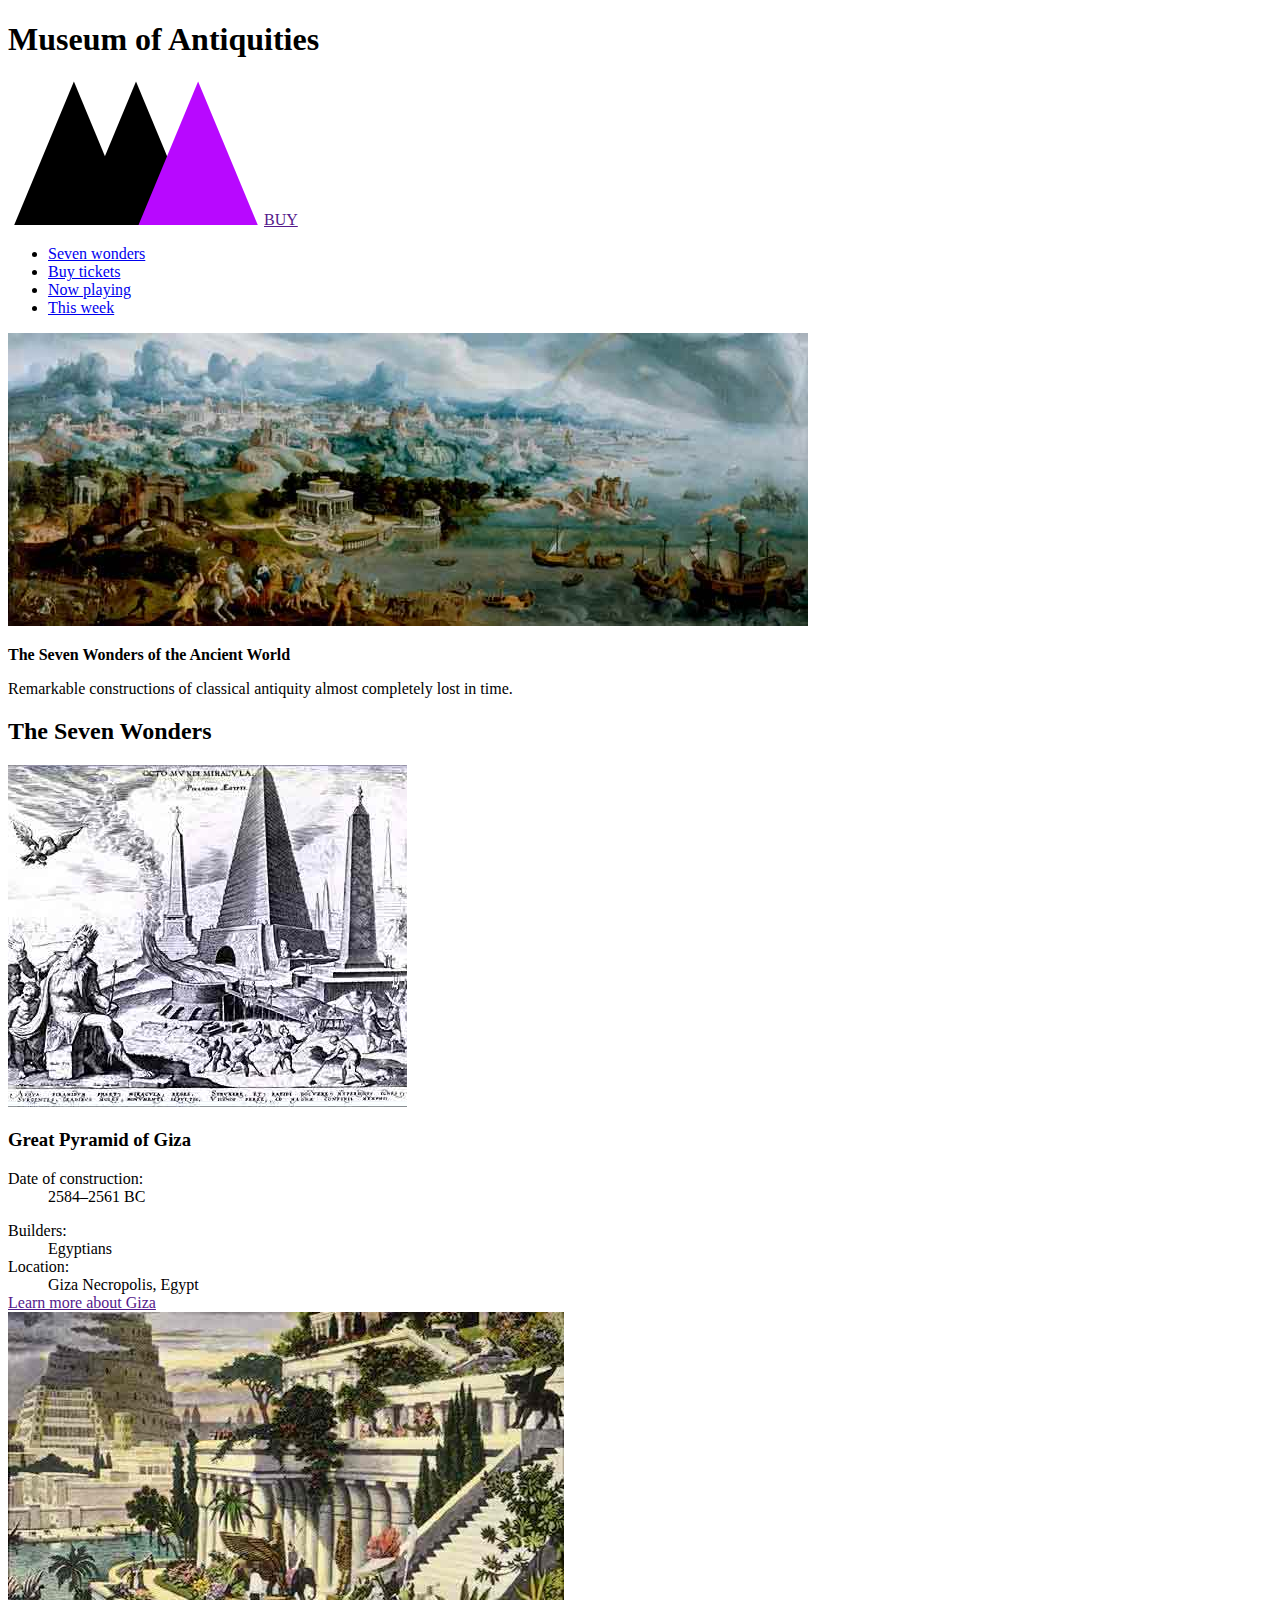
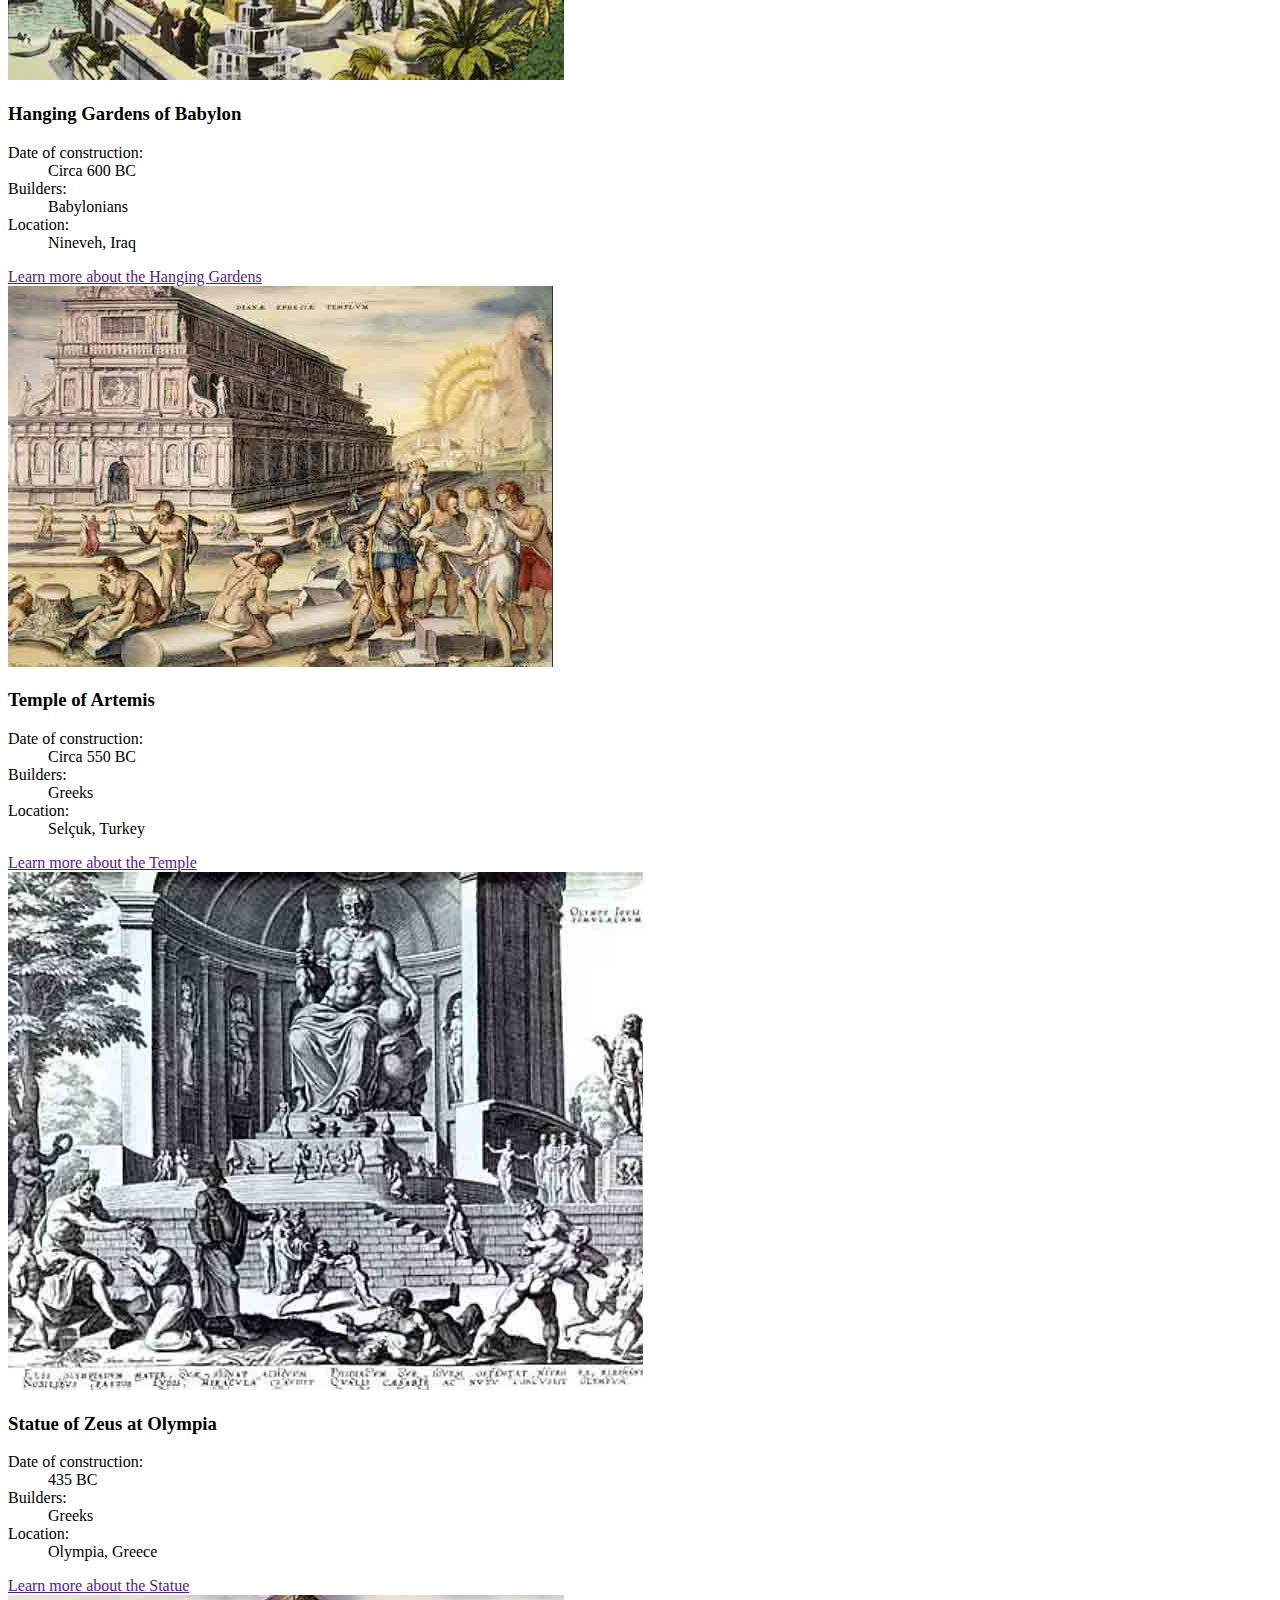
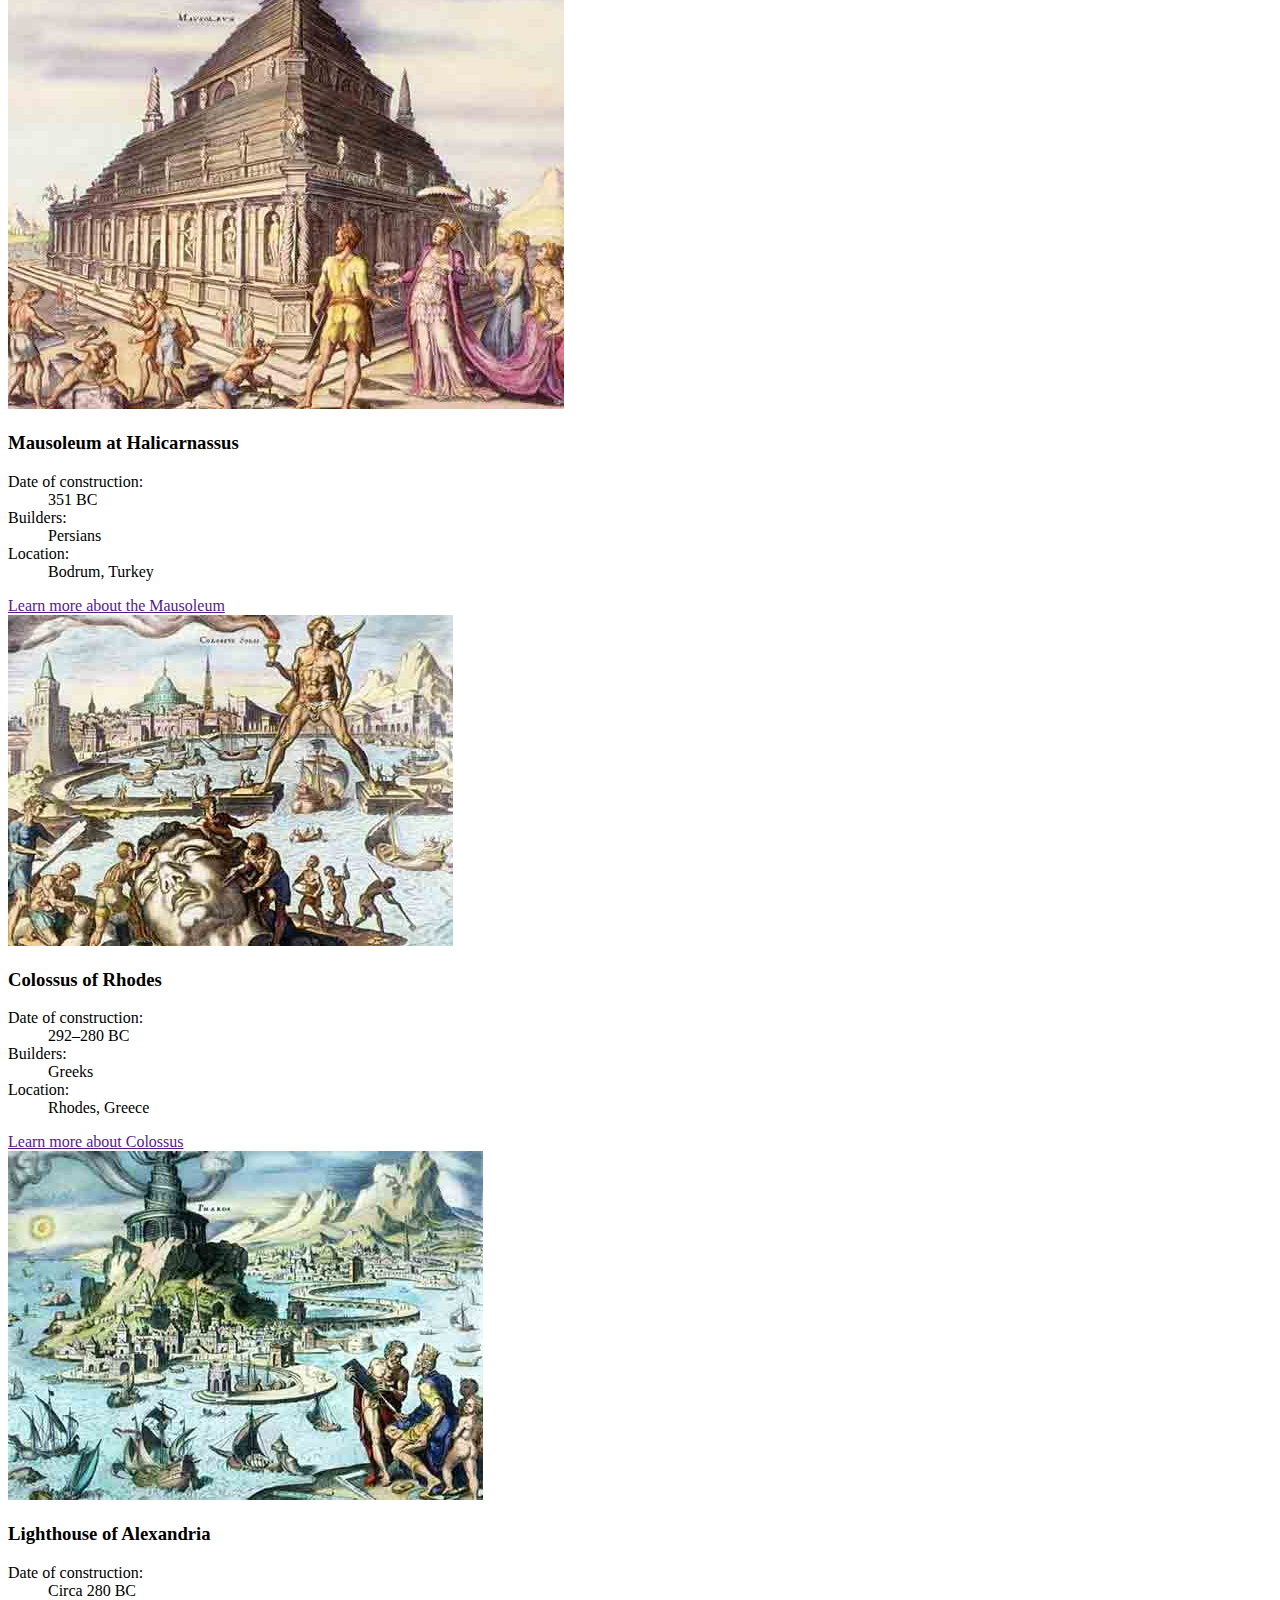
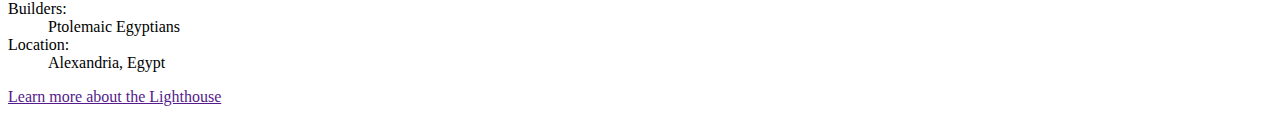
==== index.html @ 272f0c91 "Completed wonders" ====
<!DOCTYPE html>
<html lang="en-ca">
<head>
  <meta charset="utf-8">
  <title>Museum of Antiquitiess</title>
  <meta name="viewport" content="width=device=width,initial-scale=1">
  <link href="css/main.css" rel="stylesheet">
</head>

<header>

<h1>Museum of Antiquities</h1><img class="logo" src="img/logo.svg" alt="Company Logo"><a class="buy" href="">BUY</a>

	<nav class="menu">
		<ul>
			<li><a href="#sevenwonders">Seven wonders</a></li>
			<li><a href="#buytickets">Buy tickets</a></li>
			<li><a href="#nowplaying">Now playing</a></li>
			<li><a href="#thisweek">This week</a></li>
		</ul>
	</nav>

</header>

<main>

	<div id="sevenwonders" class="headfloat">
		<div class= "content">
		<img src="img/panorama.jpg" alt="panoramic view ">
			<p class="floatwonder"><strong>The Seven Wonders of the Ancient World</strong></p>
				<p class="float">Remarkable constructions of classical antiquity almost completely lost in time.</p>
		</div>
	</div>

<h2>The Seven Wonders</h2>

<img class= "sevenwonders"src="img/giza.jpg" alt="Image of Giza">

<h3>Great Pyramid of Giza</h3>

	<div class="info-one">
		<dl>
			<dt class= "date">Date of construction:</dt><dd class= "data">2584–2561 BC</dd>
		</div>
		<div class="info-two">
			<div class= "builders"><dt>Builders:</dt></div><div class= "Civ"><dd>Egyptians</dd></div>
		</div>
		<div class="info-three">
			<div class"location"><dt>Location:</dt></div><div class= "place"><dd>Giza Necropolis, Egypt</dd></div>
		</dl>
	</div>
	<div class="button">
		<a class="learnmore" href="">Learn more about Giza</a>
	</div>
<img class= "sevenwonders" src="img/babylon.jpg" alt="Image of Babylon">

<h3>Hanging Gardens of Babylon</h3>

	<dl>
		<div class="info-one">
			<div class= "date"><dt>Date of construction:</dt></div><div class= "data"><dd>Circa 600 BC</dd></div>
		</div>
		<div class="info-two">
			<div class= "builders"><dt>Builders:</dt></div><div class= "Civ"><dd>Babylonians</dd></div>
		</div>
		<div class="info-three">
			<div class"location"><dt>Location:</dt></div><div class= "place"><dd>Nineveh, Iraq</dd></div>
		</div>
	</dl>
<div class="button">
		<a class="learnmore" href="">Learn more about the Hanging Gardens</a>
</div>

<img class= "sevenwonders" src="img/artemis.jpg" alt="Image of Artemis">

<h3>Temple of Artemis</h3>

	<dl>
		<div class="info-one">
			<div class= "date"><dt>Date of construction:</dt></div><div class= "data"><dd>Circa 550 BC</dd></div>
		</div>
		<div class="info-two">
			<div class= "builders"><dt>Builders:</dt></div><div class= "Civ"><dd>Greeks</dt></div>
		</div>
		<div class="info-three">
			<div class"location"><dt>Location:</dt></div><div class= "place"><dd>Selçuk, Turkey</dt></div>
		</div>
	</dl>
	<div class="button">
		<a class="learnmore" href="">Learn more about the Temple</a>
	</div>

<img class= "sevenwonders" src="img/zeus.jpg" alt="Image of Zeus">

<h3>Statue of Zeus at Olympia</h3>

	<dl>
		<div class="info-one">
			<div class= "date"><dt>Date of construction:</dt></div><div class= "data"><dd>435 BC</dd></div>
		</div>
		<div class="info-two">
			<div class= "builders"><dt>Builders:</dd></div><div class= "Civ"><dd>Greeks</dd></div>
		</div>
		<div class="info-three">
			<div class"location"><dt>Location:</dt></div><div class= "place"><dd>Olympia, Greece</dd></div>
	</dl>
<div class="button">
		<a class="learnmore" href="">Learn more about the Statue</a>
</div>

<img class= "sevenwonders" src="img/mausoleum.jpg" alt="Image of Mausoleum">

<h3>Mausoleum at Halicarnassus</h3>

	<dl>
		<div class="info-one">
			<div class= "date"><dt>Date of construction:</dt></div><div class= "data"><dd>351 BC</dd></div>
		</div>
		<div class="info-two">
			<div class= "builders"><dt>Builders:</dt></div><div class= "Civ"><dd>Persians</dd></div>
		</div>
		<div class="info-three">
			<div class"location"><dt>Location:</dt></div><div class= "place"><dd>Bodrum, Turkey</dd></div>
		</div>
	</dl>
<div class="button">
		<a class="learnmore" href="">Learn more about the Mausoleum</a>
</div>

<img class= "sevenwonders" src="img/colossus.jpg" alt="Image of Colossus">

<h3>Colossus of Rhodes</h3>

	<dl>
		<div class="info-one">
			<div class= "date"><dt>Date of construction:</dt></div><div class= "data"><dd>292–280 BC</dd></div>
		</div>
		<div class="info-two">
			<div class= "builders"><dt>Builders:</dt></div><div class= "place"><dd>Greeks</dd></div>
		</div>
		<div class="info-three">
			<div class"location"><dt>Location:</dt></div><div class= "place"><dd>Rhodes, Greece</dd></div>
		</div>
	</dl>
<div class="button">
			<a class="learnmore" href="">Learn more about Colossus</a>
</div>

<img class= "sevenwonders" src="img/pharos.jpg" alt="Image of Pharos">

<h3>Lighthouse of Alexandria</h3>
	<dl>
		<div class="info-one">
			<div class= "date"><dt>Date of construction:</dt></div><div class= "data"><dd>Circa 280 BC</dd></div>
		</div>
		<div class="info-two">
			<div class= "builders"><dt>Builders:</dt></div><div class= "place"><dd>Ptolemaic Egyptians</dd></div>
		</div>
		<div class="info-three">
			<div class"location"><dt>Location:</dt></div><div class= "egypt"><dd>Alexandria, Egypt</dd></div>
		</div>
	</dl>
	<div class="button">
	<a class="learnmore" href="">Learn more about the Lighthouse</a>
</div>
---- css/main.css ----
html {
  box-sizing: border-box;
}

*, *::before, *::after {
  box-sizing: inherit;
}
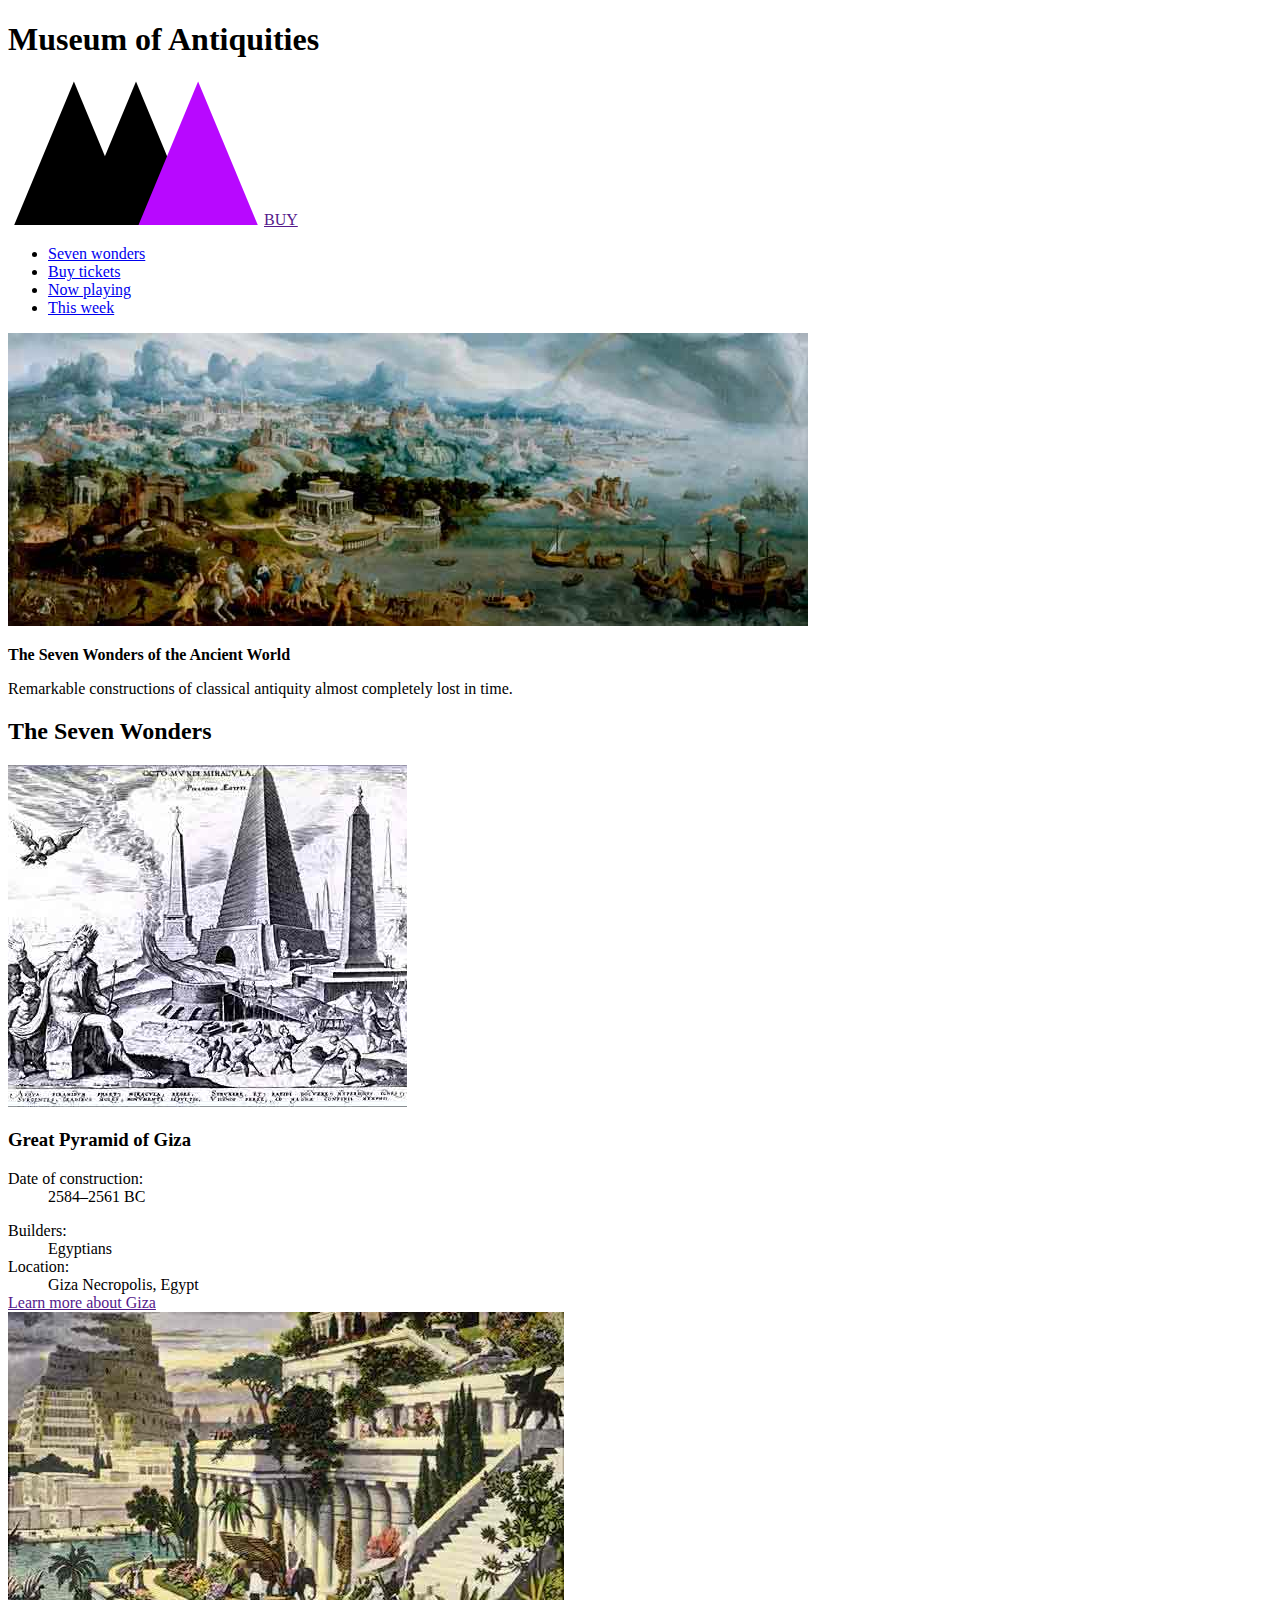
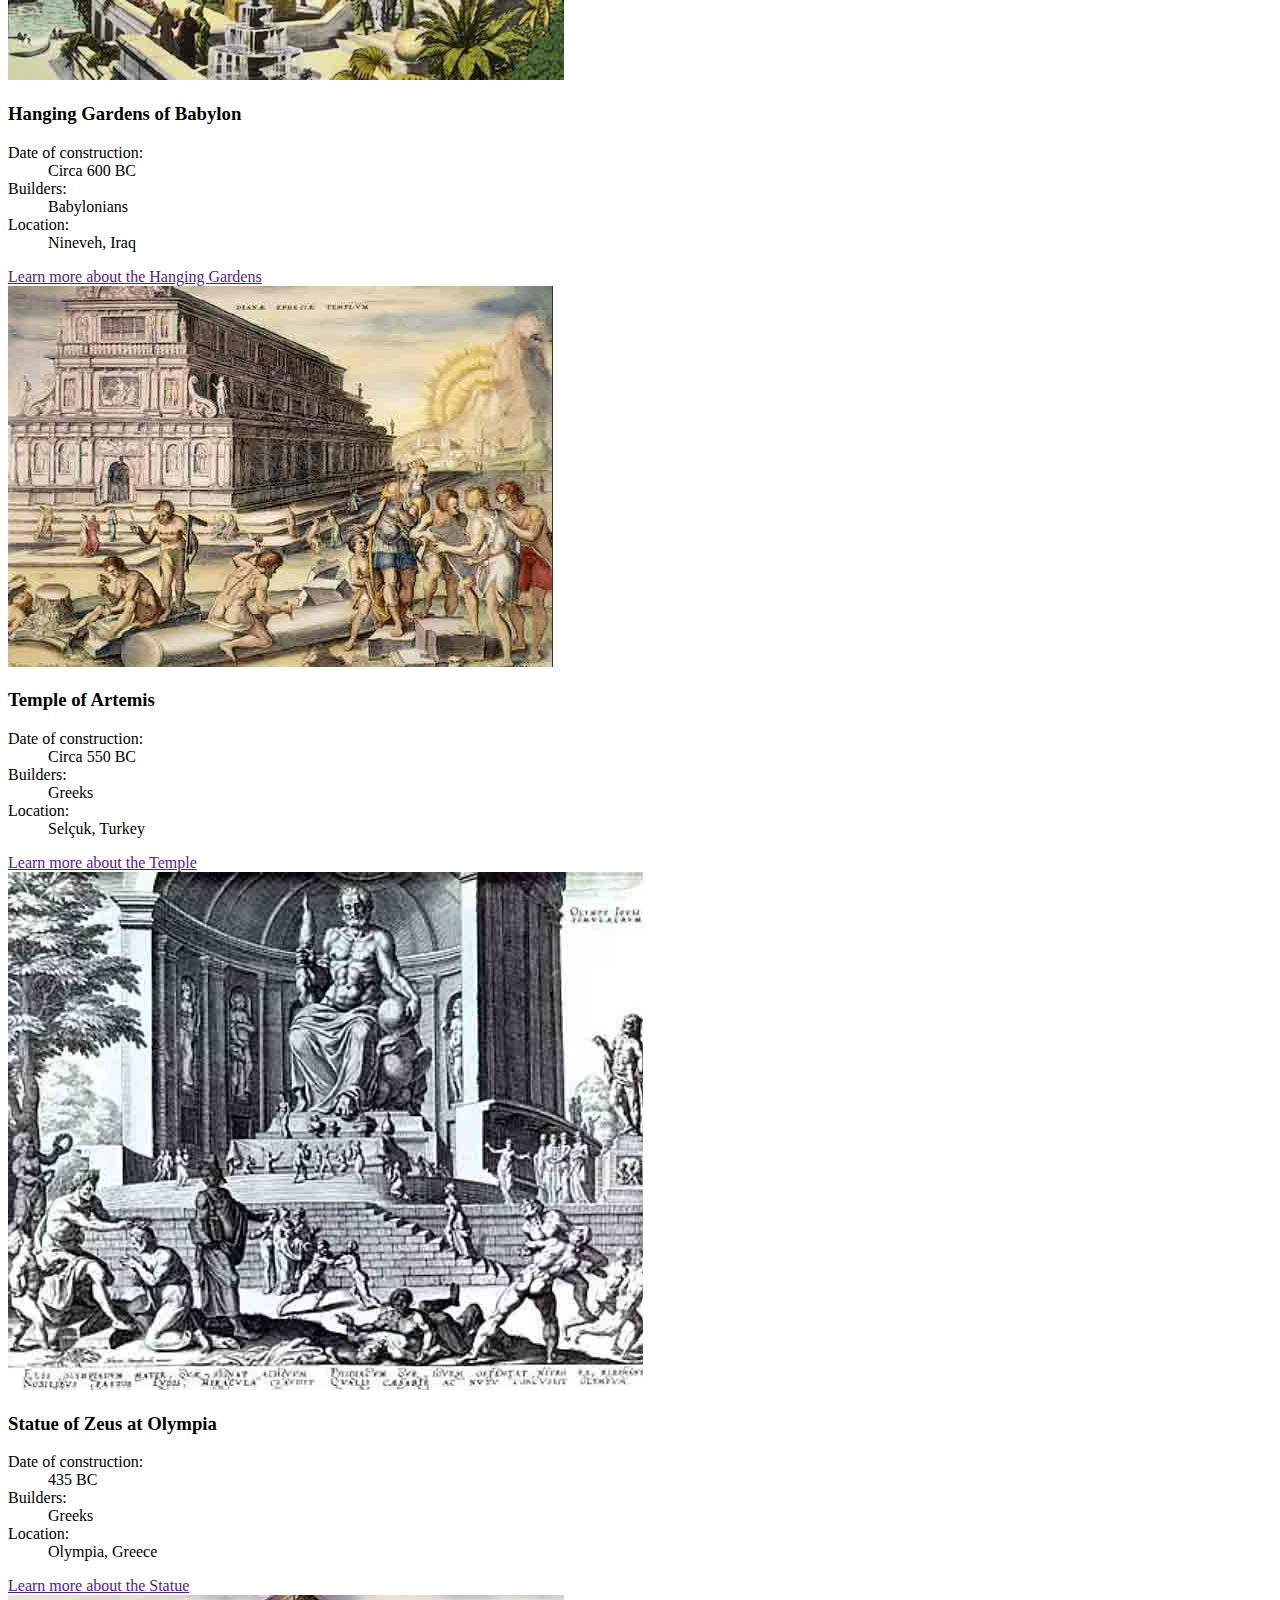
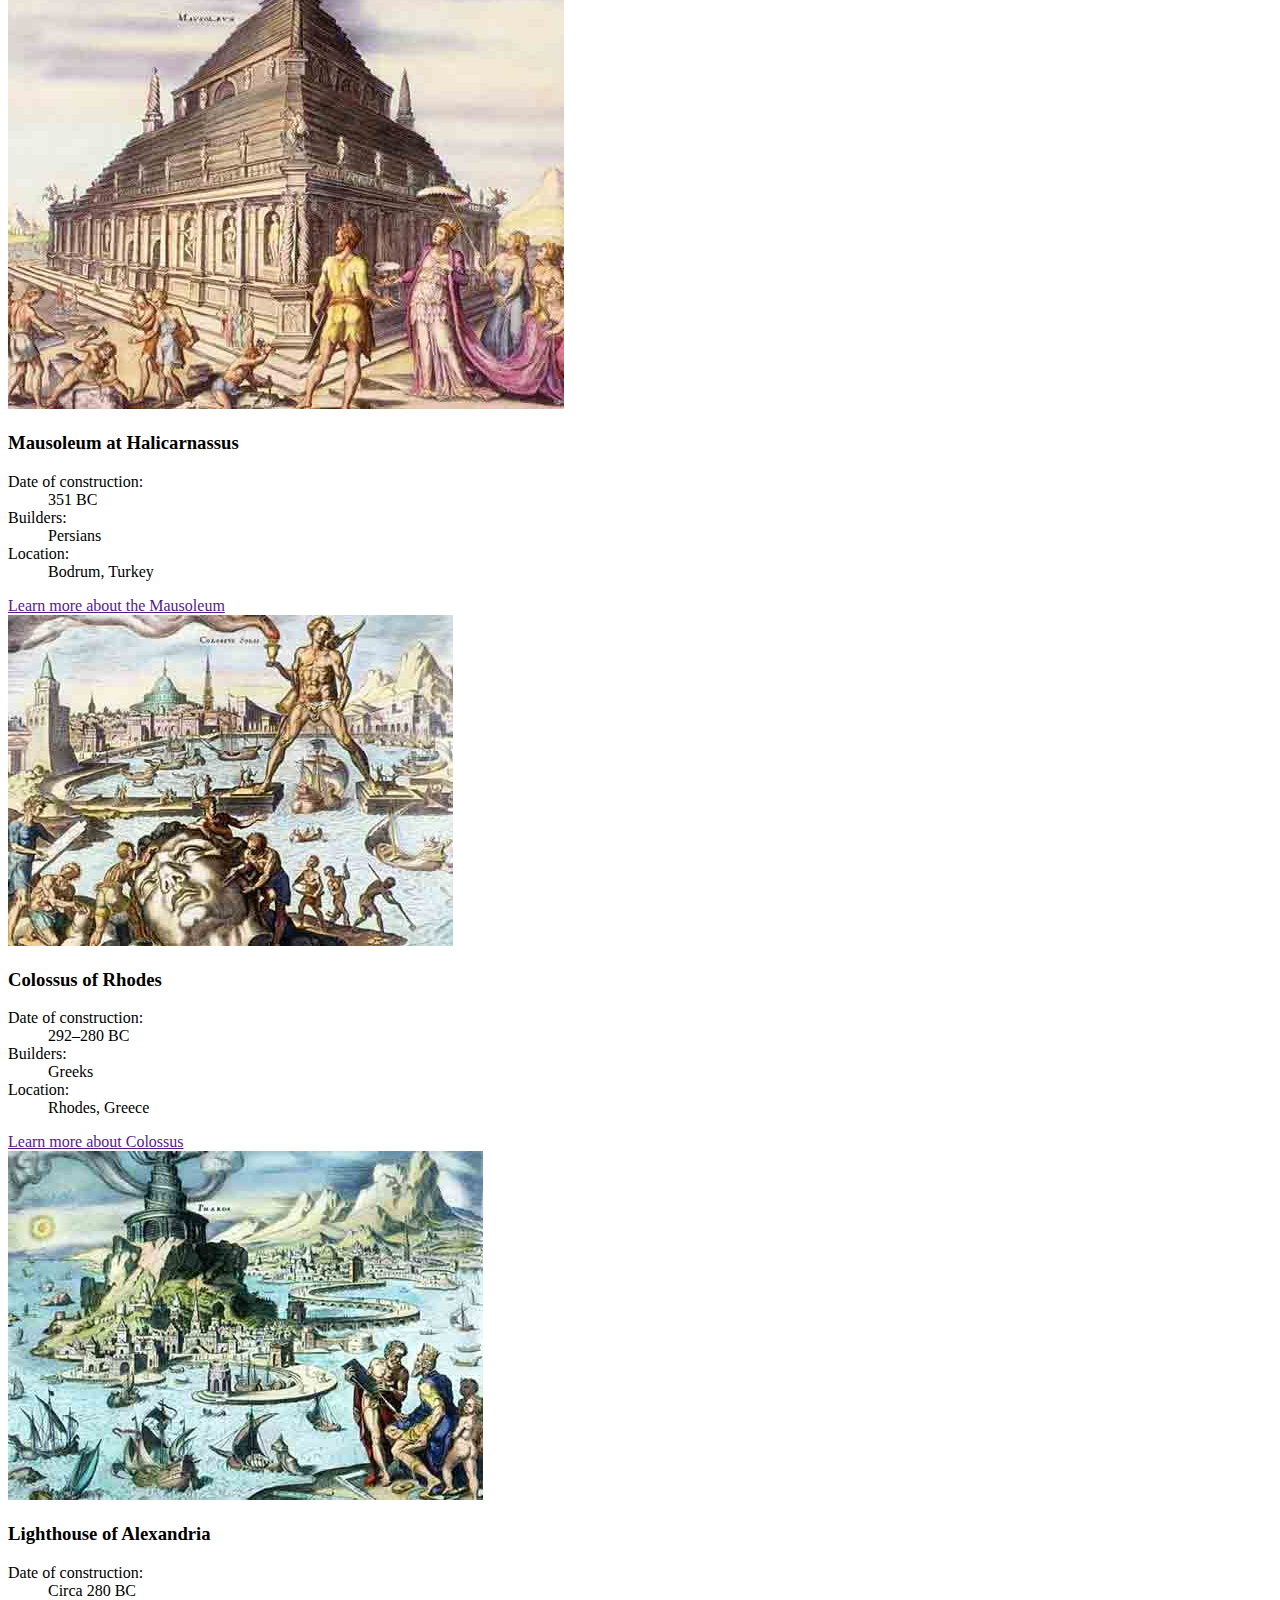
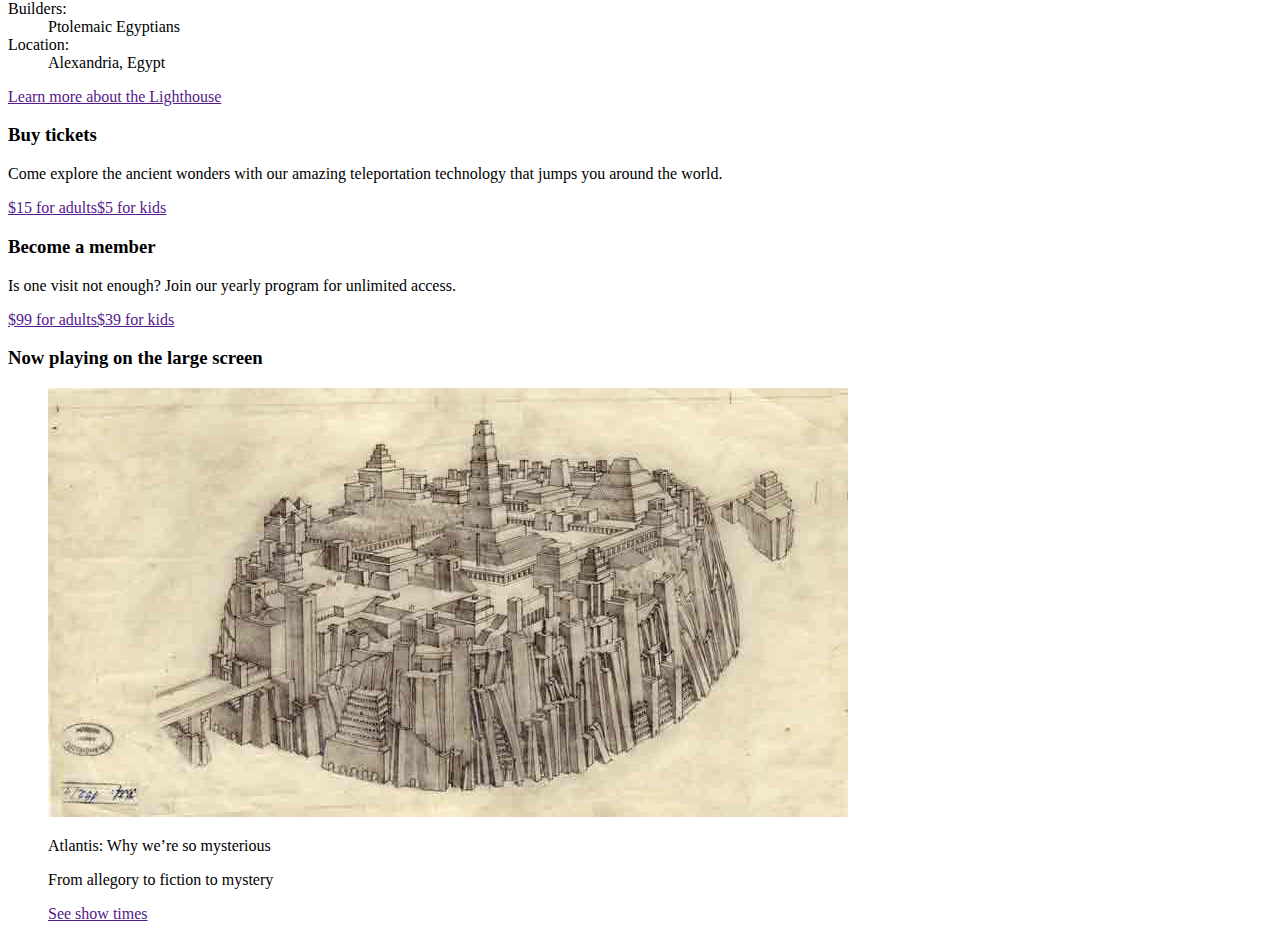
==== commit 14d02c50: "Html for Buy tickets & Now playing" ====
--- a/index.html
+++ b/index.html
@@ -164,3 +164,32 @@
 	<a class="learnmore" href="">Learn more about the Lighthouse</a>
 </div>
 
+<h3 id="#buytickets" class="sales">Buy tickets</h3>
+<p class="centerbody">Come explore the ancient wonders with our amazing teleportation technology that jumps you around the world.</p>
+
+<div>
+	<div>
+		<a class= "adults" href="">$15 for adults</a><a class= "kids" href="">$5 for kids</a>
+	</div>
+</div>
+
+<h3 class="sales">Become a member</h3>
+
+<p class="centerbody">Is one visit not enough?
+	Join our yearly program for unlimited access.</p>
+	<div>
+		<a class= "adults" href="">$99 for adults</a><a class= "kids" href="">$39 for kids</a>
+	</div>
+
+<h3 id="#nowplaying" class="sales">Now playing on the large screen</h3>
+
+<figure class='atlfig'>
+	<div class="atldiv">
+		<img class= "drawing" src="img/maroti.jpg" alt="Illustration of the City of Atlantis">
+			<p class= "atitle">Atlantis: Why we’re so mysterious</p>
+			<p class="atlfloat">From allegory to fiction to mystery</p>
+	</div>
+	<div class="showdiv">
+		<a class="showtimes" href="">See show times</a>
+	</div>
+</figure>
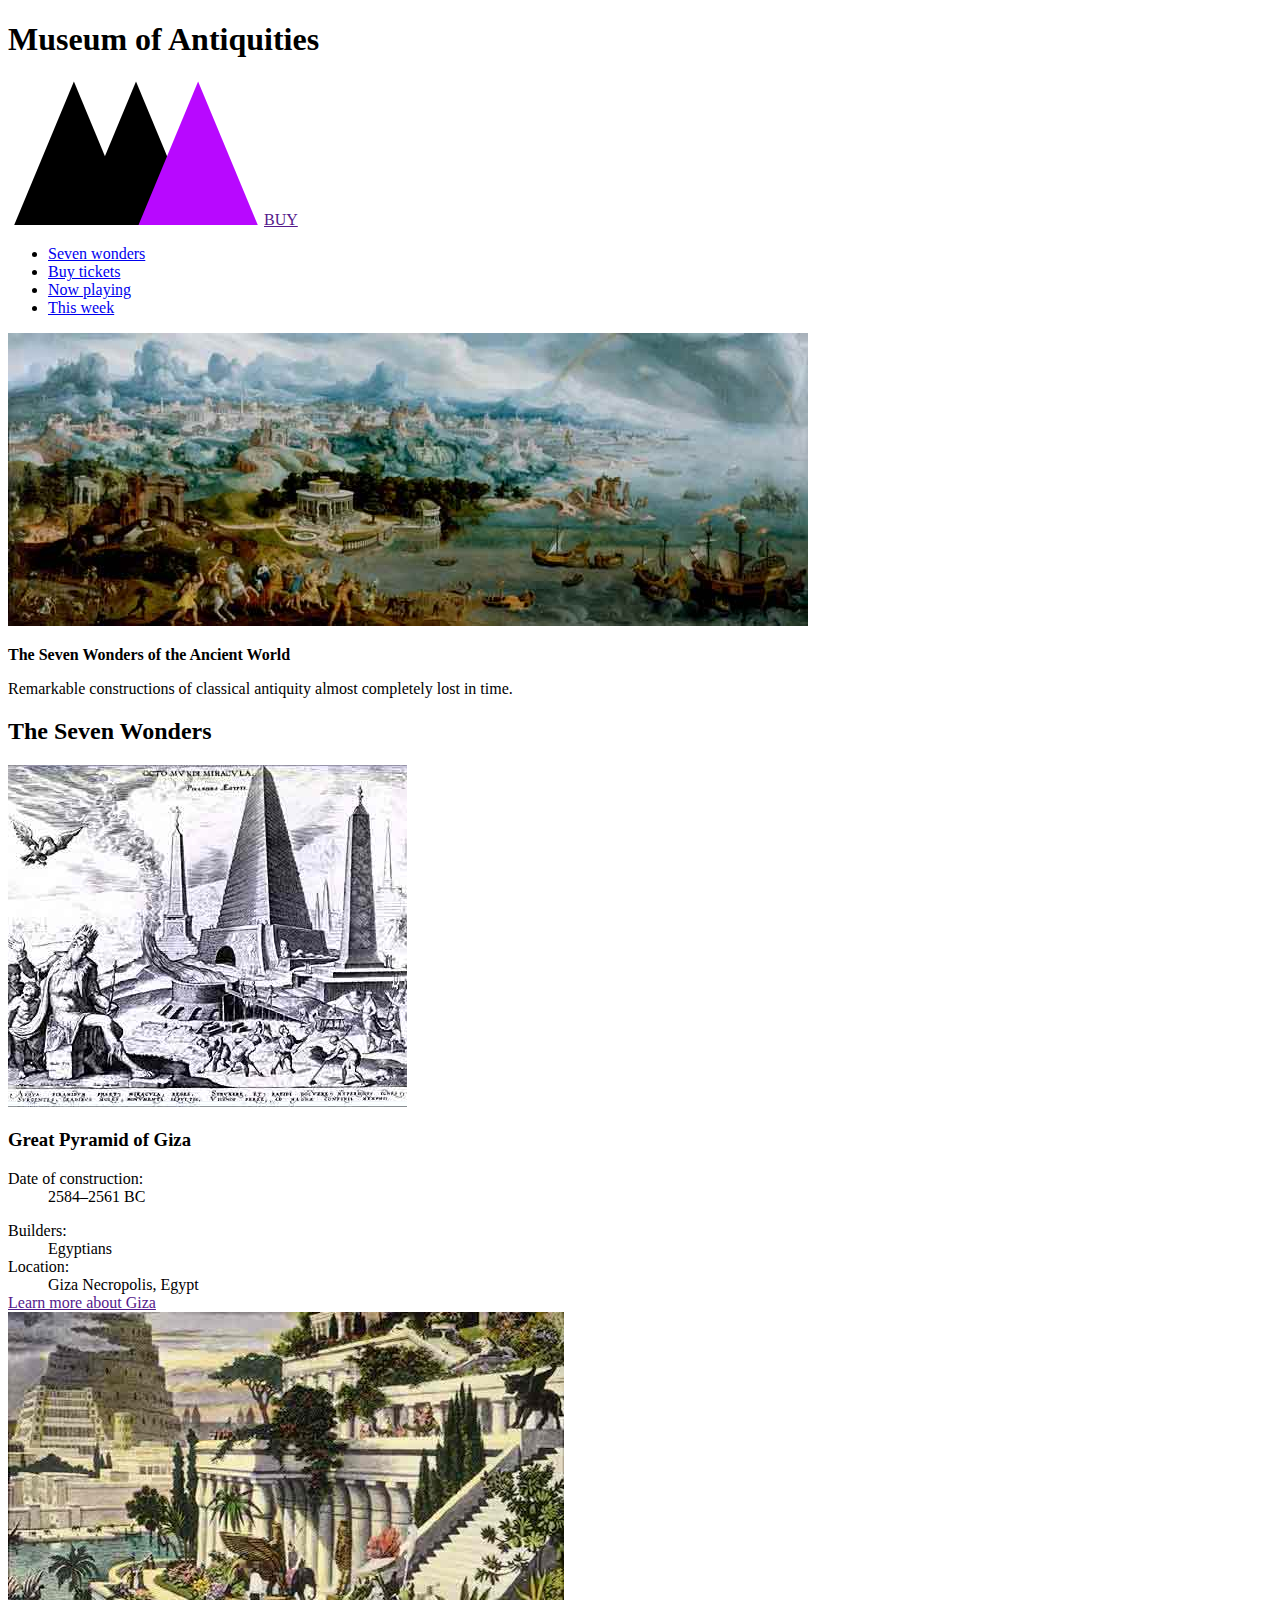
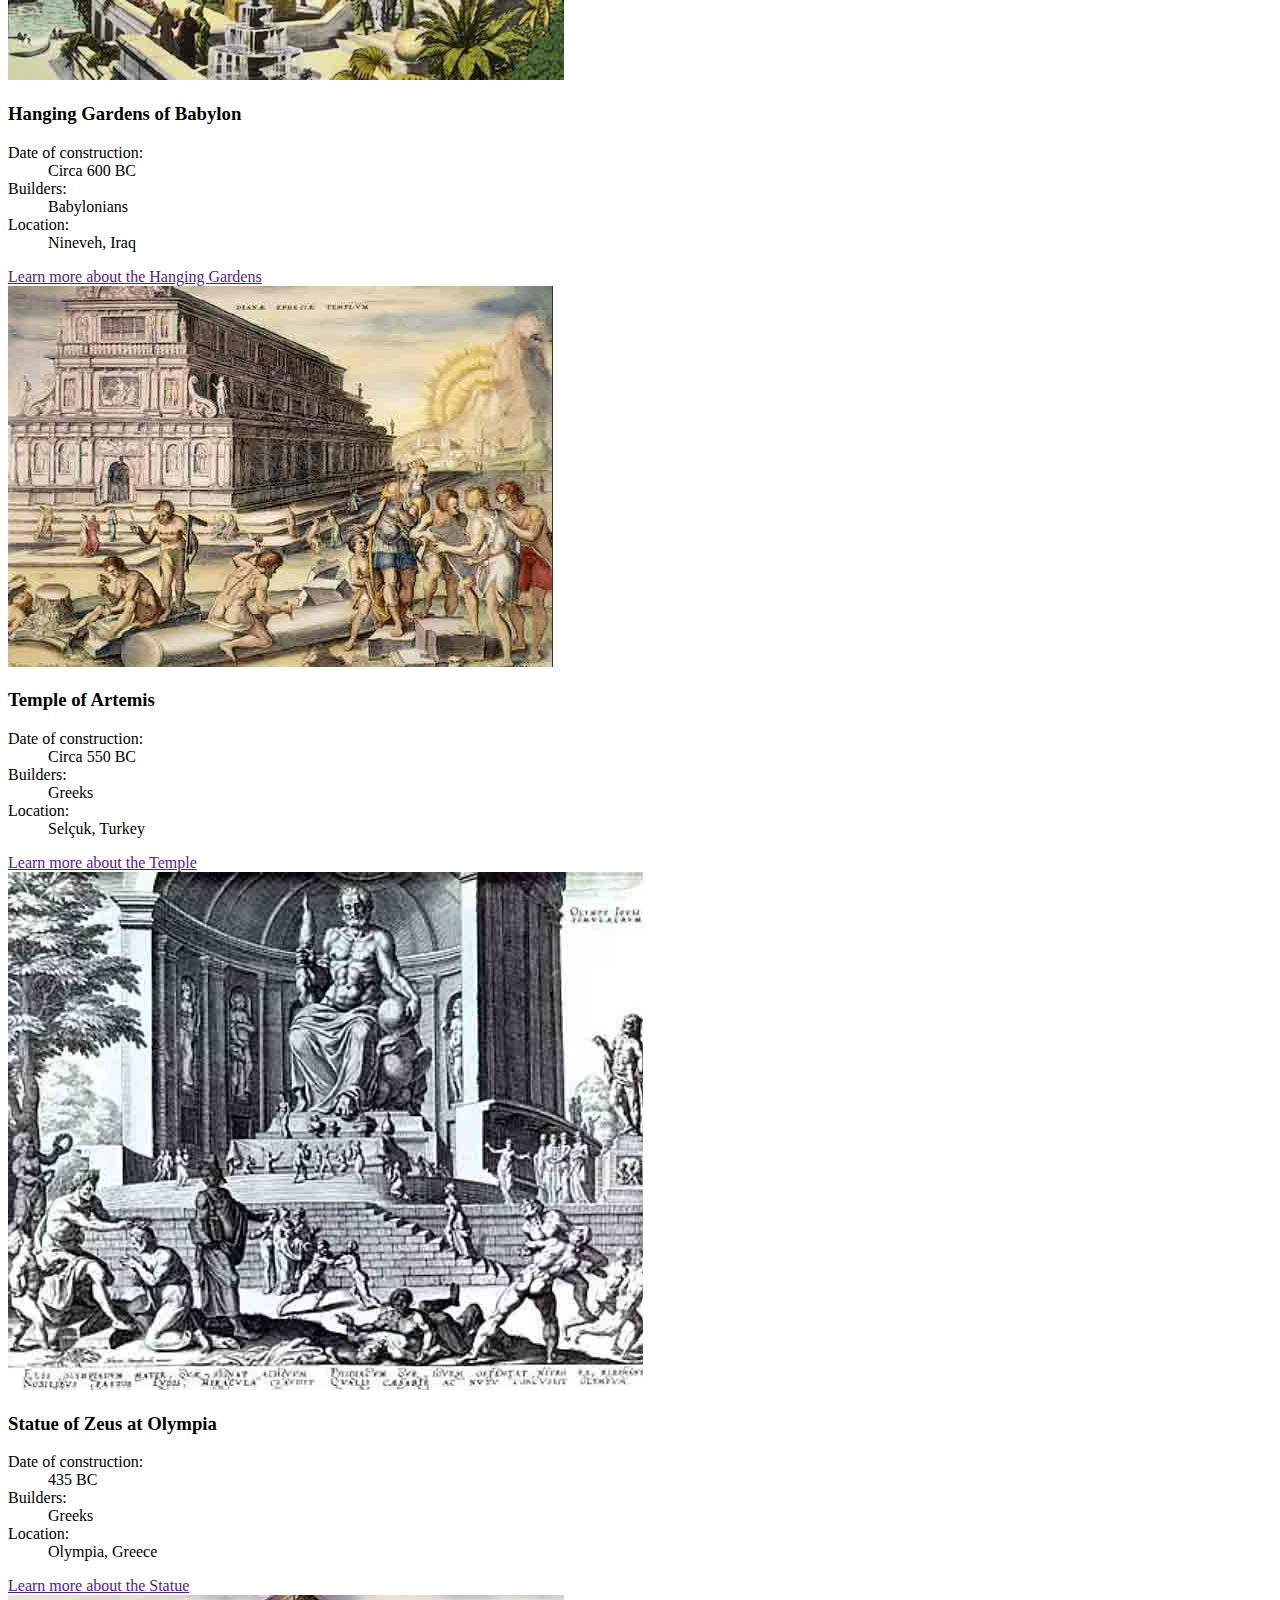
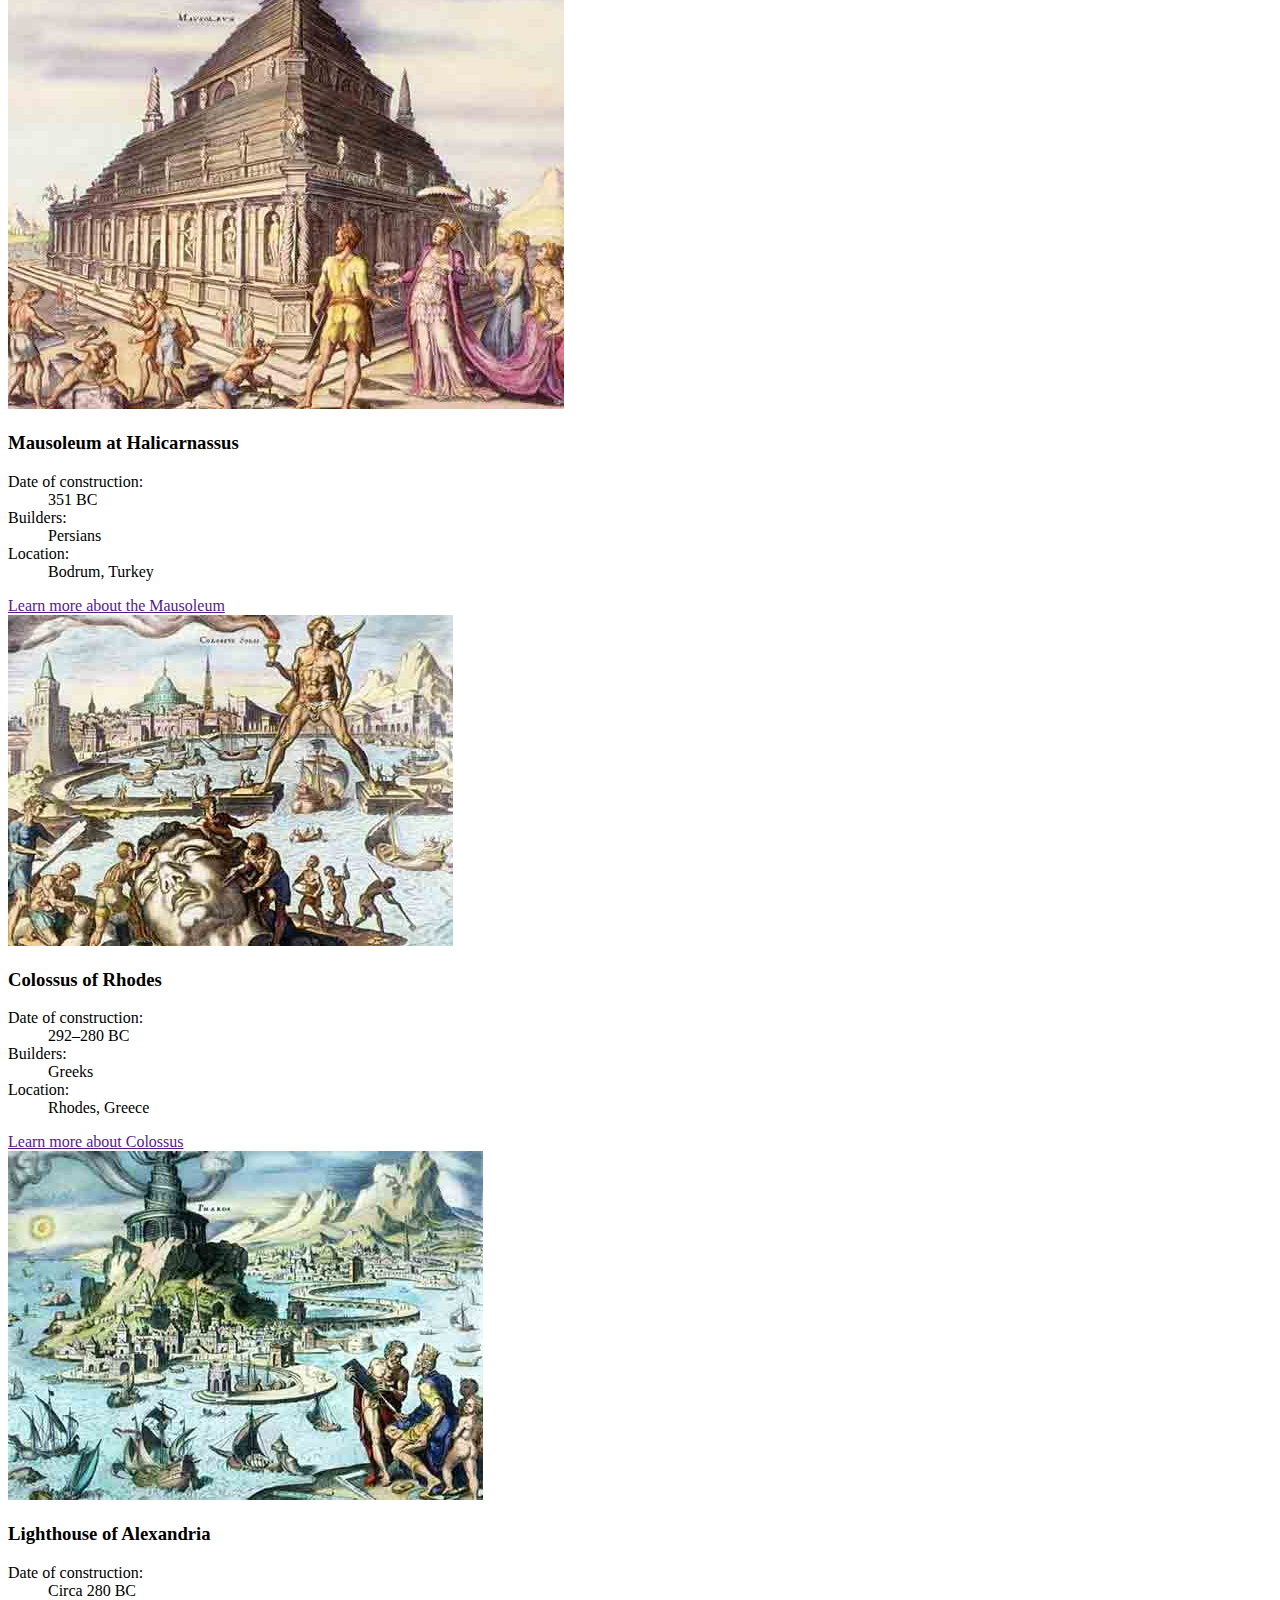
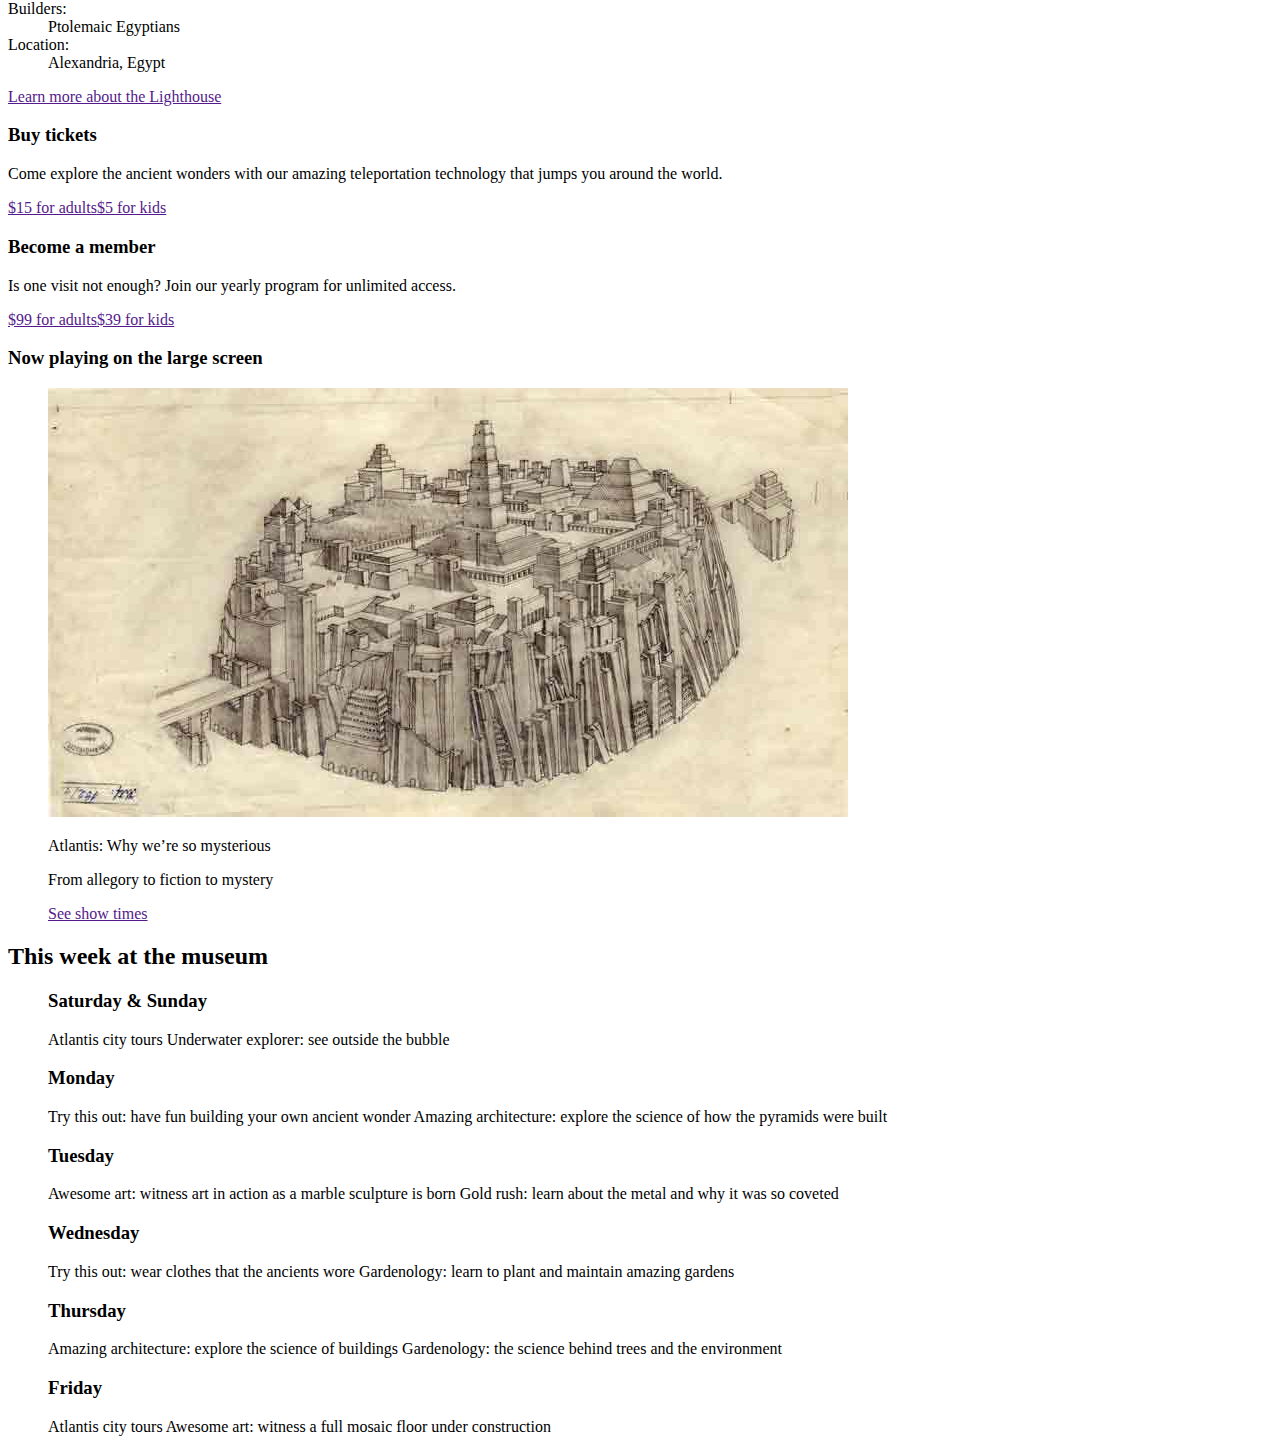
==== commit 5dd0c38d: "Added this week" ====
--- a/index.html
+++ b/index.html
@@ -193,3 +193,32 @@
 		<a class="showtimes" href="">See show times</a>
 	</div>
 </figure>
+
+<h2 id="#thisweek">This week at the museum</h2>
+
+<ol>
+<h3>Saturday & Sunday</h3>
+Atlantis city tours
+Underwater explorer: see outside the bubble
+
+<h3>Monday</h3>
+<p>Try this out: have fun building your own ancient wonder
+Amazing architecture: explore the science of how the pyramids were built</p>
+
+<h3>Tuesday</h3>
+<p>Awesome art: witness art in action as a marble sculpture is born
+Gold rush: learn about the metal and why it was so coveted</p>
+
+<h3>Wednesday</h3>
+<p>Try this out: wear clothes that the ancients wore
+Gardenology: learn to plant and maintain amazing gardens</p>
+
+<h3>Thursday</h3>
+<p>Amazing architecture: explore the science of buildings
+Gardenology: the science behind trees and the environment</p>
+
+<h3>Friday</h3>
+<p>Atlantis city tours
+Awesome art: witness a full mosaic floor under construction</p>
+
+</main>
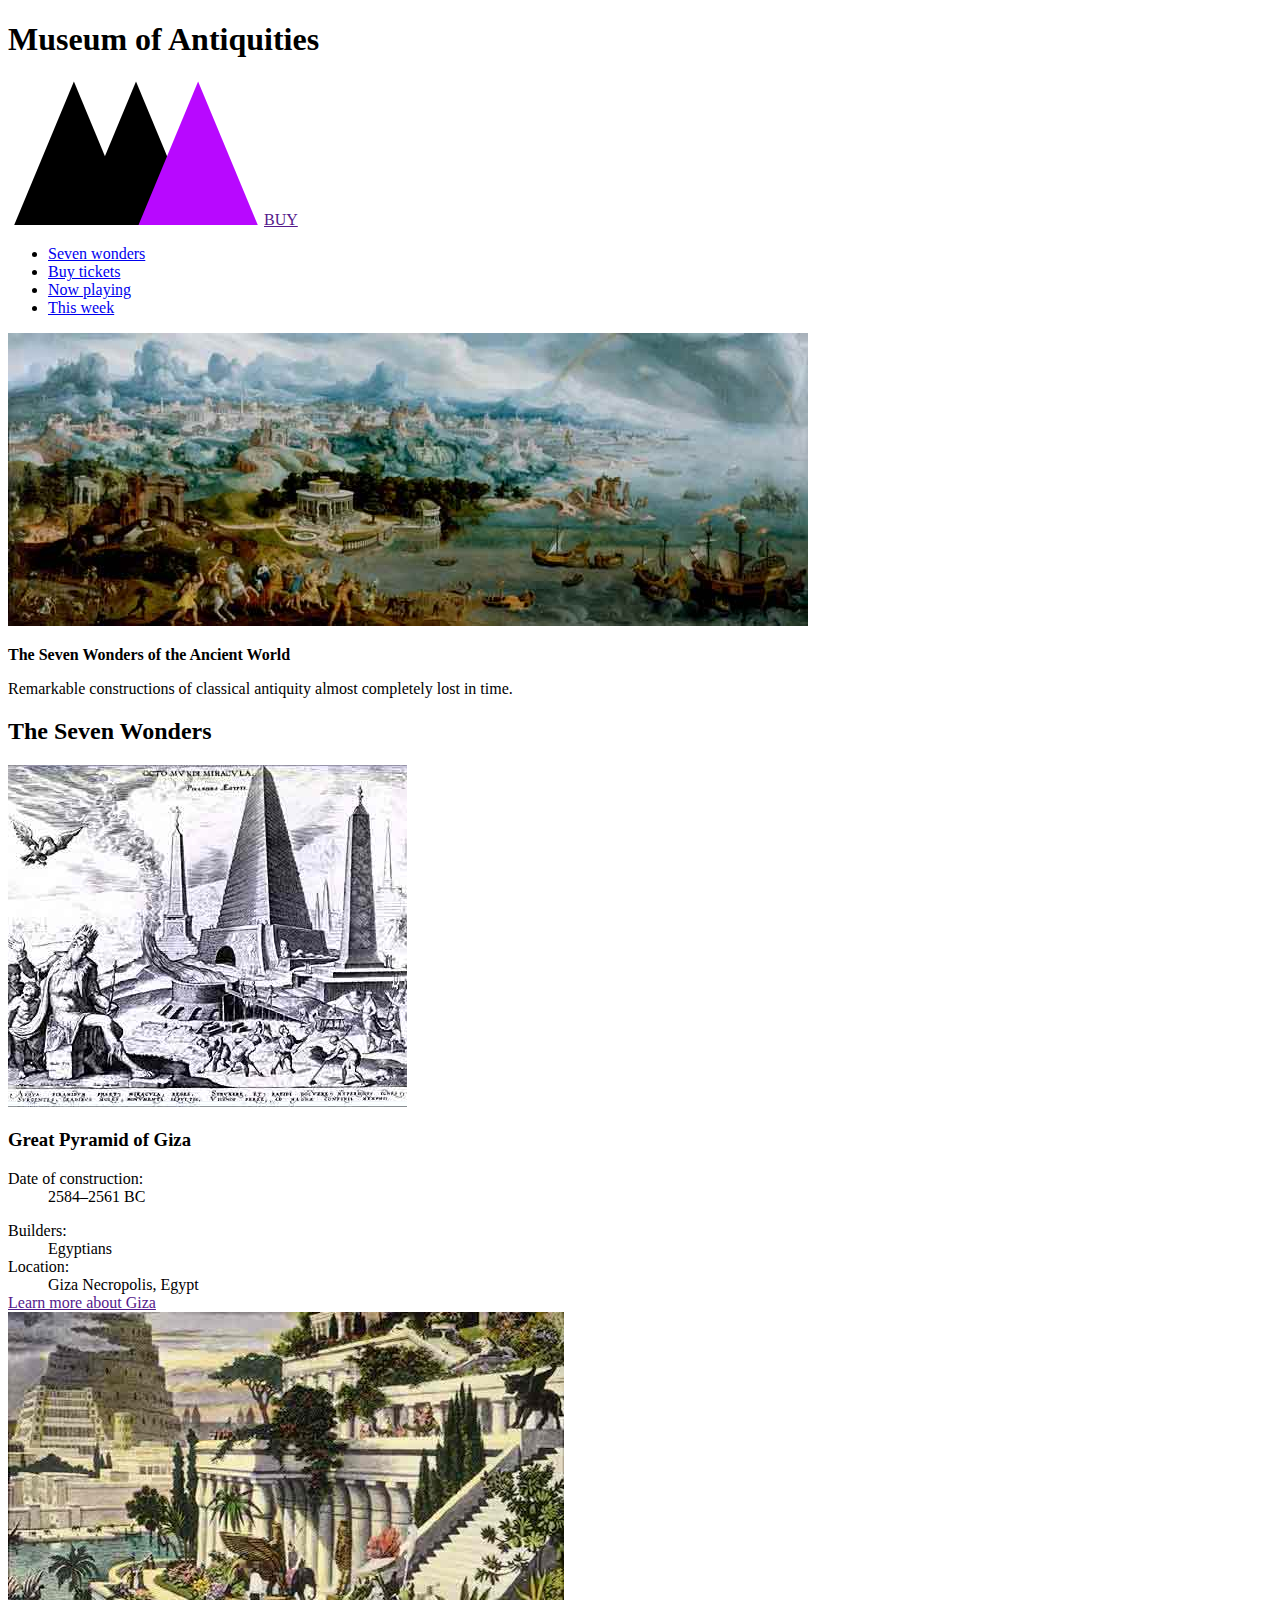
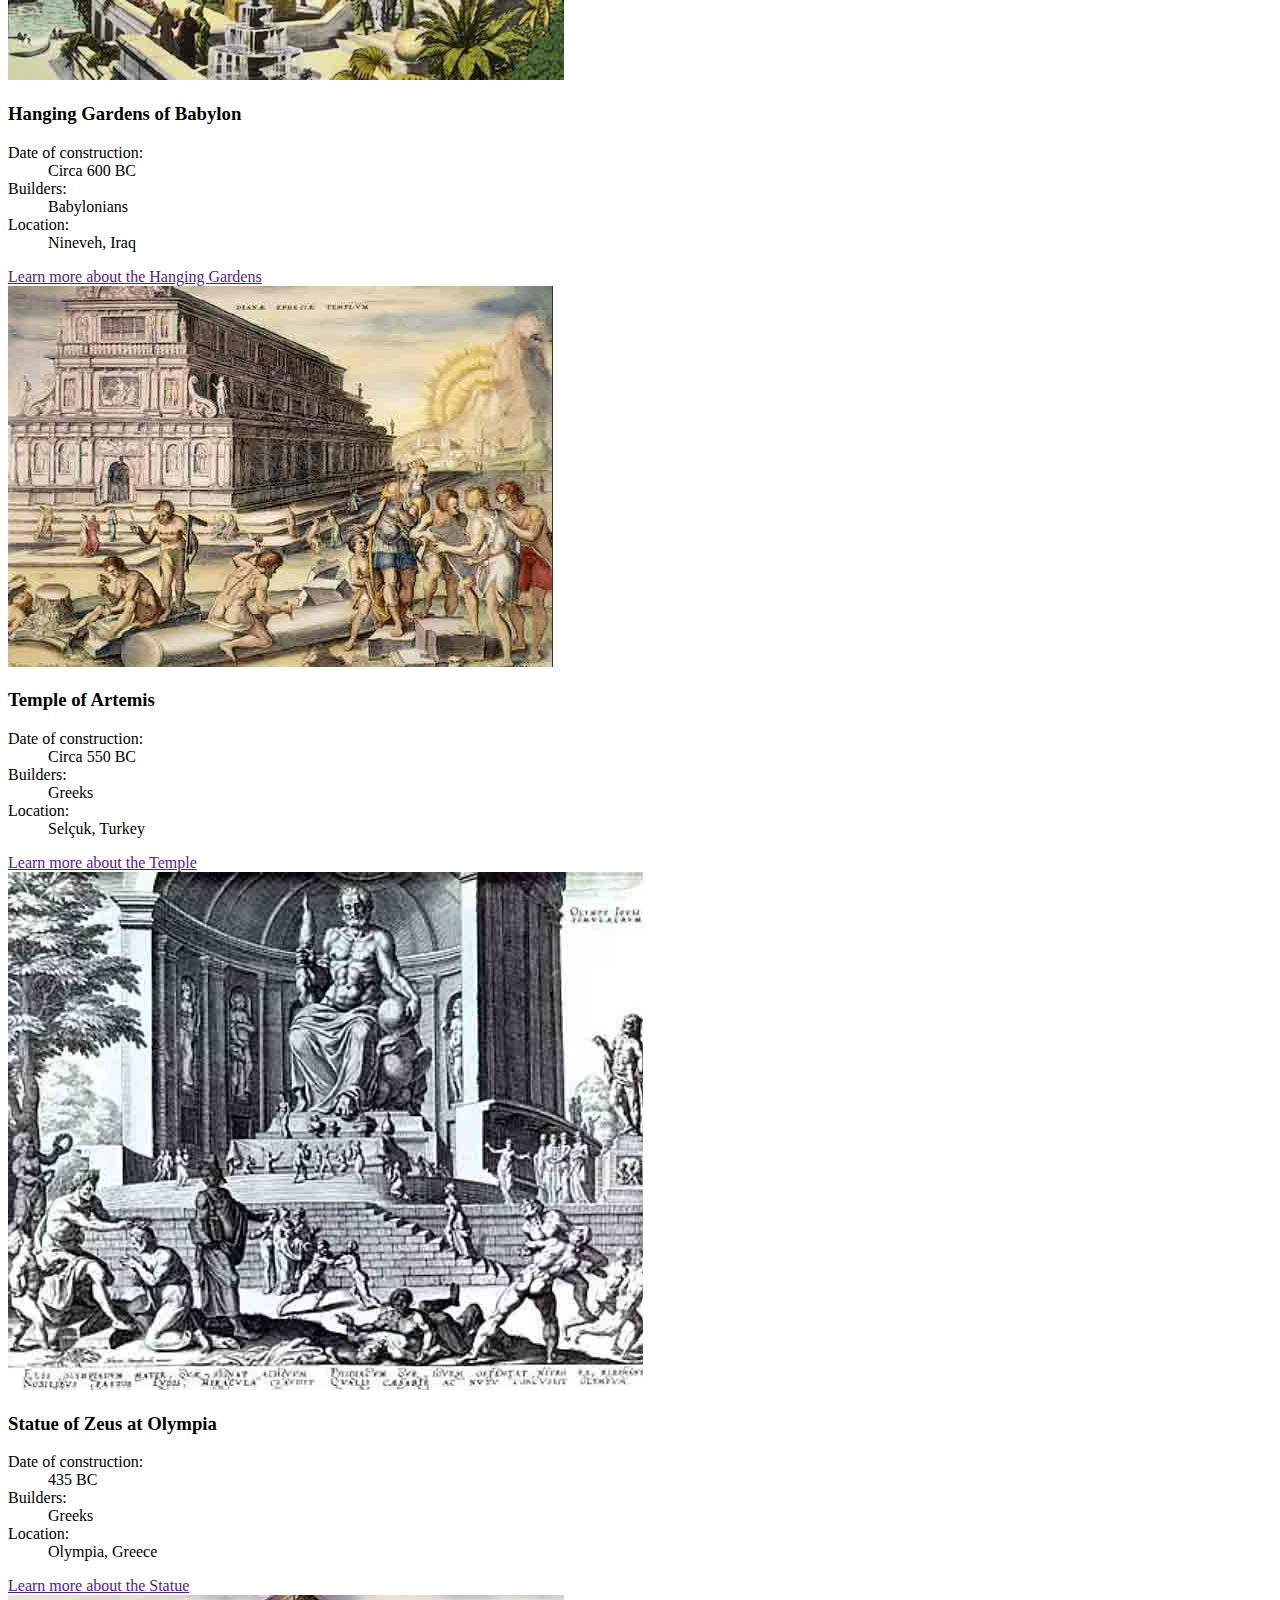
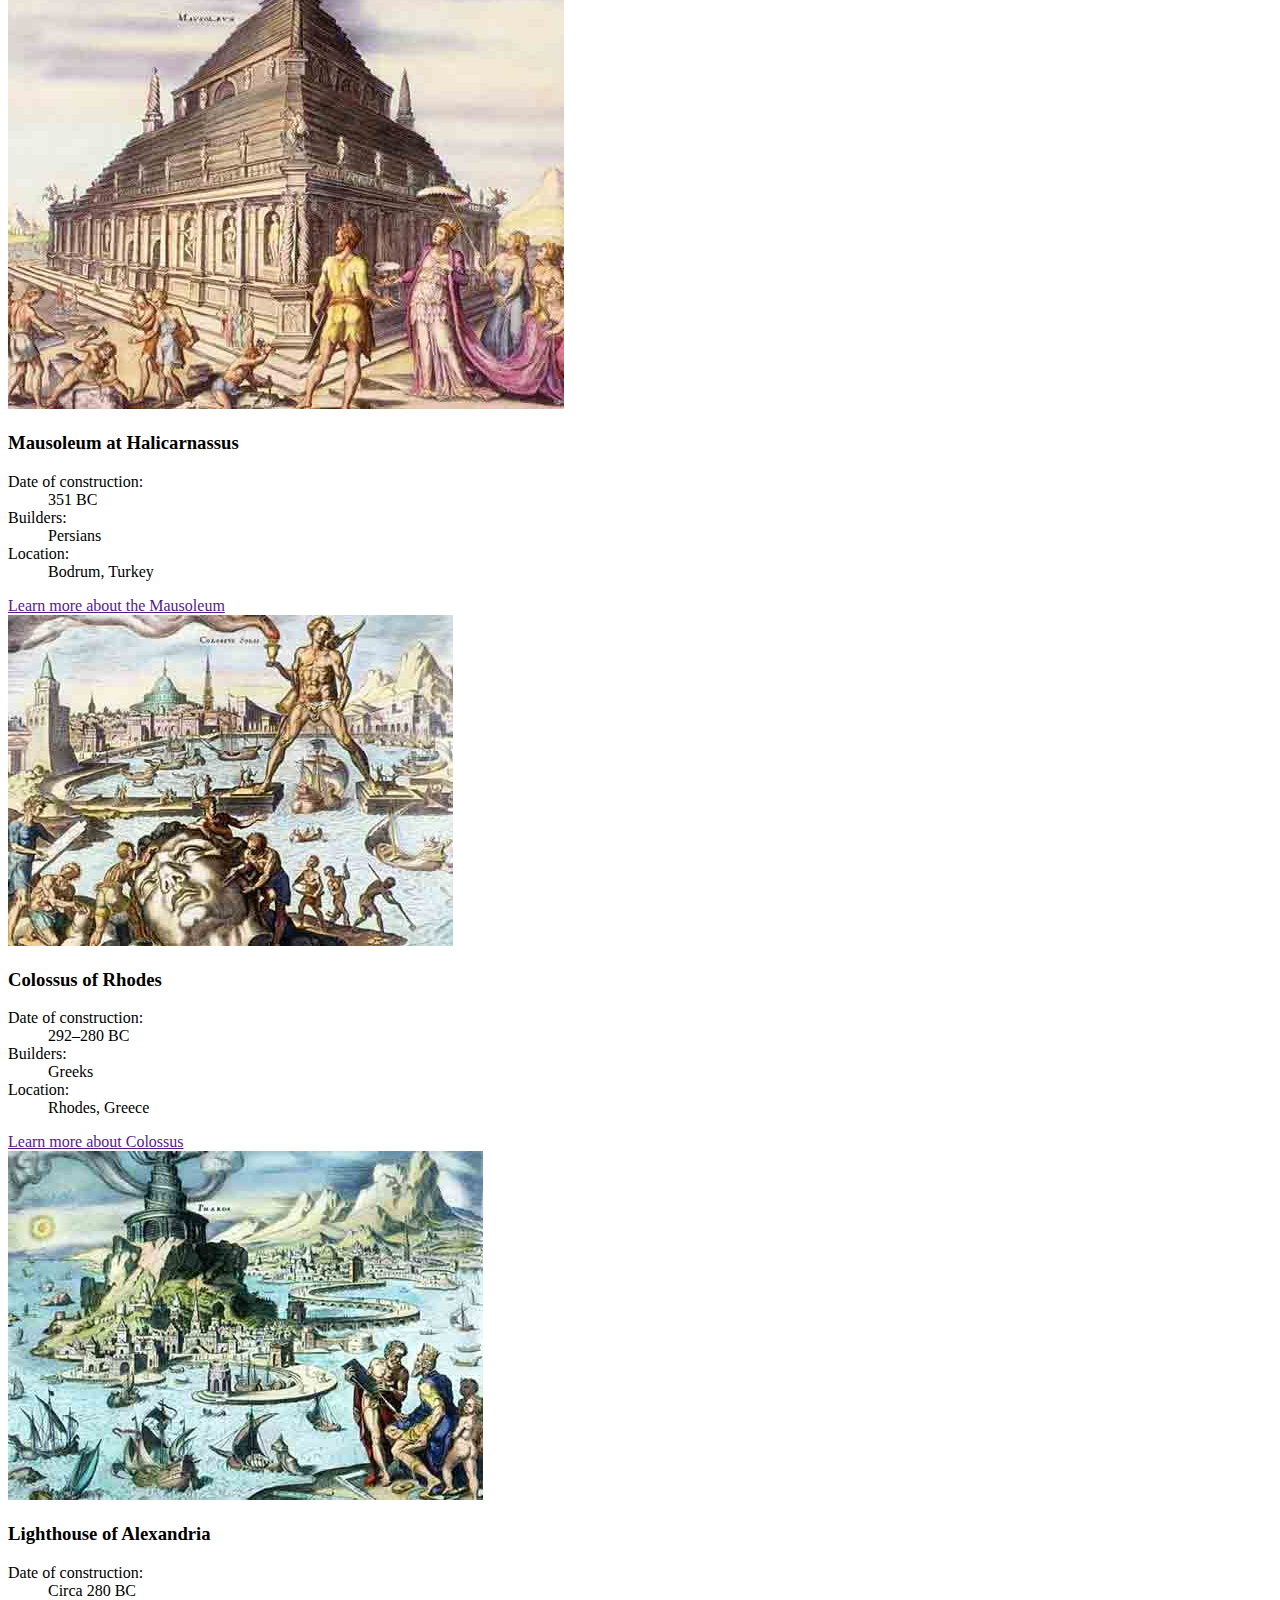
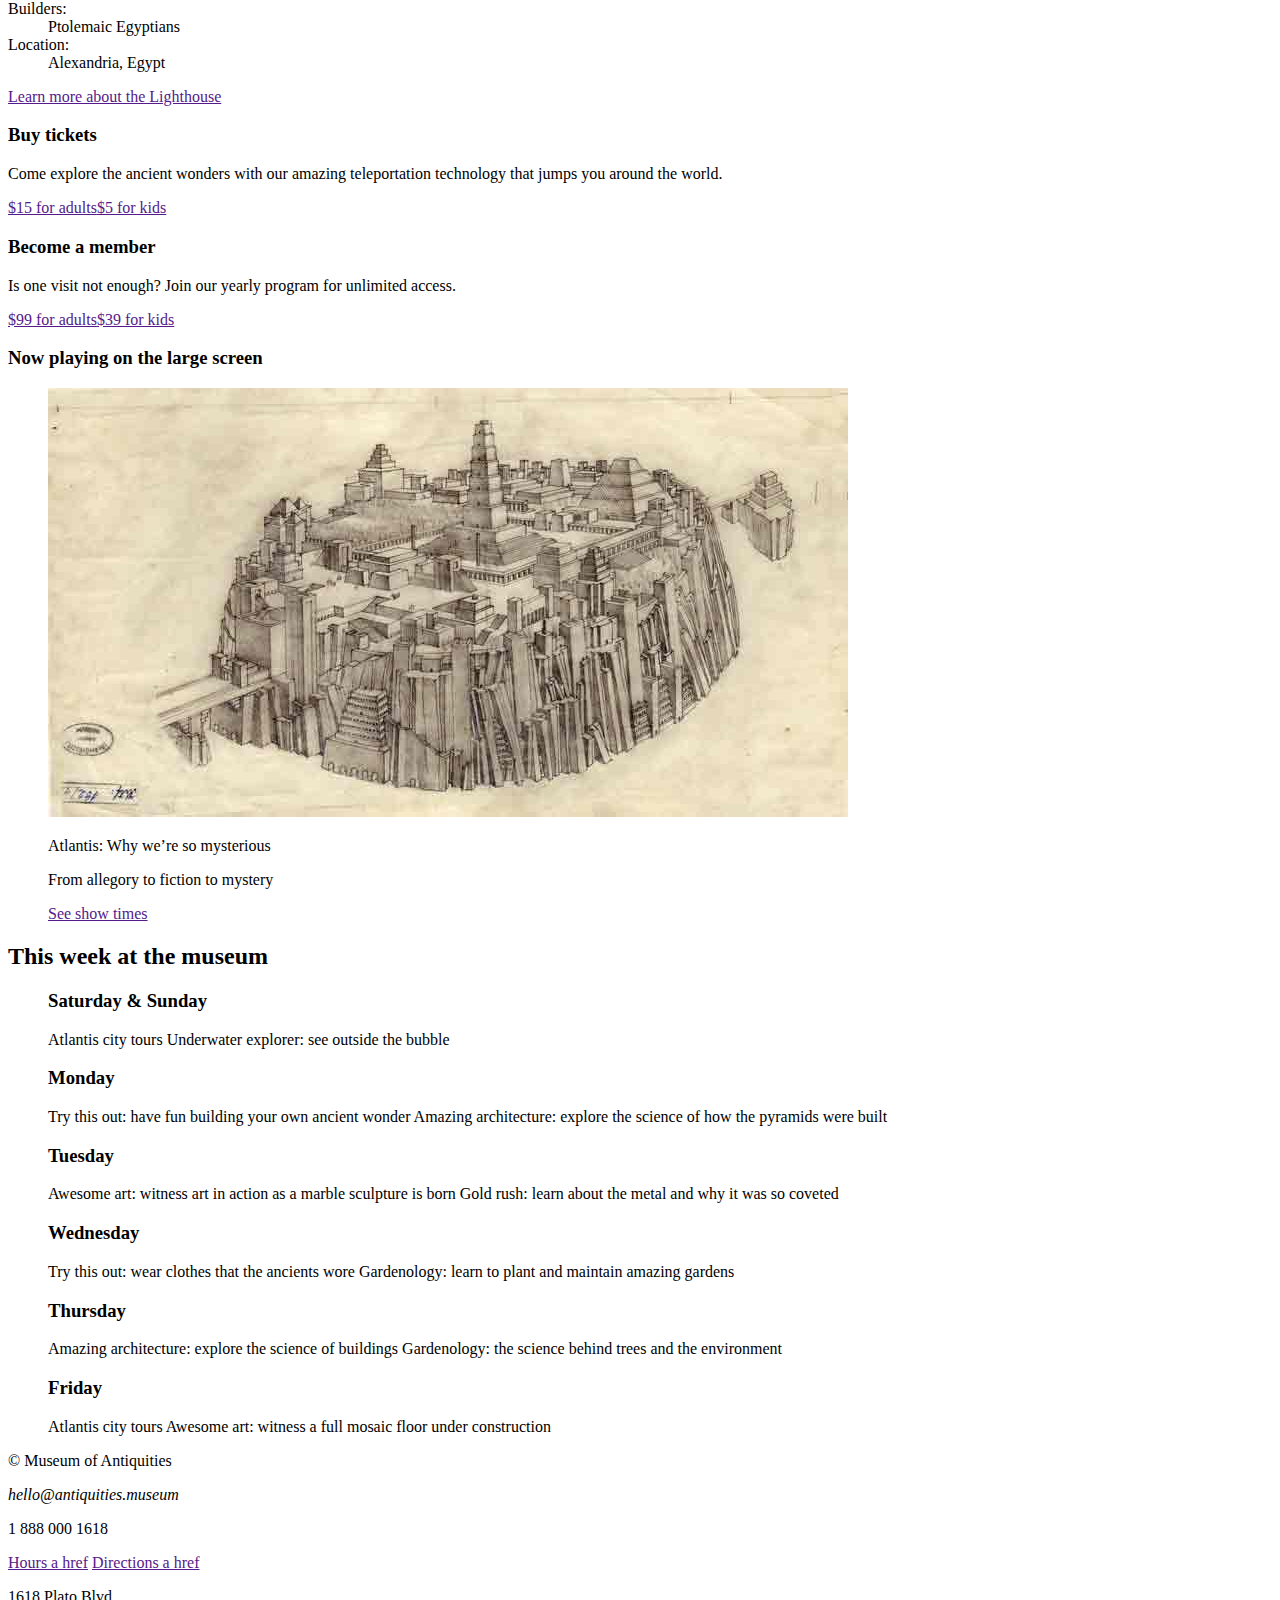
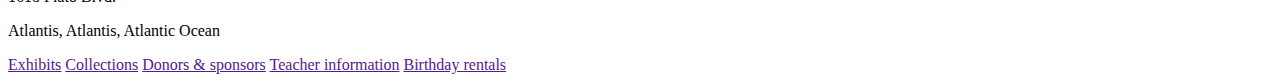
==== commit 7943bf9d: "Added Footer" ====
--- a/index.html
+++ b/index.html
@@ -222,3 +222,25 @@
 Awesome art: witness a full mosaic floor under construction</p>
 
 </main>
+
+<footer>
+
+	<p>© Museum of Antiquities</p>
+
+	<address> hello@antiquities.museum</address>
+	<p>1 888 000 1618</p>
+	<a href="">Hours a href</a>
+	<a href="">Directions a href</a>
+
+	<p>1618 Plato Blvd.</p>
+	<p>Atlantis, Atlantis, Atlantic Ocean</p>
+
+	<div>
+		<a class="services" href="">Exhibits</a>
+		<a class="services" href="">Collections</a>
+		<a class="services" href="">Donors & sponsors</a>
+		<a class="services" href="">Teacher information</a>
+		<a class="services" href="">Birthday rentals</a>
+	</div>
+
+</footer>
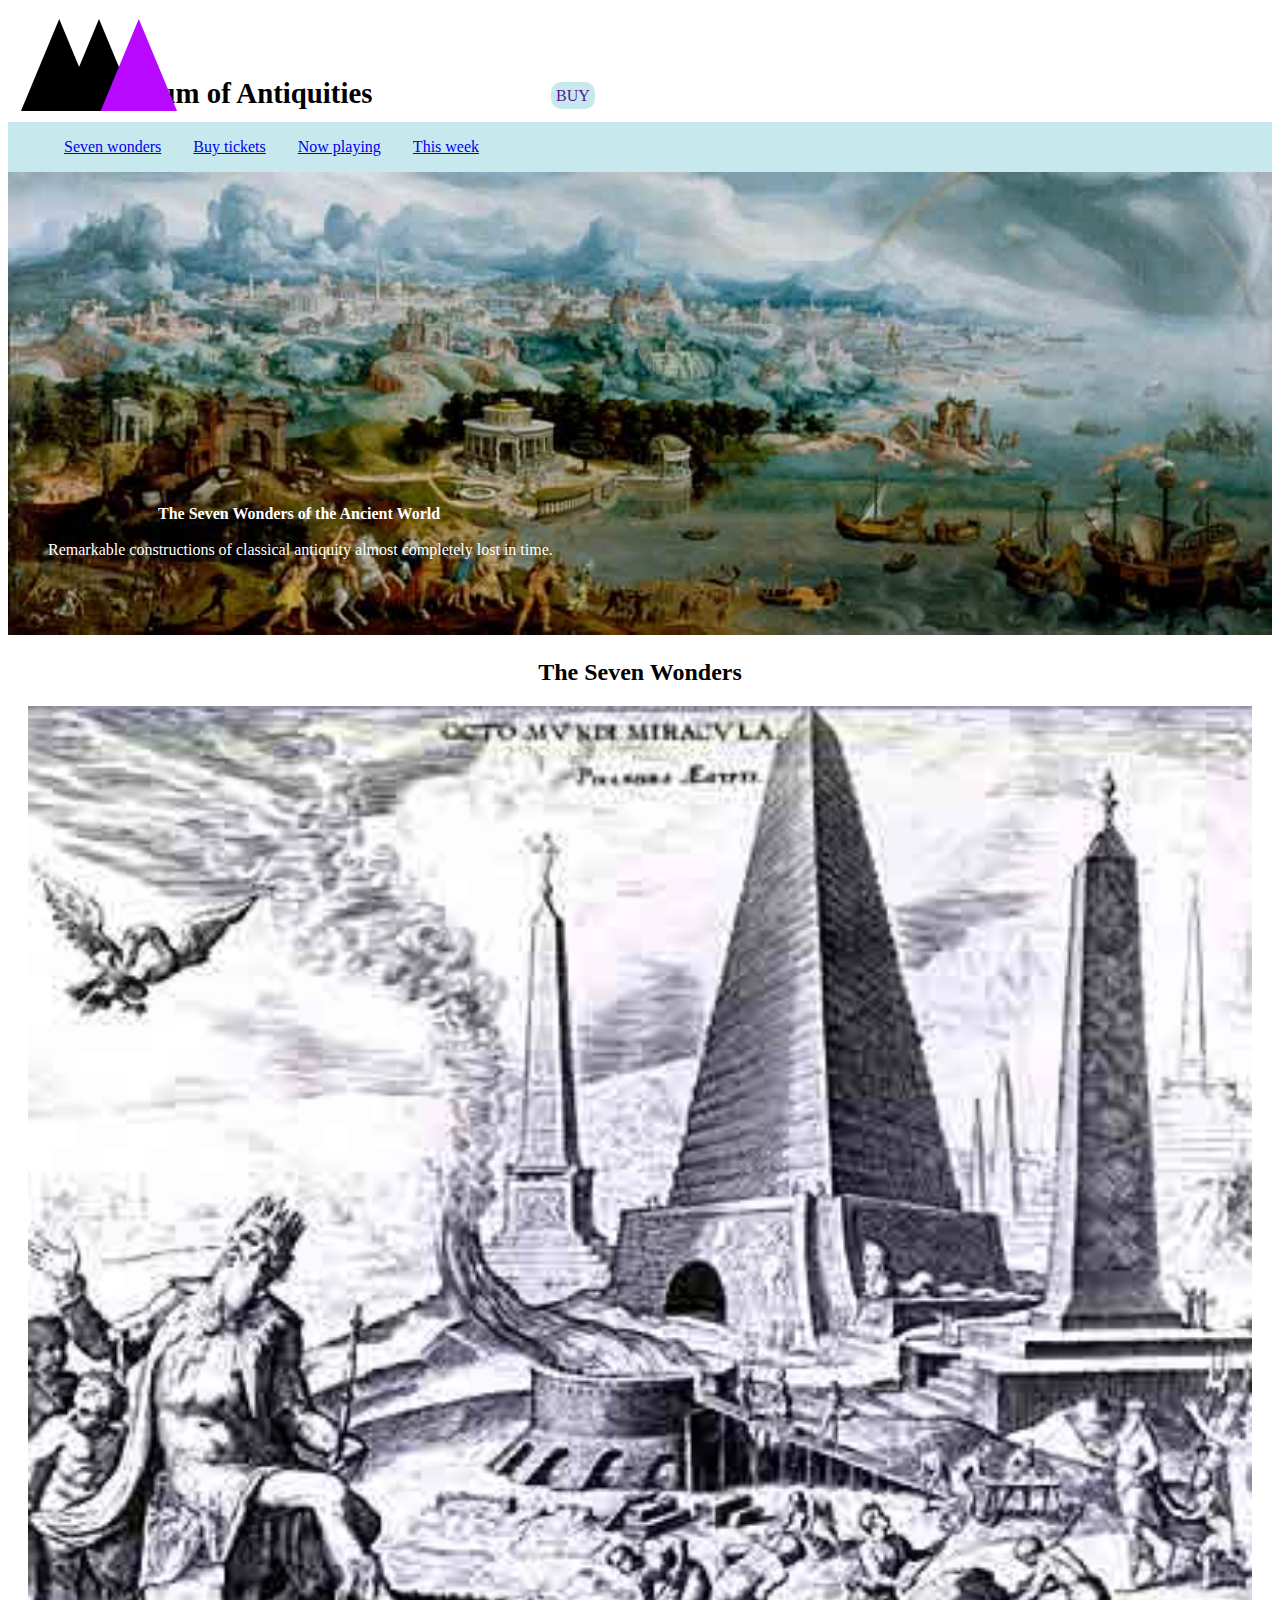
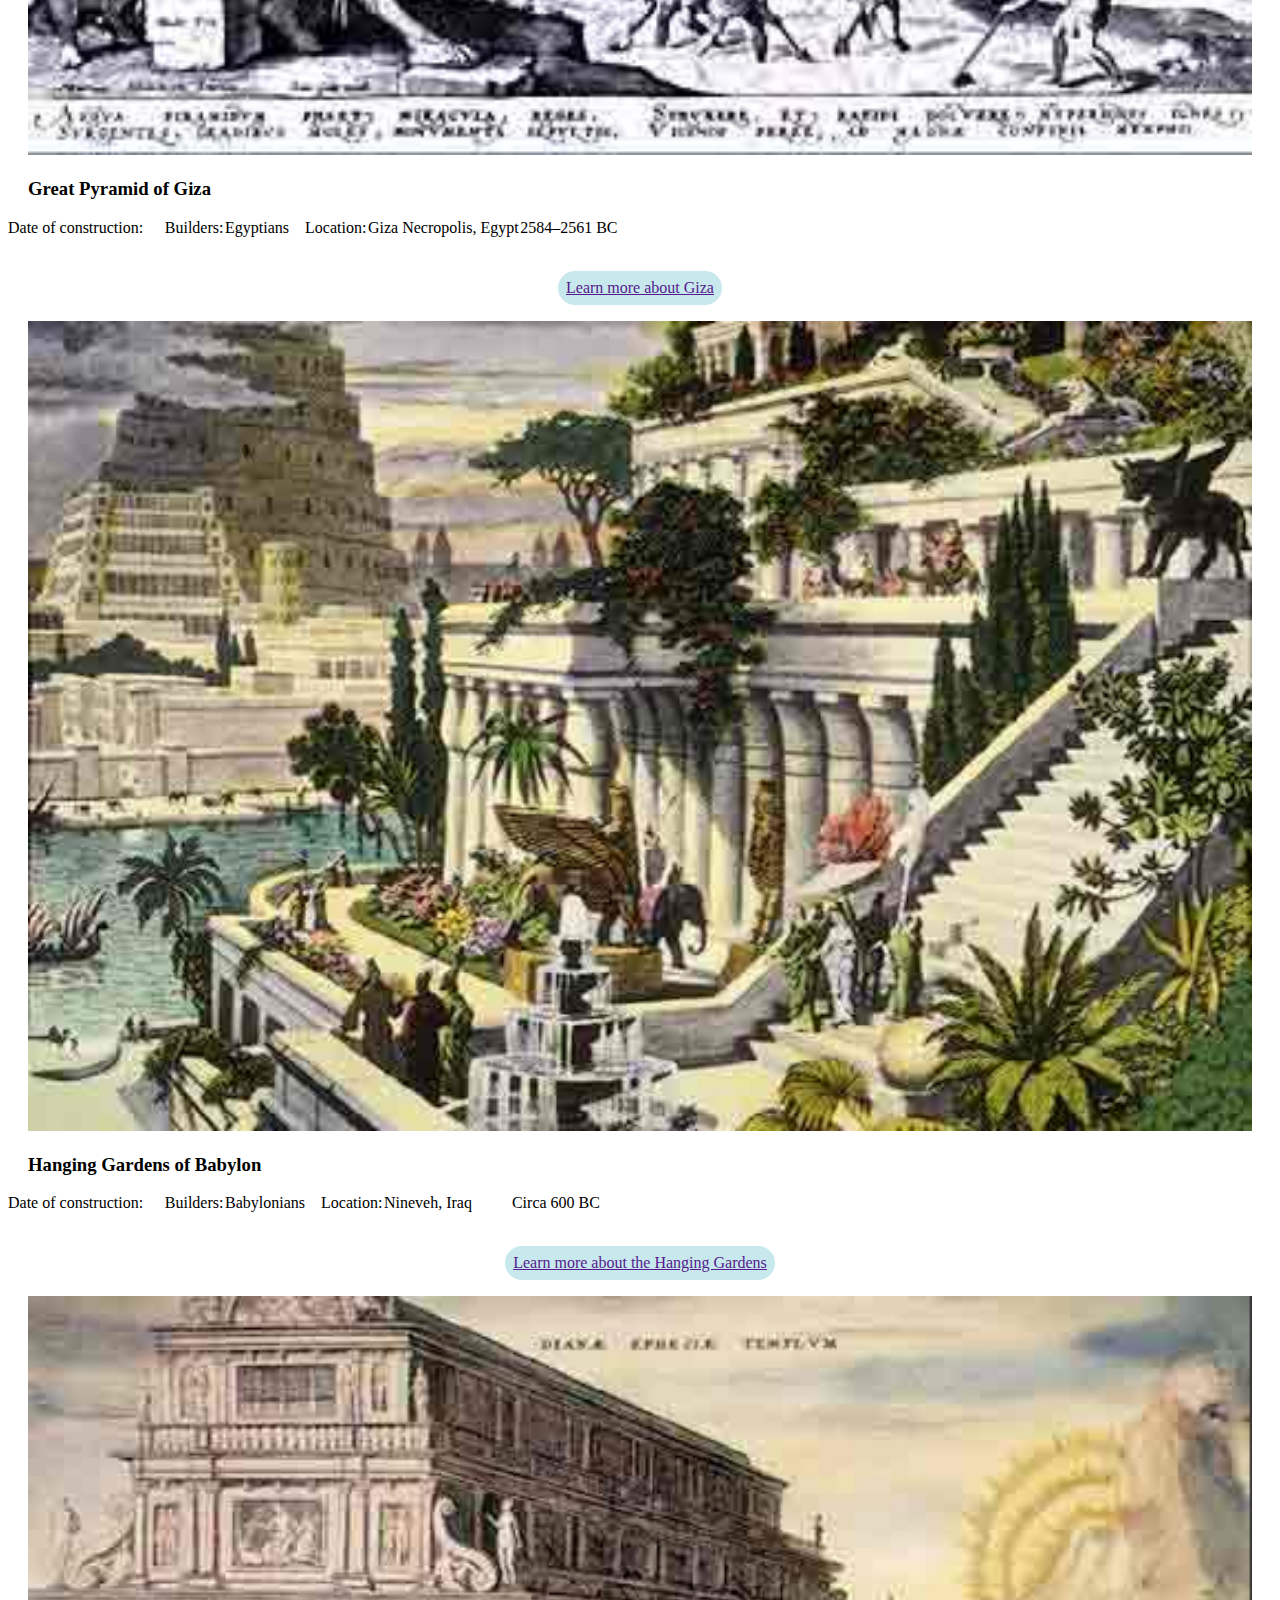
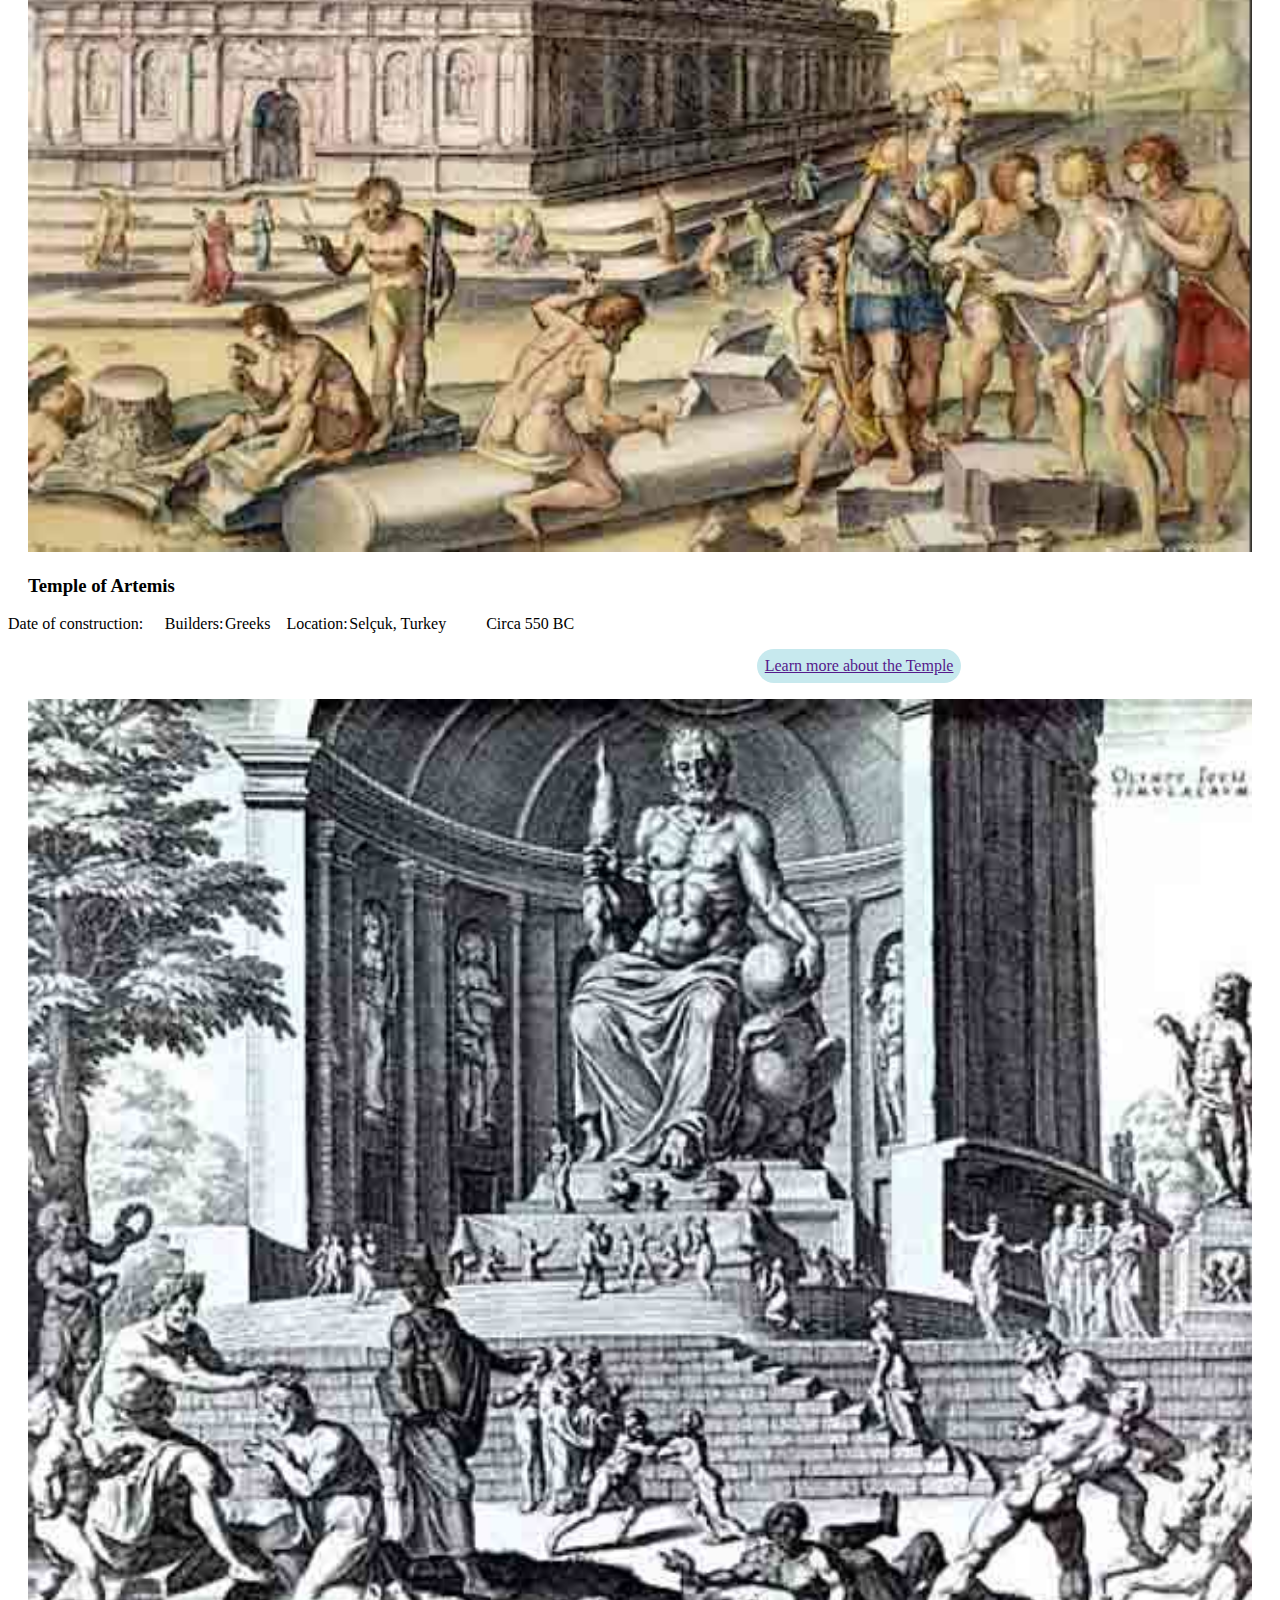
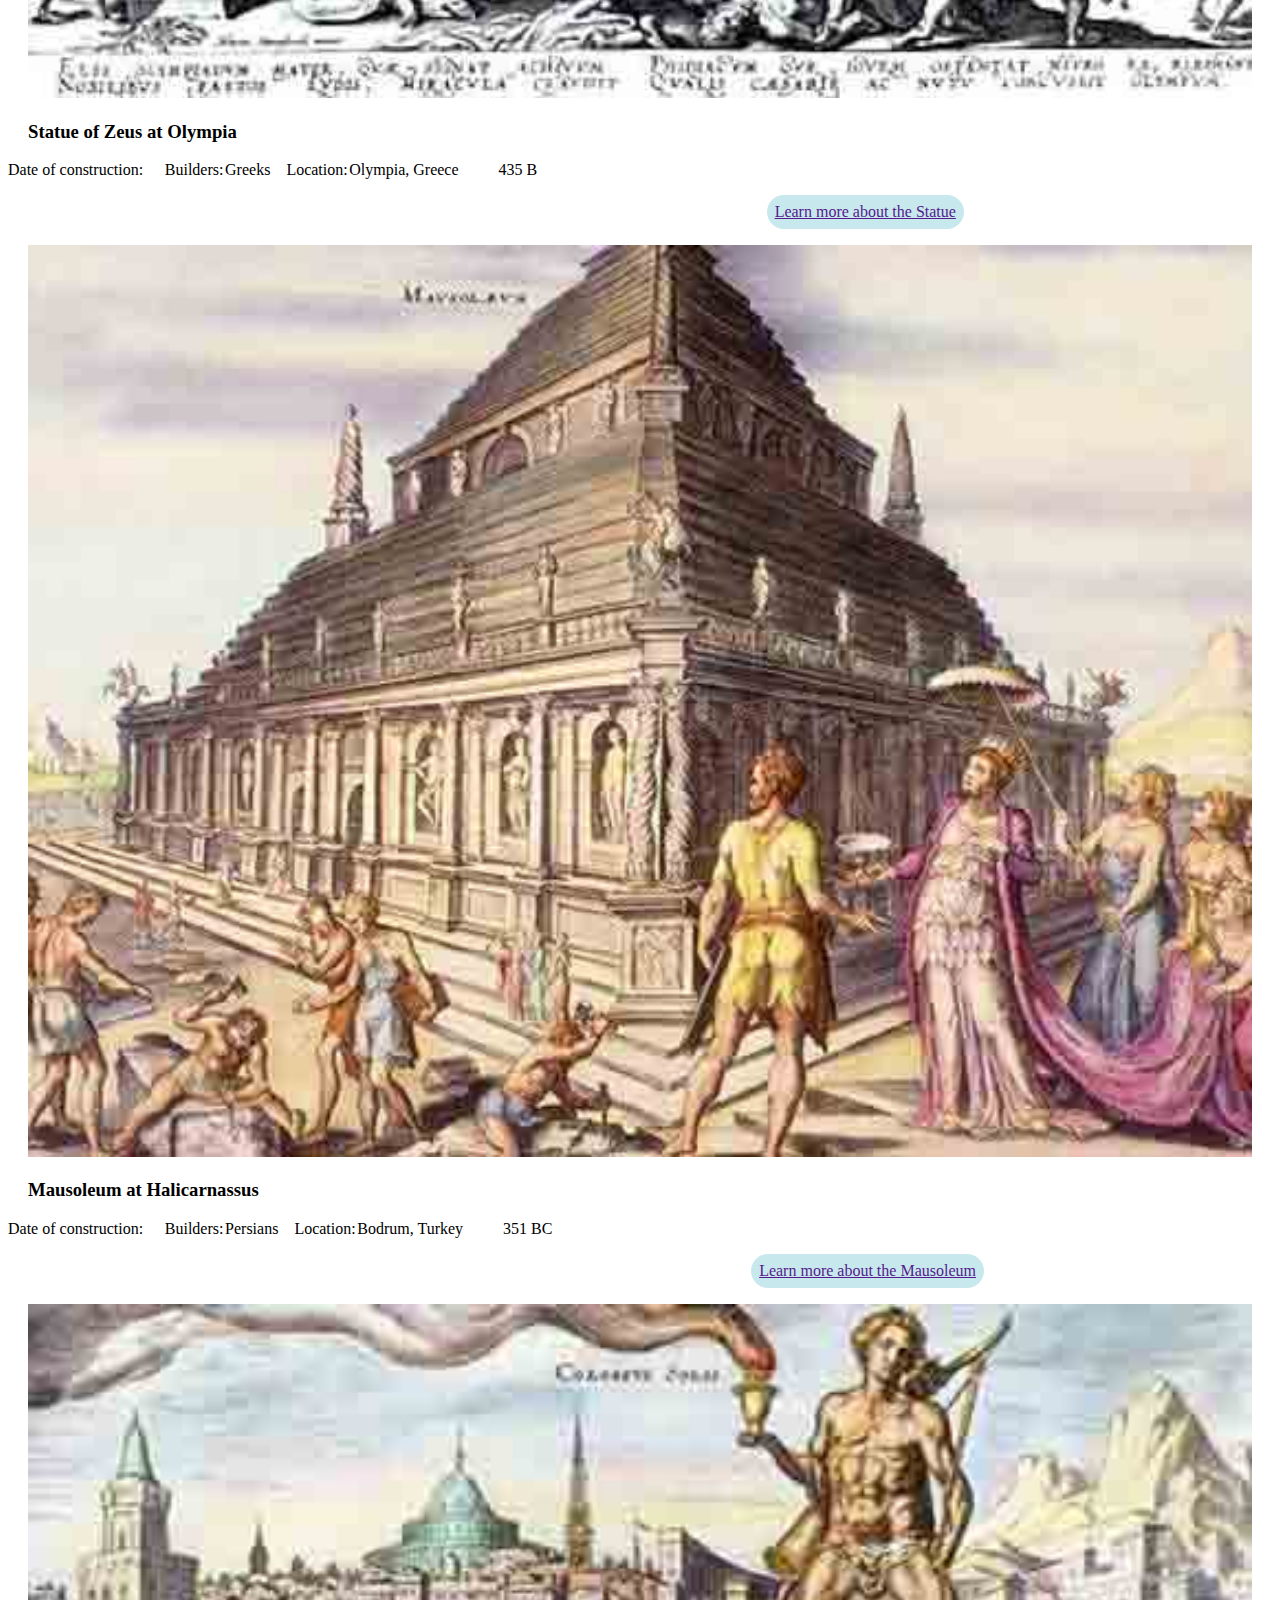
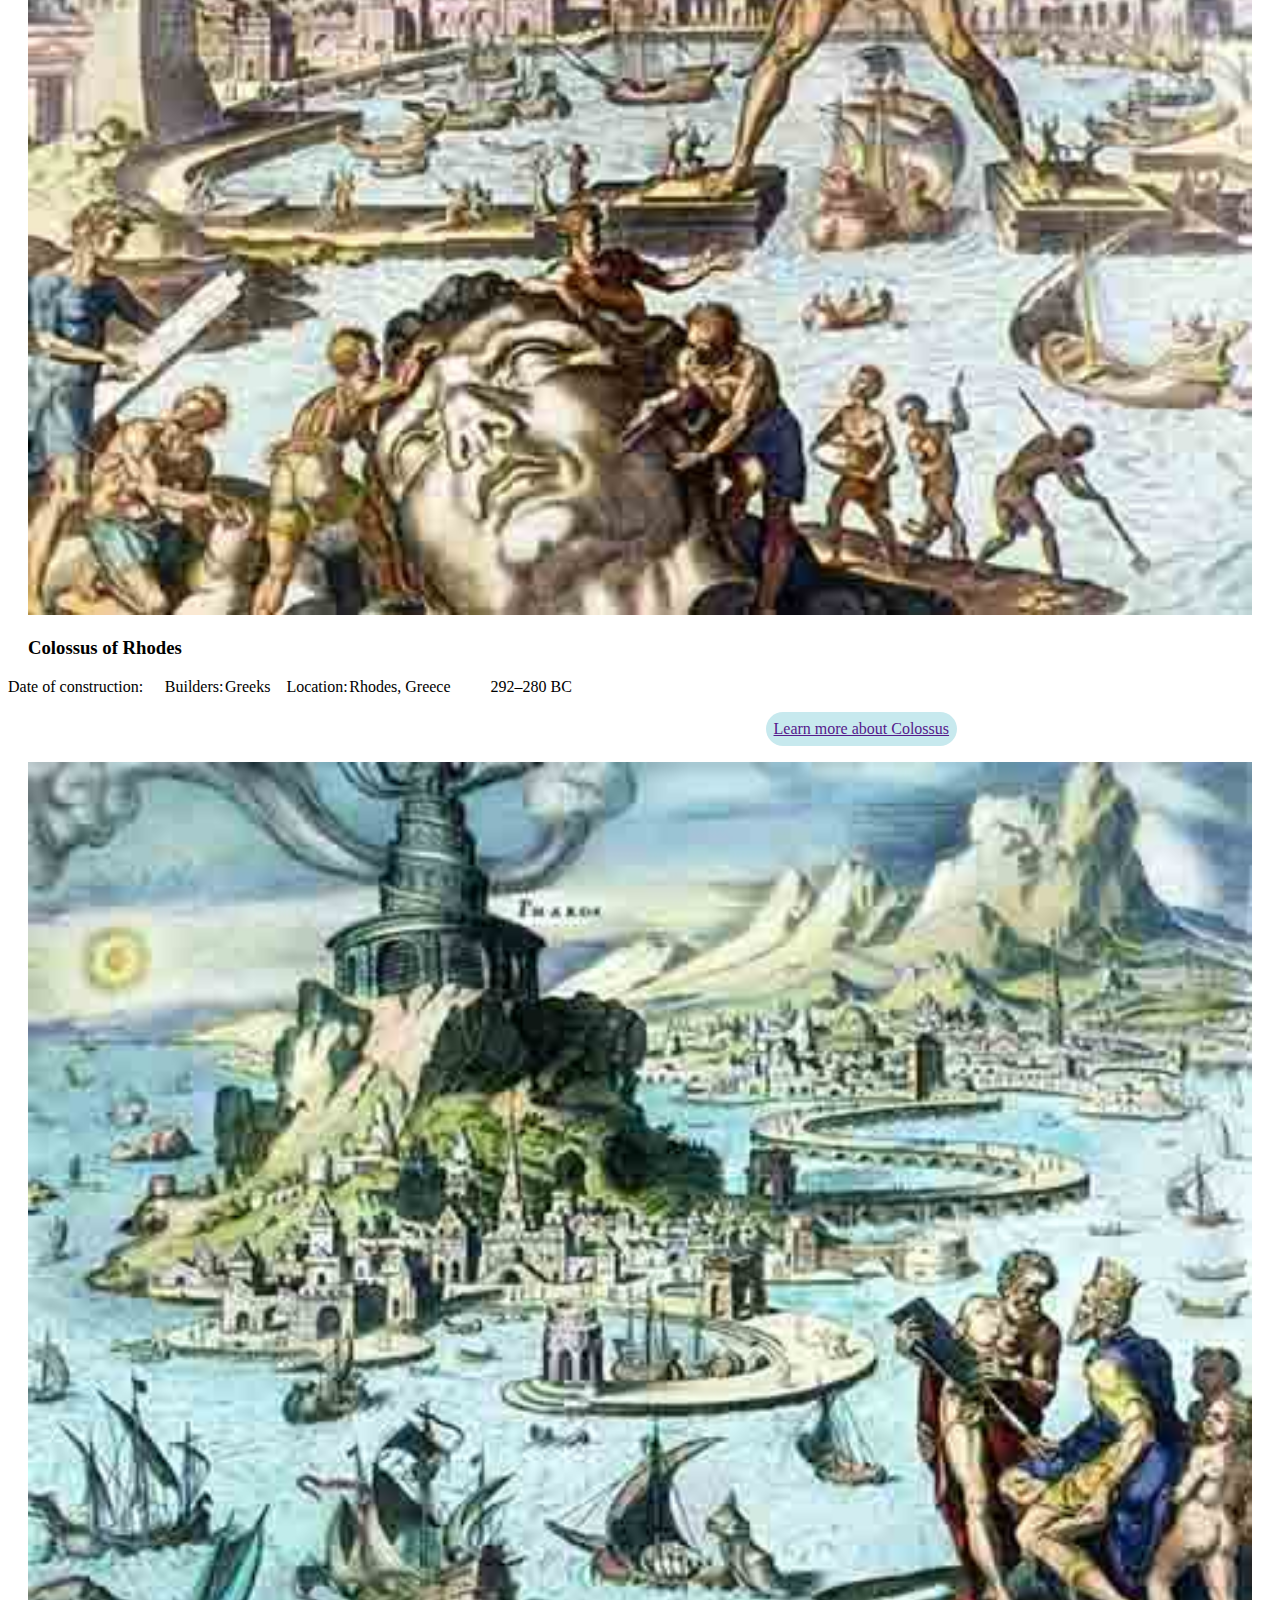
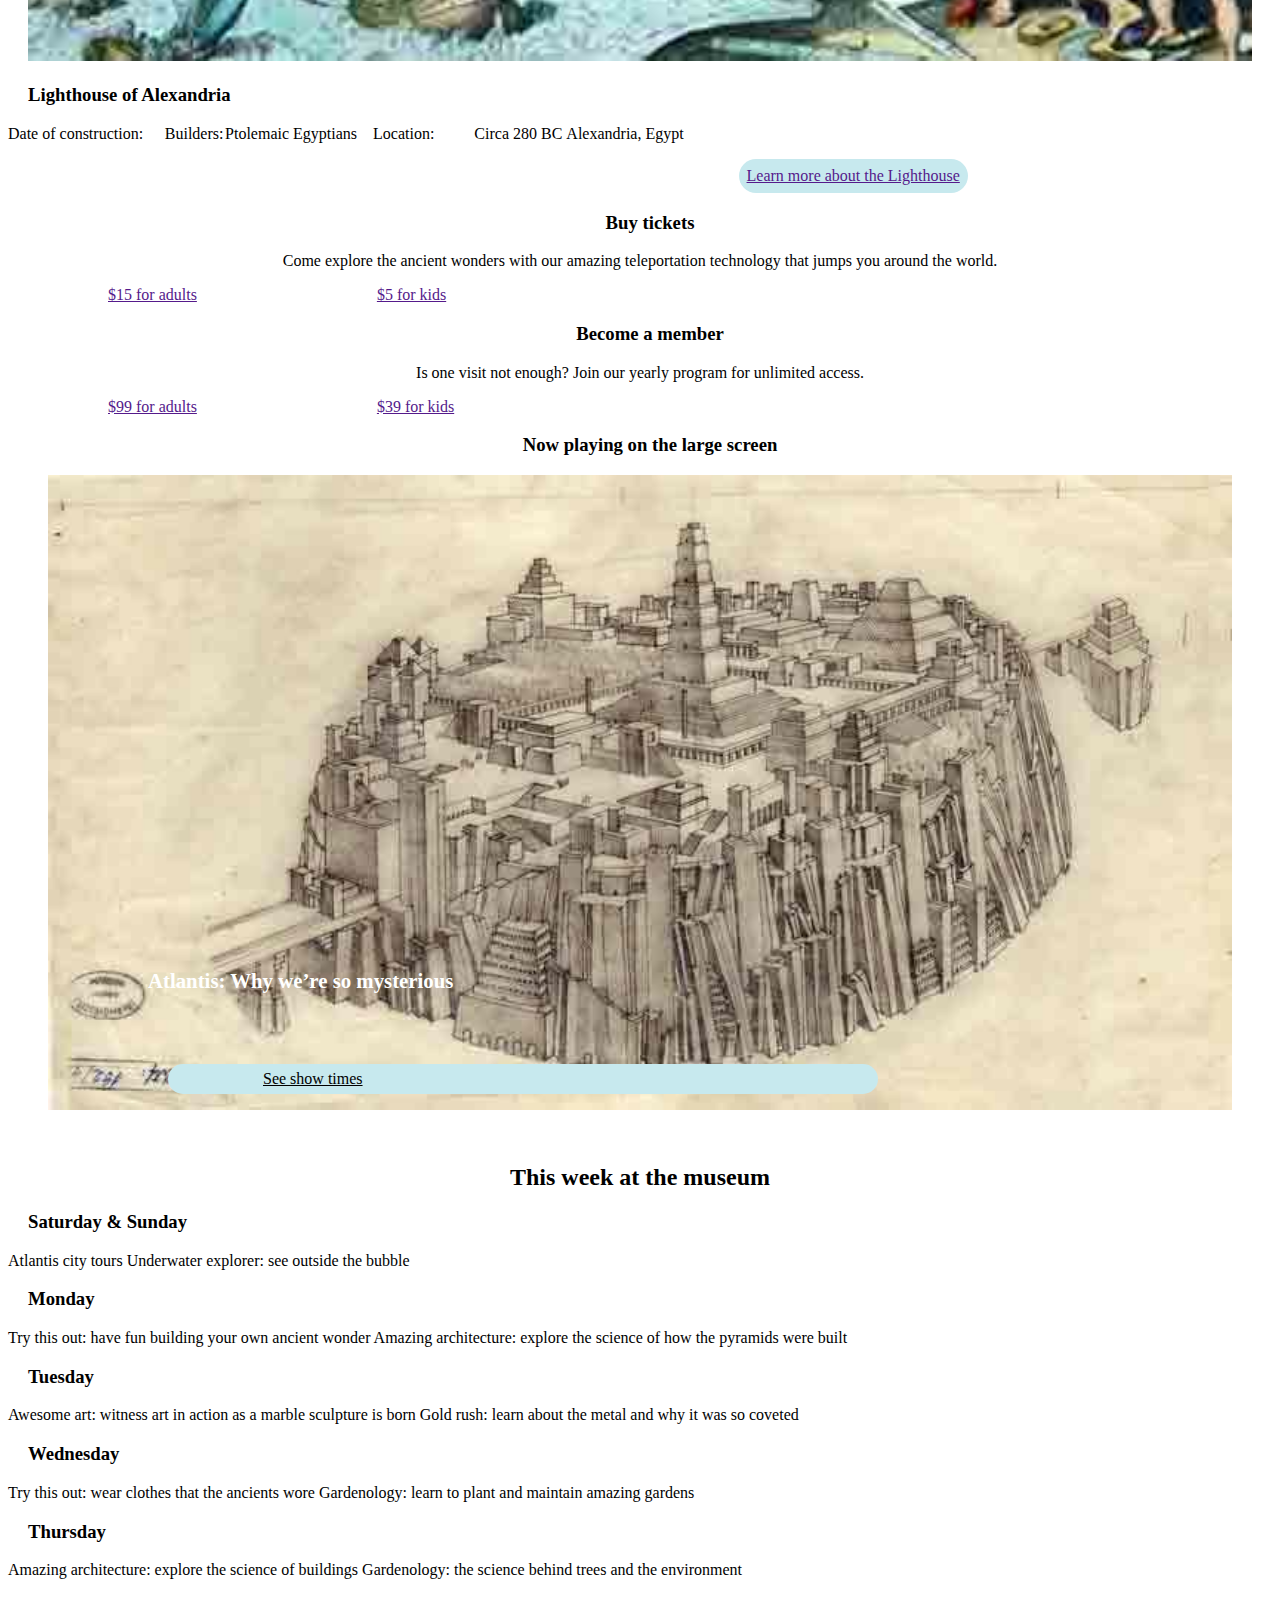
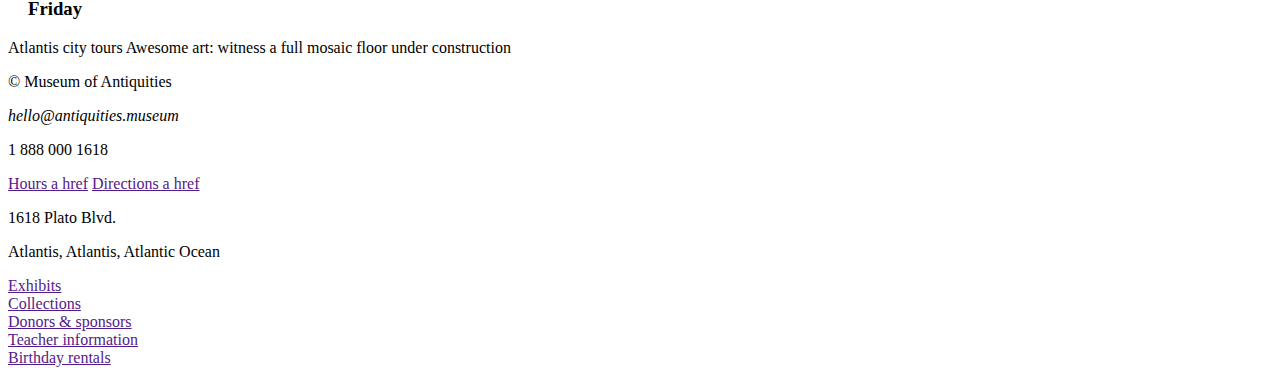
==== commit 0471920d: "FInal Alterations to Css & Html" ====
--- a/index.html
+++ b/index.html
@@ -34,40 +34,34 @@
 
 <h2>The Seven Wonders</h2>
 
-<img class= "sevenwonders"src="img/giza.jpg" alt="Image of Giza">
+<img class= "sevenwonders" src="img/giza.jpg" alt="Image of Giza">
 
 <h3>Great Pyramid of Giza</h3>
 
-	<div class="info-one">
-		<dl>
-			<dt class= "date">Date of construction:</dt><dd class= "data">2584–2561 BC</dd>
-		</div>
-		<div class="info-two">
-			<div class= "builders"><dt>Builders:</dt></div><div class= "Civ"><dd>Egyptians</dd></div>
-		</div>
-		<div class="info-three">
-			<div class"location"><dt>Location:</dt></div><div class= "place"><dd>Giza Necropolis, Egypt</dd></div>
-		</dl>
-	</div>
+	<dl class="info">
+		<dt class="date">Date of construction:</dt><dd class="days">2584–2561 BC</dd>
+		<dt class="builders">Builders:</dt><dd class="civ">Egyptians</dd>
+		<dt class="location">Location:</dt><dd class="place">Giza Necropolis, Egypt</dd>
+	</dl>
+
+	<br>
+
 	<div class="button">
 		<a class="learnmore" href="">Learn more about Giza</a>
 	</div>
-<img class= "sevenwonders" src="img/babylon.jpg" alt="Image of Babylon">
+	<img class= "sevenwonders" src="img/babylon.jpg" alt="Image of Babylon">
 
 <h3>Hanging Gardens of Babylon</h3>
 
-	<dl>
-		<div class="info-one">
-			<div class= "date"><dt>Date of construction:</dt></div><div class= "data"><dd>Circa 600 BC</dd></div>
-		</div>
-		<div class="info-two">
-			<div class= "builders"><dt>Builders:</dt></div><div class= "Civ"><dd>Babylonians</dd></div>
-		</div>
-		<div class="info-three">
-			<div class"location"><dt>Location:</dt></div><div class= "place"><dd>Nineveh, Iraq</dd></div>
-		</div>
-	</dl>
-<div class="button">
+	<dl class="info">
+			<dt class= "date">Date of construction:</dt><dd class= "data">Circa 600 BC</dd>
+			<dt class= "builders">Builders:</dt><dd class= "civ">Babylonians</dd>
+			<dt class="location">Location:</dt><dd class= "place">Nineveh, Iraq</dd>
+	</dl>
+
+	<br>
+
+	<div class="button">
 		<a class="learnmore" href="">Learn more about the Hanging Gardens</a>
 </div>
 
@@ -75,17 +69,13 @@
 
 <h3>Temple of Artemis</h3>
 
-	<dl>
-		<div class="info-one">
-			<div class= "date"><dt>Date of construction:</dt></div><div class= "data"><dd>Circa 550 BC</dd></div>
-		</div>
-		<div class="info-two">
-			<div class= "builders"><dt>Builders:</dt></div><div class= "Civ"><dd>Greeks</dt></div>
-		</div>
-		<div class="info-three">
-			<div class"location"><dt>Location:</dt></div><div class= "place"><dd>Selçuk, Turkey</dt></div>
-		</div>
-	</dl>
+	<dl class="info">
+			<dt class= "date">Date of construction:</dt><dd class= "data">Circa 550 BC</dd>
+			<dt class= "builders">Builders:</dt><dd class= "civ">Greeks</dd>
+			<dt class="location">Location:</dt><dd class= "place">Selçuk, Turkey</dd>
+	</dl>
+
+
 	<div class="button">
 		<a class="learnmore" href="">Learn more about the Temple</a>
 	</div>
@@ -94,35 +84,26 @@
 
 <h3>Statue of Zeus at Olympia</h3>
 
-	<dl>
-		<div class="info-one">
-			<div class= "date"><dt>Date of construction:</dt></div><div class= "data"><dd>435 BC</dd></div>
-		</div>
-		<div class="info-two">
-			<div class= "builders"><dt>Builders:</dd></div><div class= "Civ"><dd>Greeks</dd></div>
-		</div>
-		<div class="info-three">
-			<div class"location"><dt>Location:</dt></div><div class= "place"><dd>Olympia, Greece</dd></div>
-	</dl>
-<div class="button">
+	<dl class="info">
+			<dt class= "date">Date of construction:</dt><dd class= "data">435 B</dd>
+			<dt class= "builders">Builders:</dt></div><dd class= "civ">Greeks</dd>
+			<dt class="location">Location:</dt><dd class= "place">Olympia, Greece</dd>
+	</dl>
+
+	<div class="button">
 		<a class="learnmore" href="">Learn more about the Statue</a>
-</div>
+	</div>
 
 <img class= "sevenwonders" src="img/mausoleum.jpg" alt="Image of Mausoleum">
 
 <h3>Mausoleum at Halicarnassus</h3>
 
-	<dl>
-		<div class="info-one">
-			<div class= "date"><dt>Date of construction:</dt></div><div class= "data"><dd>351 BC</dd></div>
-		</div>
-		<div class="info-two">
-			<div class= "builders"><dt>Builders:</dt></div><div class= "Civ"><dd>Persians</dd></div>
-		</div>
-		<div class="info-three">
-			<div class"location"><dt>Location:</dt></div><div class= "place"><dd>Bodrum, Turkey</dd></div>
-		</div>
-	</dl>
+	<dl class="info">
+			<dt class= "date">Date of construction:</dt><dd class= "data">351 BC</dd>
+			<dt class= "builders">Builders:</dt><dd class= "civ">Persians</dd>
+			<dt class="location">Location:</dt><dd class= "place">Bodrum, Turkey</dd>
+	</dl>
+
 <div class="button">
 		<a class="learnmore" href="">Learn more about the Mausoleum</a>
 </div>
@@ -131,17 +112,12 @@
 
 <h3>Colossus of Rhodes</h3>
 
-	<dl>
-		<div class="info-one">
-			<div class= "date"><dt>Date of construction:</dt></div><div class= "data"><dd>292–280 BC</dd></div>
-		</div>
-		<div class="info-two">
-			<div class= "builders"><dt>Builders:</dt></div><div class= "place"><dd>Greeks</dd></div>
-		</div>
-		<div class="info-three">
-			<div class"location"><dt>Location:</dt></div><div class= "place"><dd>Rhodes, Greece</dd></div>
-		</div>
-	</dl>
+	<dl class="info">
+			<dt class= "date">Date of construction:</dt><dd class= "data">292–280 BC</dd>
+			<dt class= "builders">Builders:</dt><dd class= "place">Greeks</dd>
+			<dt class="location">Location:</dt><dd class= "place">Rhodes, Greece</dd>
+	</dl>
+
 <div class="button">
 			<a class="learnmore" href="">Learn more about Colossus</a>
 </div>
@@ -151,15 +127,11 @@
 <h3>Lighthouse of Alexandria</h3>
 	<dl>
 		<div class="info-one">
-			<div class= "date"><dt>Date of construction:</dt></div><div class= "data"><dd>Circa 280 BC</dd></div>
-		</div>
-		<div class="info-two">
-			<div class= "builders"><dt>Builders:</dt></div><div class= "place"><dd>Ptolemaic Egyptians</dd></div>
-		</div>
-		<div class="info-three">
-			<div class"location"><dt>Location:</dt></div><div class= "egypt"><dd>Alexandria, Egypt</dd></div>
-		</div>
-	</dl>
+			<dt class= "date">Date of construction:</dt></div><div class= "data"><dd>Circa 280 BC</dd>
+			<dt class= "builders">Builders:</dt><dd class= "place">Ptolemaic Egyptians</dd>
+			<dt class="location">Location:</dt><ddclass= "egypt">Alexandria, Egypt</dd>
+	</dl>
+
 	<div class="button">
 	<a class="learnmore" href="">Learn more about the Lighthouse</a>
 </div>
@@ -196,10 +168,9 @@
 
 <h2 id="#thisweek">This week at the museum</h2>
 
-<ol>
 <h3>Saturday & Sunday</h3>
-Atlantis city tours
-Underwater explorer: see outside the bubble
+<p>Atlantis city tours
+Underwater explorer: see outside the bubble</p>
 
 <h3>Monday</h3>
 <p>Try this out: have fun building your own ancient wonder
--- a/css/main.css
+++ b/css/main.css
@@ -5,3 +5,232 @@
 *, *::before, *::after {
   box-sizing: inherit;
 }
+
+/*------header-------*/
+
+h1 {
+	font-size: 1.8em;
+}
+
+.menu ul {
+	margin: 0;
+	list-style-type: none;
+	overflow: hidden;
+}
+
+nav li {
+	float: left;
+	padding: 1em;
+}
+
+.menu a {
+	text-align: center;
+	display: inline-block;
+}
+
+nav {
+background-color:#c7e9ee;
+width:100%;
+}
+
+/*------logo & button-------*/
+
+h1 {
+	padding-left: 70px;
+	display:inline-block;
+	position:relative;
+	top:2px;
+	margin:0.5em;
+}
+
+.logo {
+	width: 13%;
+	position: relative;
+	top:10px;
+	right:370px;
+}
+
+.buy {
+	margin-bottom:1rem;
+	background-color:#c7e9ee;
+	text-decoration:none;
+	padding:5px;
+	border-radius:10px;
+}
+
+/*------Image-------*/
+
+h2 {
+	text-align: center;
+}
+
+h3 {
+	padding-left: 20px;
+}
+
+img {
+	width: 100%;
+}
+
+.headfloat {
+	position: relative;
+	color: white;
+}
+
+.float {
+	position:absolute;
+	bottom: 4em;
+	left: 40px;
+}
+
+.floatwonder {
+	position:absolute;
+	bottom: 100px;
+	left: 150px;
+}
+
+.content {
+	position: relative;
+}
+
+.sevenwonders {
+	padding-left:20px;
+	padding-right:20px;
+}
+
+/*------Information-------*/
+
+
+dt, dd {
+	display: inline;
+	margin-bottom:2em;
+}
+
+.date {
+	float:left;
+	width: 8.8em;
+}
+
+.days {
+	margin-left: 0.1em;
+}
+
+.builders {
+	float:left;
+	margin-left:1em;
+}
+
+.civ {
+	float:left;
+	margin-left: 0.1em;
+}
+
+.location {
+	float:left;
+	margin-left:1em;
+}
+
+.place {
+	float:left;
+	margin-left: 0.1em;
+}
+
+.Egypt {
+	display: inline-block;
+}
+
+.learnmore {
+	display:inline-block;
+	background-color: #c7e9ee;
+	border-radius:20px;
+	padding:0.5em;
+}
+
+.button {
+	text-align:center;
+	margin-bottom: 1em;
+}
+
+/*------Atlantis-------*/
+
+.movie {
+	position: relative;
+}
+
+.floatwonder-two {
+	padding-left:20px;
+	padding-right:20px;
+}
+
+.float-two {
+	position:absolute;
+	bottom: 4em;
+	left: 200px;
+}
+
+.drawing {
+	width: 100%;
+}
+
+.atlfig {
+	position: relative;
+	color: white;
+}
+
+.atldiv {
+	position: relative;
+}
+
+.atitle {
+	position:absolute;
+	bottom: 100px;
+	left: 100px;
+	font-weight: bold;
+	font-size:1.3rem;
+}
+
+.atlfloat {
+	position:absolute;
+}
+
+.showtimes {
+	position:absolute;
+	left: 95px;
+	color: black;
+	bottom:6px
+}
+
+.showdiv {
+	padding-top:15px;
+	padding-bottom:15px;
+	background-color: #c7e9ee;
+	position: relative;
+	bottom: 50px;
+	border-radius: 30px;
+	width:60%;
+	left:120px;
+}
+
+.sales {
+	text-align: center;
+}
+
+.centerbody {
+	text-align: center;
+}
+
+.adults {
+	display: inline-block;
+	padding-left: 100px;
+}
+
+.kids {
+	display: inline-block;
+	padding-left: 180px
+}
+
+/*------footer-------*/
+
+.services {
+	display: block;
+}
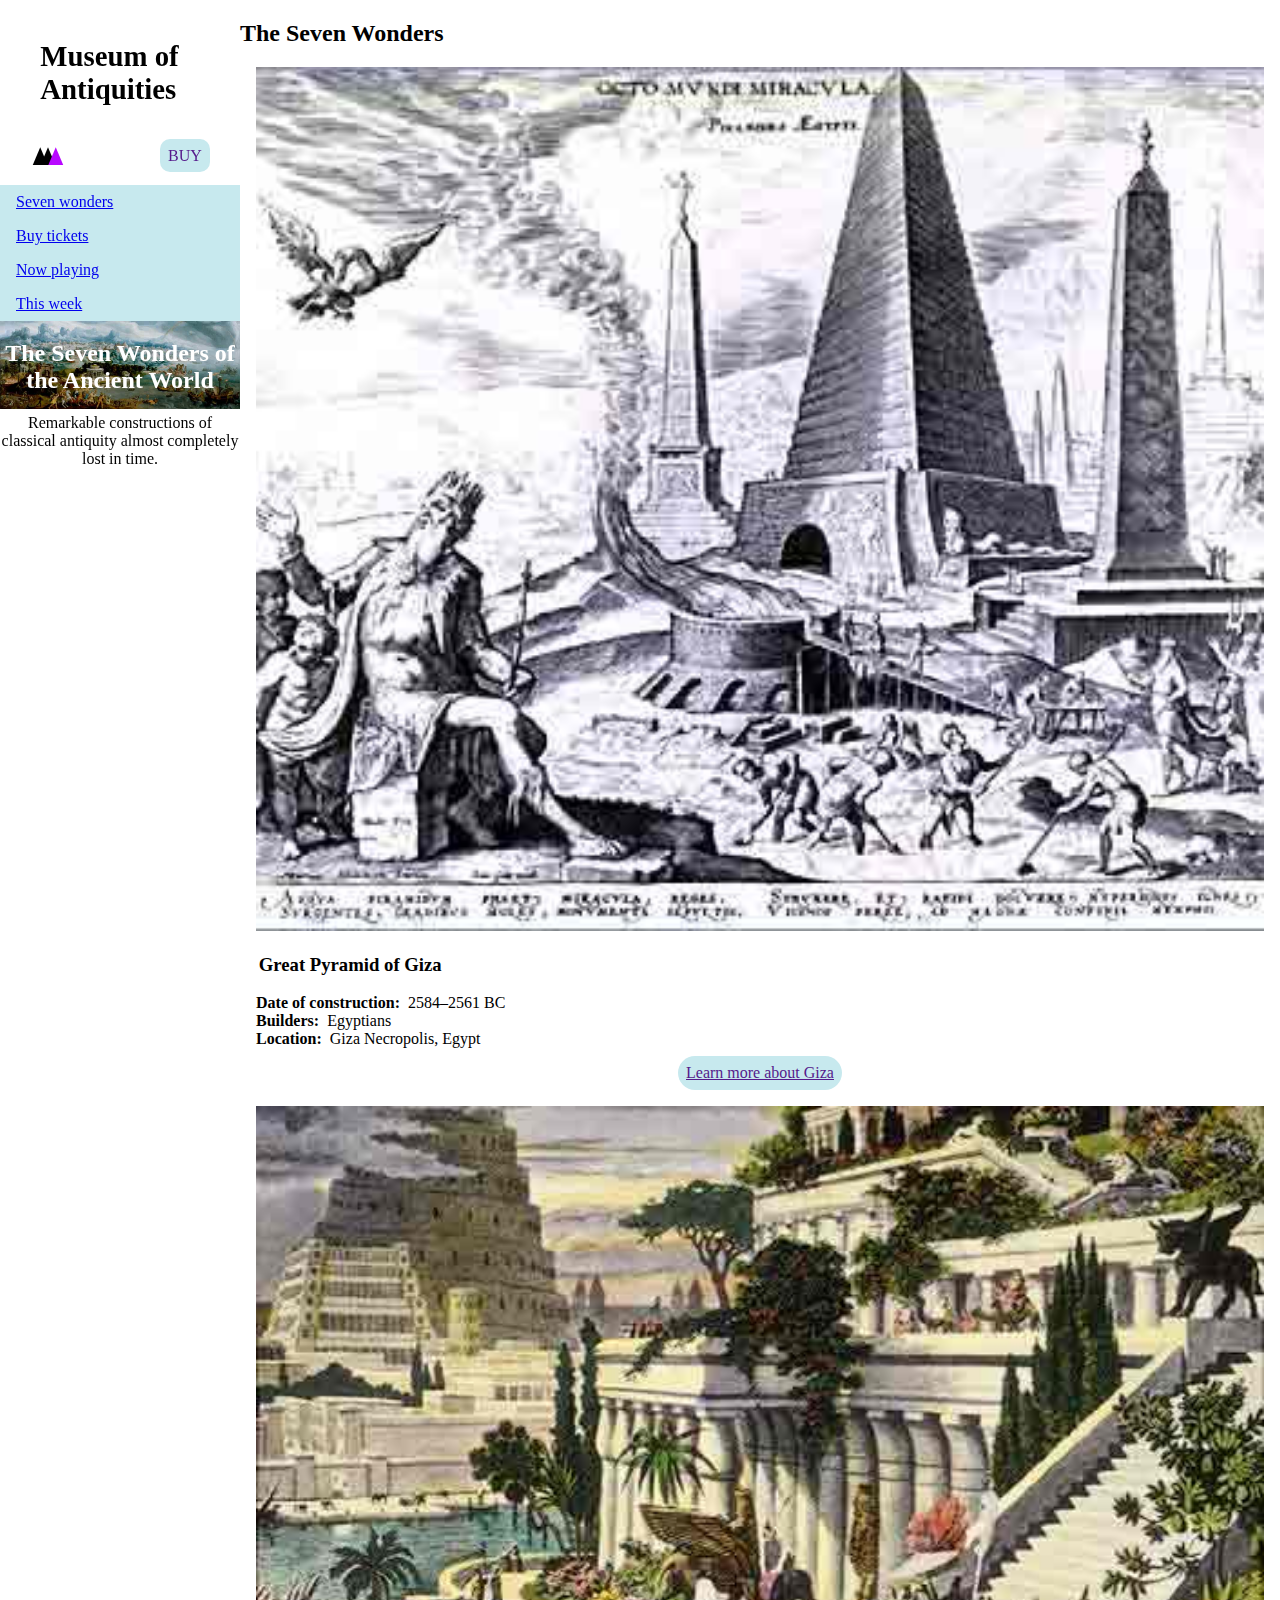
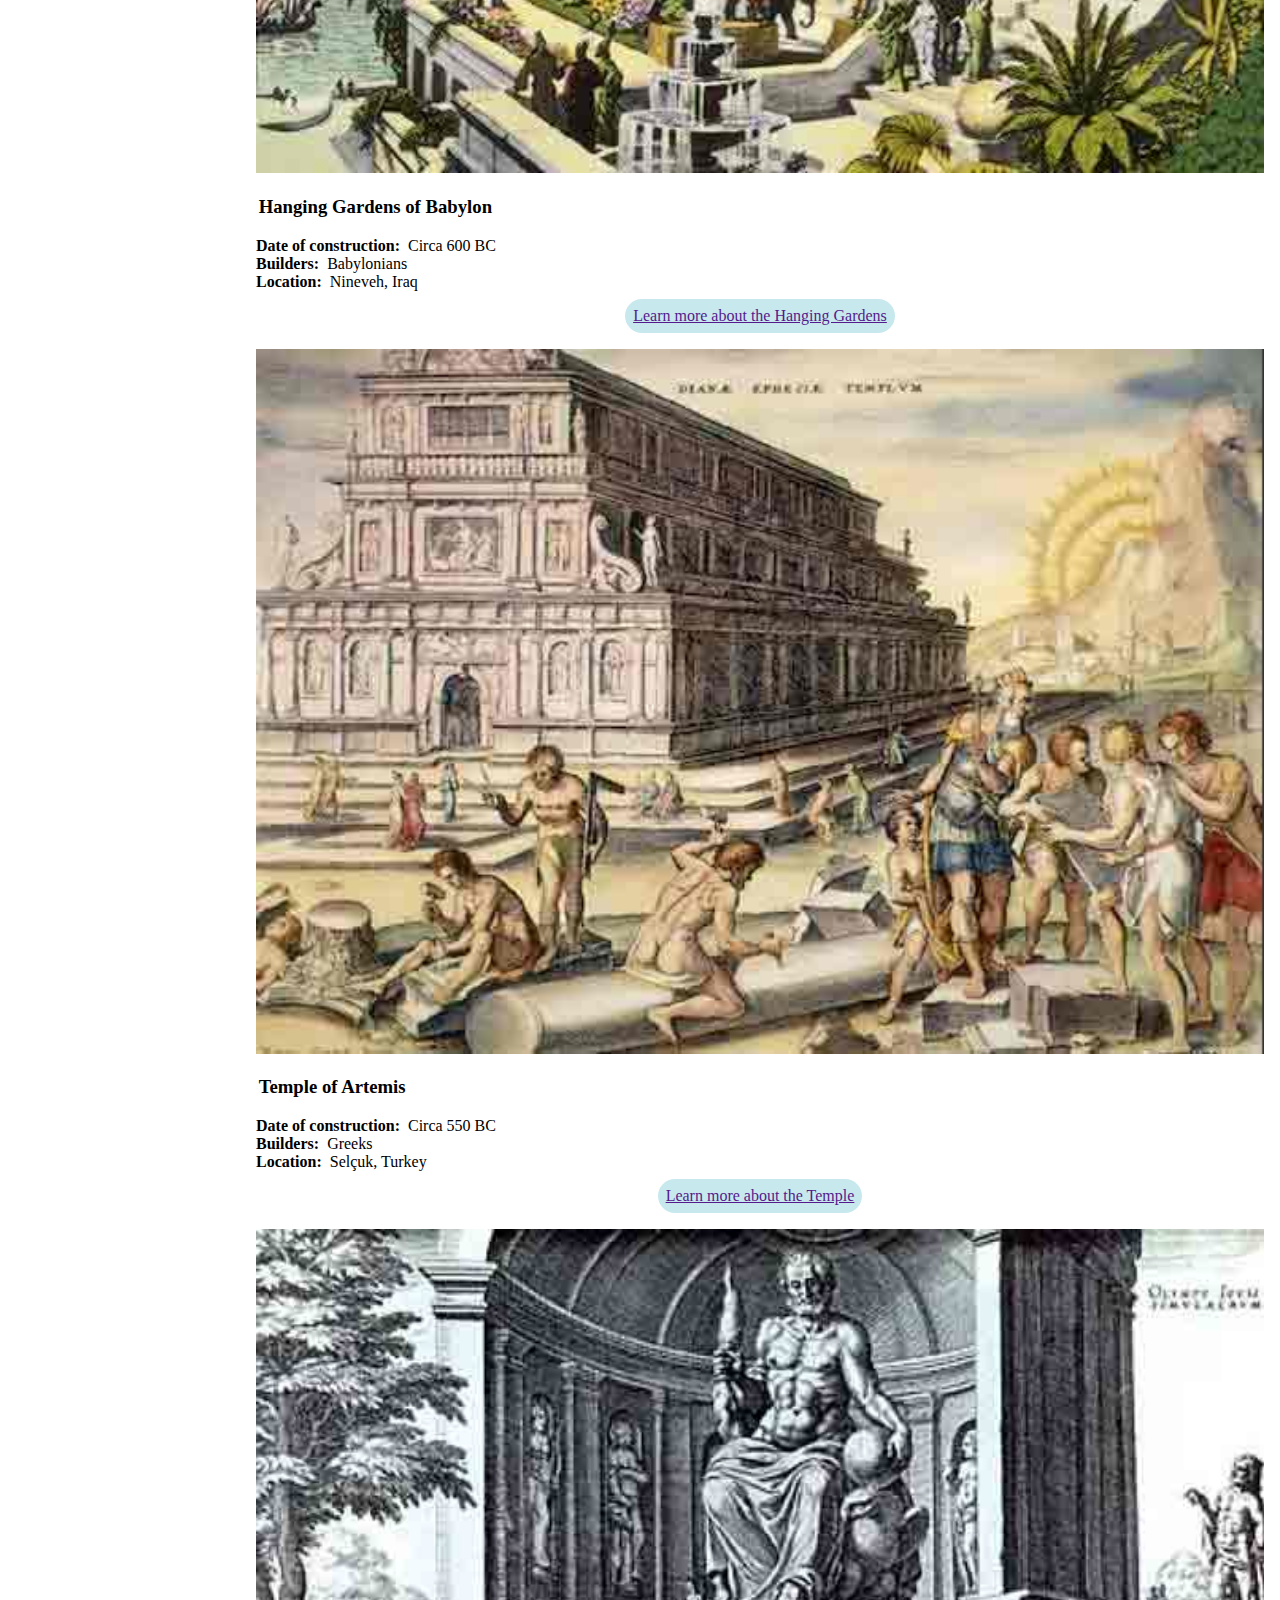
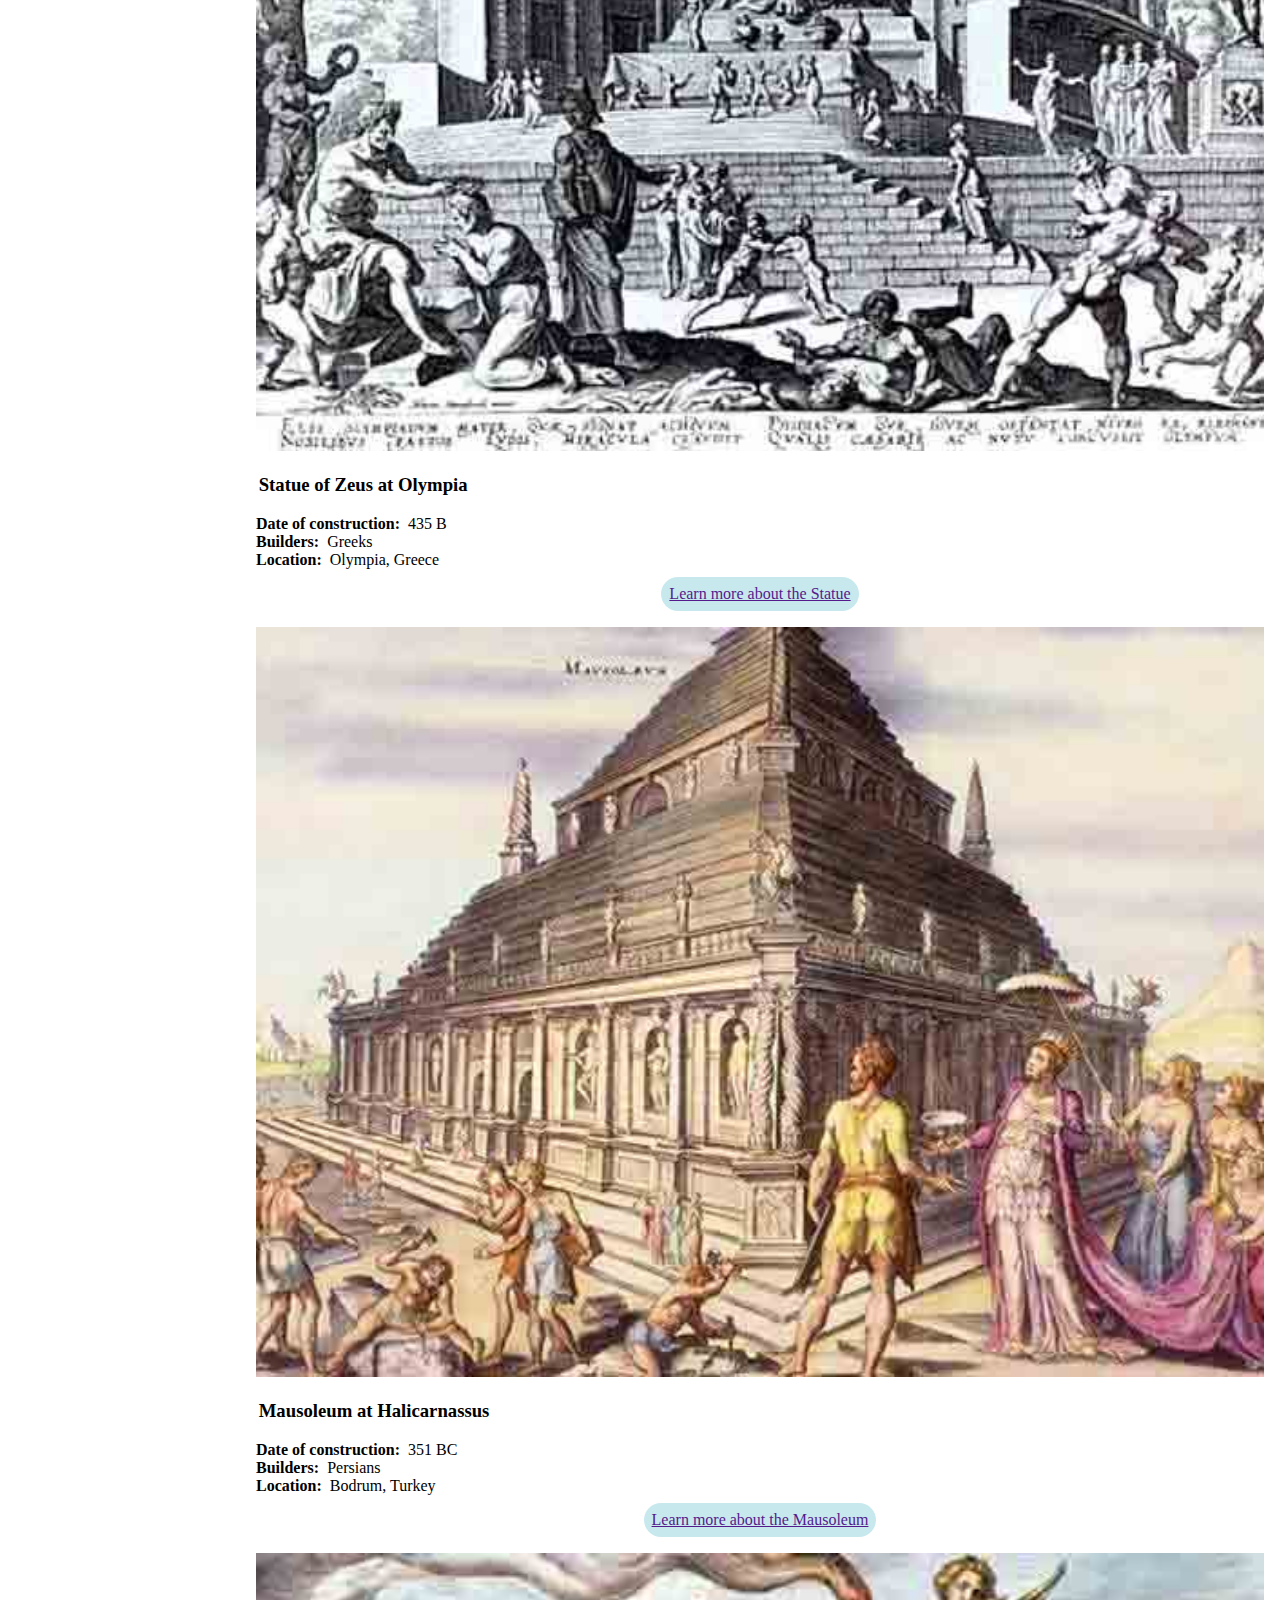
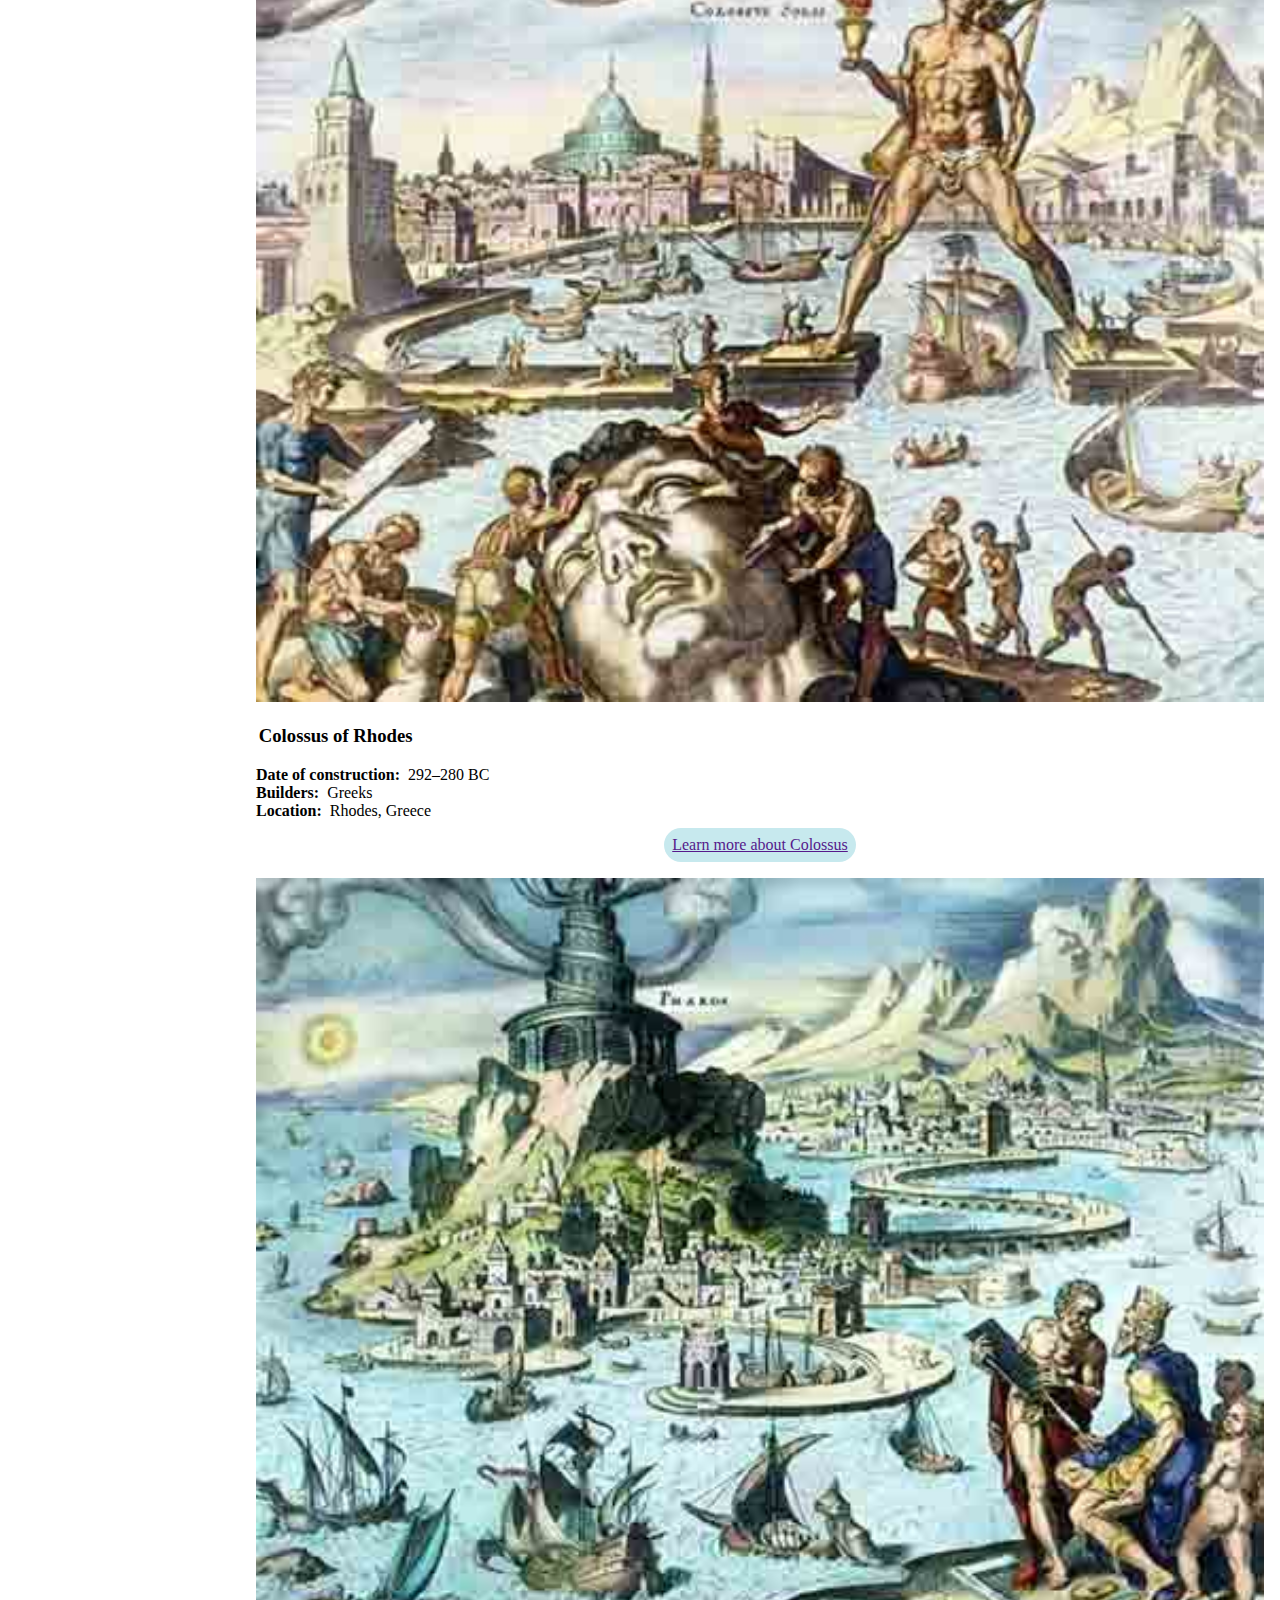
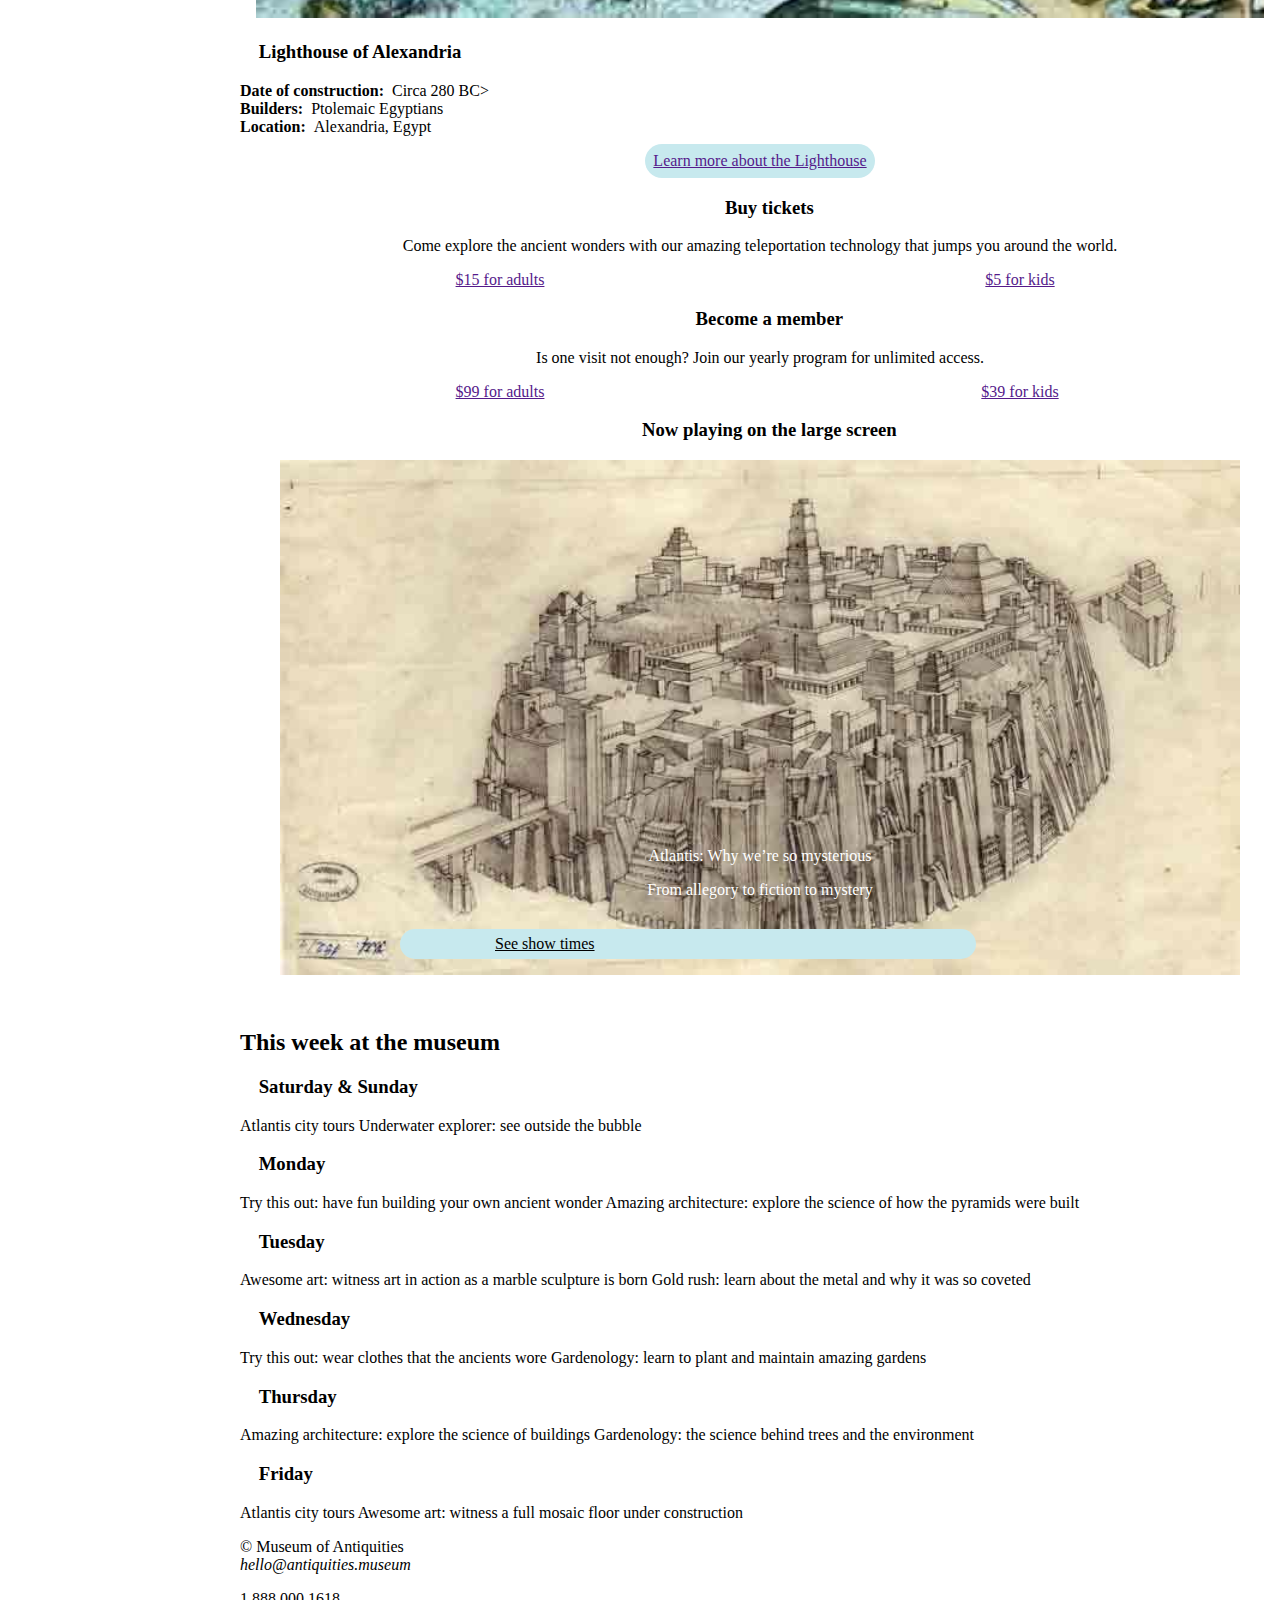
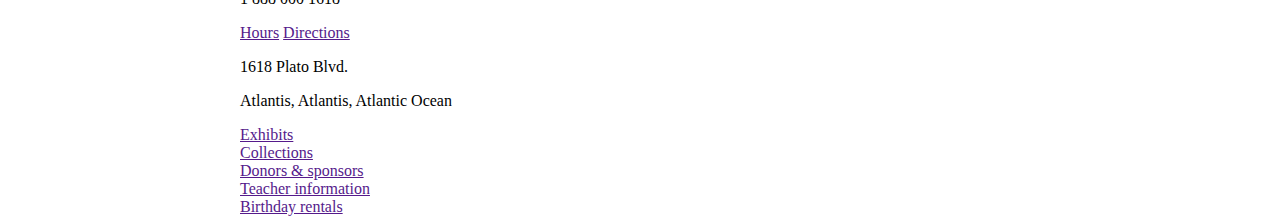
==== commit ebcf8b70: "Moved Files" ====
--- a/index.html
+++ b/index.html
@@ -2,14 +2,20 @@
 <html lang="en-ca">
 <head>
   <meta charset="utf-8">
-  <title>Museum of Antiquitiess</title>
+  <title>Museum of Antiquities</title>
+  <meta name="handheldfriendly" content="true"
+  <meta name="mobileoptimized" content="240"
   <meta name="viewport" content="width=device=width,initial-scale=1">
   <link href="css/main.css" rel="stylesheet">
 </head>
 
-<header>
-
-<h1>Museum of Antiquities</h1><img class="logo" src="img/logo.svg" alt="Company Logo"><a class="buy" href="">BUY</a>
+<div class="leftmenu">
+<header class="masthead">
+	<h1>Museum of Antiquities</h1>
+	<img class="logo" src="img/logo.svg" alt="Logo">
+	<div class="button buybutton">
+		<a class="buy" href="">BUY</a>
+	</div>
 
 	<nav class="menu">
 		<ul>
@@ -22,26 +28,29 @@
 
 </header>
 
+	<div class="headerimg">
+		<img src="img/panorama.jpg" alt="panoramic view ">
+
+			<div id="sevenw" class="headfloat content">
+				<h2>The Seven Wonders of the Ancient World</h2>
+				<p>Remarkable constructions of classical antiquity almost completely lost in time.</p>
+			</div>
+	</div>
+
+</div>
+
 <main>
 
-	<div id="sevenwonders" class="headfloat">
-		<div class= "content">
-		<img src="img/panorama.jpg" alt="panoramic view ">
-			<p class="floatwonder"><strong>The Seven Wonders of the Ancient World</strong></p>
-				<p class="float">Remarkable constructions of classical antiquity almost completely lost in time.</p>
-		</div>
-	</div>
-
-<h2>The Seven Wonders</h2>
-
-<img class= "sevenwonders" src="img/giza.jpg" alt="Image of Giza">
-
-<h3>Great Pyramid of Giza</h3>
-
-	<dl class="info">
-		<dt class="date">Date of construction:</dt><dd class="days">2584–2561 BC</dd>
-		<dt class="builders">Builders:</dt><dd class="civ">Egyptians</dd>
-		<dt class="location">Location:</dt><dd class="place">Giza Necropolis, Egypt</dd>
+	<h2 class= "wonderheader">The Seven Wonders</h2>
+
+	<img class= "sevenwonders" src="img/giza.jpg" alt="Image of Giza">
+
+	<h3>Great Pyramid of Giza</h3>
+
+	<dl class="info">
+		<dt>Date of construction:</dt><dd>2584–2561 BC</dd>
+		<dt>Builders:</dt><dd>Egyptians</dd>
+		<dt>Location:</dt><dd>Giza Necropolis, Egypt</dd>
 	</dl>
 
 	<br>
@@ -49,30 +58,31 @@
 	<div class="button">
 		<a class="learnmore" href="">Learn more about Giza</a>
 	</div>
+
 	<img class= "sevenwonders" src="img/babylon.jpg" alt="Image of Babylon">
 
-<h3>Hanging Gardens of Babylon</h3>
-
-	<dl class="info">
-			<dt class= "date">Date of construction:</dt><dd class= "data">Circa 600 BC</dd>
-			<dt class= "builders">Builders:</dt><dd class= "civ">Babylonians</dd>
-			<dt class="location">Location:</dt><dd class= "place">Nineveh, Iraq</dd>
+	<h3>Hanging Gardens of Babylon</h3>
+
+	<dl class="info">
+			<dt>Date of construction:</dt><dd>Circa 600 BC</dd>
+			<dt>Builders:</dt><dd>Babylonians</dd>
+			<dt>Location:</dt><dd>Nineveh, Iraq</dd>
 	</dl>
 
 	<br>
 
 	<div class="button">
 		<a class="learnmore" href="">Learn more about the Hanging Gardens</a>
-</div>
-
-<img class= "sevenwonders" src="img/artemis.jpg" alt="Image of Artemis">
-
-<h3>Temple of Artemis</h3>
-
-	<dl class="info">
-			<dt class= "date">Date of construction:</dt><dd class= "data">Circa 550 BC</dd>
-			<dt class= "builders">Builders:</dt><dd class= "civ">Greeks</dd>
-			<dt class="location">Location:</dt><dd class= "place">Selçuk, Turkey</dd>
+	</div>
+
+	<img class= "sevenwonders" src="img/artemis.jpg" alt="Image of Artemis">
+
+	<h3>Temple of Artemis</h3>
+
+	<dl class="info">
+		<dt>Date of construction:</dt><dd>Circa 550 BC</dd>
+		<dt>Builders:</dt><dd>Greeks</dd>
+		<dt>Location:</dt><dd>Selçuk, Turkey</dd>
 	</dl>
 
 
@@ -80,128 +90,142 @@
 		<a class="learnmore" href="">Learn more about the Temple</a>
 	</div>
 
-<img class= "sevenwonders" src="img/zeus.jpg" alt="Image of Zeus">
-
-<h3>Statue of Zeus at Olympia</h3>
-
-	<dl class="info">
-			<dt class= "date">Date of construction:</dt><dd class= "data">435 B</dd>
-			<dt class= "builders">Builders:</dt></div><dd class= "civ">Greeks</dd>
-			<dt class="location">Location:</dt><dd class= "place">Olympia, Greece</dd>
+	<img class= "sevenwonders" src="img/zeus.jpg" alt="Image of Zeus">
+
+	<h3>Statue of Zeus at Olympia</h3>
+
+	<dl class="info">
+		<dt>Date of construction:</dt><dd>435 B</dd>
+		<dt>Builders:</dt></div><dd>Greeks</dd>
+		<dt>Location:</dt><dd>Olympia, Greece</dd>
 	</dl>
 
 	<div class="button">
 		<a class="learnmore" href="">Learn more about the Statue</a>
 	</div>
 
-<img class= "sevenwonders" src="img/mausoleum.jpg" alt="Image of Mausoleum">
-
-<h3>Mausoleum at Halicarnassus</h3>
-
-	<dl class="info">
-			<dt class= "date">Date of construction:</dt><dd class= "data">351 BC</dd>
-			<dt class= "builders">Builders:</dt><dd class= "civ">Persians</dd>
-			<dt class="location">Location:</dt><dd class= "place">Bodrum, Turkey</dd>
-	</dl>
-
-<div class="button">
+	<img class= "sevenwonders" src="img/mausoleum.jpg" alt="Image of Mausoleum">
+
+	<h3>Mausoleum at Halicarnassus</h3>
+
+	<dl class="info">
+			<dt>Date of construction:</dt><dd>351 BC</dd>
+			<dt>Builders:</dt><dd>Persians</dd>
+			<dt>Location:</dt><dd>Bodrum, Turkey</dd>
+	</dl>
+
+	<div class="button">
 		<a class="learnmore" href="">Learn more about the Mausoleum</a>
-</div>
-
-<img class= "sevenwonders" src="img/colossus.jpg" alt="Image of Colossus">
-
-<h3>Colossus of Rhodes</h3>
-
-	<dl class="info">
-			<dt class= "date">Date of construction:</dt><dd class= "data">292–280 BC</dd>
-			<dt class= "builders">Builders:</dt><dd class= "place">Greeks</dd>
-			<dt class="location">Location:</dt><dd class= "place">Rhodes, Greece</dd>
-	</dl>
-
-<div class="button">
-			<a class="learnmore" href="">Learn more about Colossus</a>
-</div>
-
-<img class= "sevenwonders" src="img/pharos.jpg" alt="Image of Pharos">
-
-<h3>Lighthouse of Alexandria</h3>
-	<dl>
-		<div class="info-one">
-			<dt class= "date">Date of construction:</dt></div><div class= "data"><dd>Circa 280 BC</dd>
-			<dt class= "builders">Builders:</dt><dd class= "place">Ptolemaic Egyptians</dd>
-			<dt class="location">Location:</dt><ddclass= "egypt">Alexandria, Egypt</dd>
-	</dl>
-
-	<div class="button">
-	<a class="learnmore" href="">Learn more about the Lighthouse</a>
-</div>
-
-<h3 id="#buytickets" class="sales">Buy tickets</h3>
-<p class="centerbody">Come explore the ancient wonders with our amazing teleportation technology that jumps you around the world.</p>
-
-<div>
+	</div>
+
+	<img class= "sevenwonders" src="img/colossus.jpg" alt="Image of Colossus">
+
+	<h3>Colossus of Rhodes</h3>
+
+	<dl class="info">
+		<dt>Date of construction:</dt><dd>292–280 BC</dd>
+		<dt>Builders:</dt><dd>Greeks</dd>
+		<dt>Location:</dt><dd>Rhodes, Greece</dd>
+	</dl>
+
+	<div class="button">
+		<a class="learnmore" href="">Learn more about Colossus</a>
+	</div>
+
+	<img class= "sevenwonders" src="img/pharos.jpg" alt="Image of Pharos">
+
+	<h3>Lighthouse of Alexandria</h3>
+
+	<dl class="info-one">
+		<dt>Date of construction:</dt>><dd>Circa 280 BC</dd>
+		<dt>Builders:</dt><dd>Ptolemaic Egyptians</dd>
+		<dt>Location:</dt><dd>Alexandria, Egypt</dd>
+	</dl>
+
+	<div class="button">
+		<a class="learnmore" href="">Learn more about the Lighthouse</a>
+	</div>
+
+	<h3 id="#buytickets" class="sales">Buy tickets</h3>
+
+	<p class="centerbody">Come explore the ancient wonders with our amazing teleportation technology that jumps you around the world.</p>
+
 	<div>
 		<a class= "adults" href="">$15 for adults</a><a class= "kids" href="">$5 for kids</a>
 	</div>
-</div>
-
-<h3 class="sales">Become a member</h3>
-
-<p class="centerbody">Is one visit not enough?
-	Join our yearly program for unlimited access.</p>
-	<div>
-		<a class= "adults" href="">$99 for adults</a><a class= "kids" href="">$39 for kids</a>
-	</div>
-
-<h3 id="#nowplaying" class="sales">Now playing on the large screen</h3>
-
-<figure class='atlfig'>
-	<div class="atldiv">
-		<img class= "drawing" src="img/maroti.jpg" alt="Illustration of the City of Atlantis">
-			<p class= "atitle">Atlantis: Why we’re so mysterious</p>
-			<p class="atlfloat">From allegory to fiction to mystery</p>
-	</div>
-	<div class="showdiv">
-		<a class="showtimes" href="">See show times</a>
-	</div>
-</figure>
-
-<h2 id="#thisweek">This week at the museum</h2>
-
-<h3>Saturday & Sunday</h3>
-<p>Atlantis city tours
-Underwater explorer: see outside the bubble</p>
-
-<h3>Monday</h3>
-<p>Try this out: have fun building your own ancient wonder
-Amazing architecture: explore the science of how the pyramids were built</p>
-
-<h3>Tuesday</h3>
-<p>Awesome art: witness art in action as a marble sculpture is born
-Gold rush: learn about the metal and why it was so coveted</p>
-
-<h3>Wednesday</h3>
-<p>Try this out: wear clothes that the ancients wore
-Gardenology: learn to plant and maintain amazing gardens</p>
-
-<h3>Thursday</h3>
-<p>Amazing architecture: explore the science of buildings
-Gardenology: the science behind trees and the environment</p>
-
-<h3>Friday</h3>
-<p>Atlantis city tours
-Awesome art: witness a full mosaic floor under construction</p>
+
+	<h3 class="sales">Become a member</h3>
+
+	<p class="centerbody">Is one visit not enough?
+		Join our yearly program for unlimited access.</p>
+
+		<div>
+			<a class= "adults" href="">$99 for adults</a><a class= "kids" href="">$39 for kids</a>
+		</div>
+
+	<h3 id="#nowplaying" class="sales">Now playing on the large screen</h3>
+
+	<figure class='atlfig'>
+
+		<div class="atldiv">
+			<img class= "drawing" src="img/maroti.jpg" alt="Illustration of the City of Atlantis">
+			<div class="textbox">
+				<p class= "atitle">Atlantis: Why we’re so mysterious</p>
+				<p class="atlfloat">From allegory to fiction to mystery</p>
+			</div>
+		</div>
+
+		<div class="showdiv">
+			<a class="showtimes" href="">See show times</a>
+		</div>
+
+	</figure>
+
+	<h2 id="#thisweek">This week at the museum</h2>
+
+	<h3>Saturday &amp Sunday</h3>
+
+	<p>Atlantis city tours
+	Underwater explorer: see outside the bubble</p>
+
+	<h3>Monday</h3>
+
+	<p>Try this out: have fun building your own ancient wonder
+	Amazing architecture: explore the science of how the pyramids were built</p>
+
+	<h3>Tuesday</h3>
+
+	<p>Awesome art: witness art in action as a marble sculpture is born
+	Gold rush: learn about the metal and why it was so coveted</p>
+
+	<h3>Wednesday</h3>
+
+	<p>Try this out: wear clothes that the ancients wore
+	Gardenology: learn to plant and maintain amazing gardens</p>
+
+	<h3>Thursday</h3>
+
+	<p>Amazing architecture: explore the science of buildings
+	Gardenology: the science behind trees and the environment</p>
+
+	<h3>Friday</h3>
+
+	<p>Atlantis city tours
+	Awesome art: witness a full mosaic floor under construction</p>
 
 </main>
 
 <footer>
 
-	<p>© Museum of Antiquities</p>
+	<aside>© Museum of Antiquities</aside>
 
 	<address> hello@antiquities.museum</address>
 	<p>1 888 000 1618</p>
-	<a href="">Hours a href</a>
-	<a href="">Directions a href</a>
+
+	<div class="contact">
+		<a href="">Hours</a>
+		<a href="">Directions</a>
+	</div>
 
 	<p>1618 Plato Blvd.</p>
 	<p>Atlantis, Atlantis, Atlantic Ocean</p>
--- a/css/main.css
+++ b/css/main.css
@@ -1,3 +1,9 @@
+@-moz-viewport {width: device-width; scale: 1;}
+@-ms-viewport {width: device-width; scale: 1;}
+@-o-viewport {width: device-width; scale: 1;}
+@-webkit-viewport {width: device-width; scale: 1;}
+@viewport {width: device-width; scale: 1;}
+
 html {
   box-sizing: border-box;
 }
@@ -6,22 +12,56 @@
   box-sizing: inherit;
 }
 
+body {
+	margin:0;
+}
+
 /*------header-------*/
 
+.masthead {
+	text-align: left;
+	position: relative;
+}
+
+.logo
+{
+	width:2em;
+	/*float: left;*/
+	display: inline-block;
+	position: relative;
+	margin-left: 2em;
+}
+
+/*h1 {
+	font-size: 1.8em;
+	margin:1em;
+}*/
+
 h1 {
-	font-size: 1.8em;
+	display: block;
+	margin:1.2em;
+}
+
+.menu {
+	margin-bottom: 0;
+	margin-top:1em;
 }
 
 .menu ul {
 	margin: 0;
 	list-style-type: none;
 	overflow: hidden;
-}
-
-nav li {
-	float: left;
-	padding: 1em;
-}
+	padding: 0;
+}
+
+	nav li {
+	width: 100%;
+	display: inline-block;
+	text-align: center;
+	padding: 0.5em 0 0.5em 0;
+	margin: 0;
+	}
+
 
 .menu a {
 	text-align: center;
@@ -33,106 +73,112 @@
 width:100%;
 }
 
-/*------logo & button-------*/
-
-h1 {
-	padding-left: 70px;
-	display:inline-block;
+@media only screen and (min-width: 15em) {
+	nav li {
+		width: 49%;
+	}
+
+	h1 {
+	font-size: 1.8em;
+	margin:1.4em;
+	}
+
+}
+
+@media only screen and (min-width: 37.5em) {
+	nav li {
+	width: 24%;
+	}
+}
+
+/*------buy button-------*/
+
+.buy {
+	/*float:right;*/
+	background-color:#c7e9ee;
+	border-radius:10px;
+	text-decoration: none;
+	padding:0.5em;
+}
+
+.buybutton {
+	width: 3em;
+	float: right;
+	margin-right: 2em;
+}
+
+}
+
+/*-------------*/
+
+/*------Image-------*/
+
+.headerimg {
+position:relative;
+}
+
+.content {
+	position: absolute;
+	width: 100%;
+	text-align: center;
+	top: 0;
+}
+
+.headfloat {
 	position:relative;
-	top:2px;
-	margin:0.5em;
-}
-
-.logo {
-	width: 13%;
-	position: relative;
-	top:10px;
-	right:370px;
-}
-
-.buy {
-	margin-bottom:1rem;
-	background-color:#c7e9ee;
-	text-decoration:none;
-	padding:5px;
-	border-radius:10px;
-}
-
-/*------Image-------*/
-
-h2 {
-	text-align: center;
-}
+}
+
+/*.headerimg {
+	position: relative;
+	color: white;
+}
+
+.content {
+	position: absolute;
+	width:100%;
+	text-align: center;
+	bottom: 0;
+	margin: 4em 0;
+}
+
+.headfloat h2, .headfloat p {
+	display: block;
+}
+
+.headerimg img {
+	width: 100%;
+}*/
+
+@media only screen and (min-width: 15em) {
+	}
+
+
+/*-------------*/
+
+/*------Information-------*/
 
 h3 {
-	padding-left: 20px;
-}
-
-img {
-	width: 100%;
-}
-
-.headfloat {
-	position: relative;
-	color: white;
-}
-
-.float {
-	position:absolute;
-	bottom: 4em;
-	left: 40px;
-}
-
-.floatwonder {
-	position:absolute;
-	bottom: 100px;
-	left: 150px;
-}
-
-.content {
-	position: relative;
-}
-
-.sevenwonders {
-	padding-left:20px;
-	padding-right:20px;
-}
-
-/*------Information-------*/
-
-
-dt, dd {
-	display: inline;
-	margin-bottom:2em;
-}
-
-.date {
+	margin-left:1em;
+}
+
+.info {
+	margin-left:1em;
+}
+
+dd, dt {
+	display:inline;
+}
+
+dt {
+float:left;
+clear:left;
+font-weight: bold;
+}
+
+dd {
 	float:left;
-	width: 8.8em;
-}
-
-.days {
-	margin-left: 0.1em;
-}
-
-.builders {
-	float:left;
-	margin-left:1em;
-}
-
-.civ {
-	float:left;
-	margin-left: 0.1em;
-}
-
-.location {
-	float:left;
-	margin-left:1em;
-}
-
-.place {
-	float:left;
-	margin-left: 0.1em;
+	margin:0;
+	margin-left:0.5em;
 }
 
 .Egypt {
@@ -144,14 +190,26 @@
 	background-color: #c7e9ee;
 	border-radius:20px;
 	padding:0.5em;
+	text-align:center;
+	margin-top:0.5em;
 }
 
 .button {
 	text-align:center;
 	margin-bottom: 1em;
-}
-
-/*------Atlantis-------*/
+	margin-top:;
+	clear: both;
+}
+
+.sevenwonders {
+
+	width: calc(100% - 2em);
+	margin: 0 1em;
+	}
+
+/*-------------*/
+
+/*------Atlantis Image & Text-------*/
 
 .movie {
 	position: relative;
@@ -181,16 +239,21 @@
 	position: relative;
 }
 
+.textbox {
+	position: absolute;
+	bottom: 0;
+	width: 100%;
+	text-align:center;
+	margin: 4em 0;
+
+}
+
 .atitle {
-	position:absolute;
-	bottom: 100px;
-	left: 100px;
-	font-weight: bold;
-	font-size:1.3rem;
+	display:block;
 }
 
 .atlfloat {
-	position:absolute;
+	display: block;
 }
 
 .showtimes {
@@ -200,6 +263,7 @@
 	bottom:6px
 }
 
+
 .showdiv {
 	padding-top:15px;
 	padding-bottom:15px;
@@ -219,18 +283,78 @@
 	text-align: center;
 }
 
-.adults {
-	display: inline-block;
-	padding-left: 100px;
-}
-
-.kids {
-	display: inline-block;
-	padding-left: 180px
-}
+.adults, .kids {
+	width: 50%;
+	display: inline-block;
+	text-align: center;
+}
+
+/*-------------*/
 
 /*------footer-------*/
 
 .services {
 	display: block;
 }
+
+.contact {
+	display: inline;
+}
+/*-------------*/
+
+
+@media only screen and (min-width: 50em) {
+
+	.leftmenu {
+		width: 15em;
+		height: 100vh;
+		position:fixed;
+	}
+
+	main, footer {
+		width: calc(100% - 15em);
+		float:right;
+	}
+
+	nav li {
+	width: 100%;
+	display: inline-block;
+	text-align: left;
+	margin-left: 1em;
+	padding: 0.5em 0 0.5em 0;
+	}
+
+.content {
+	width:100%;
+	text-align: center;
+	position: relative;
+	top: -5.8em;
+}
+
+.content h2 {
+	position: relative;
+
+	color: white;
+}
+
+.content p {
+color:black;
+}
+
+.headerimg {
+	position: static;
+}
+
+.headfloat h2, .headfloat p {
+	display: block;
+}
+
+.headfloat {
+	margin:0;
+}
+
+.headerimg img {
+	width: 100%;
+}
+
+}
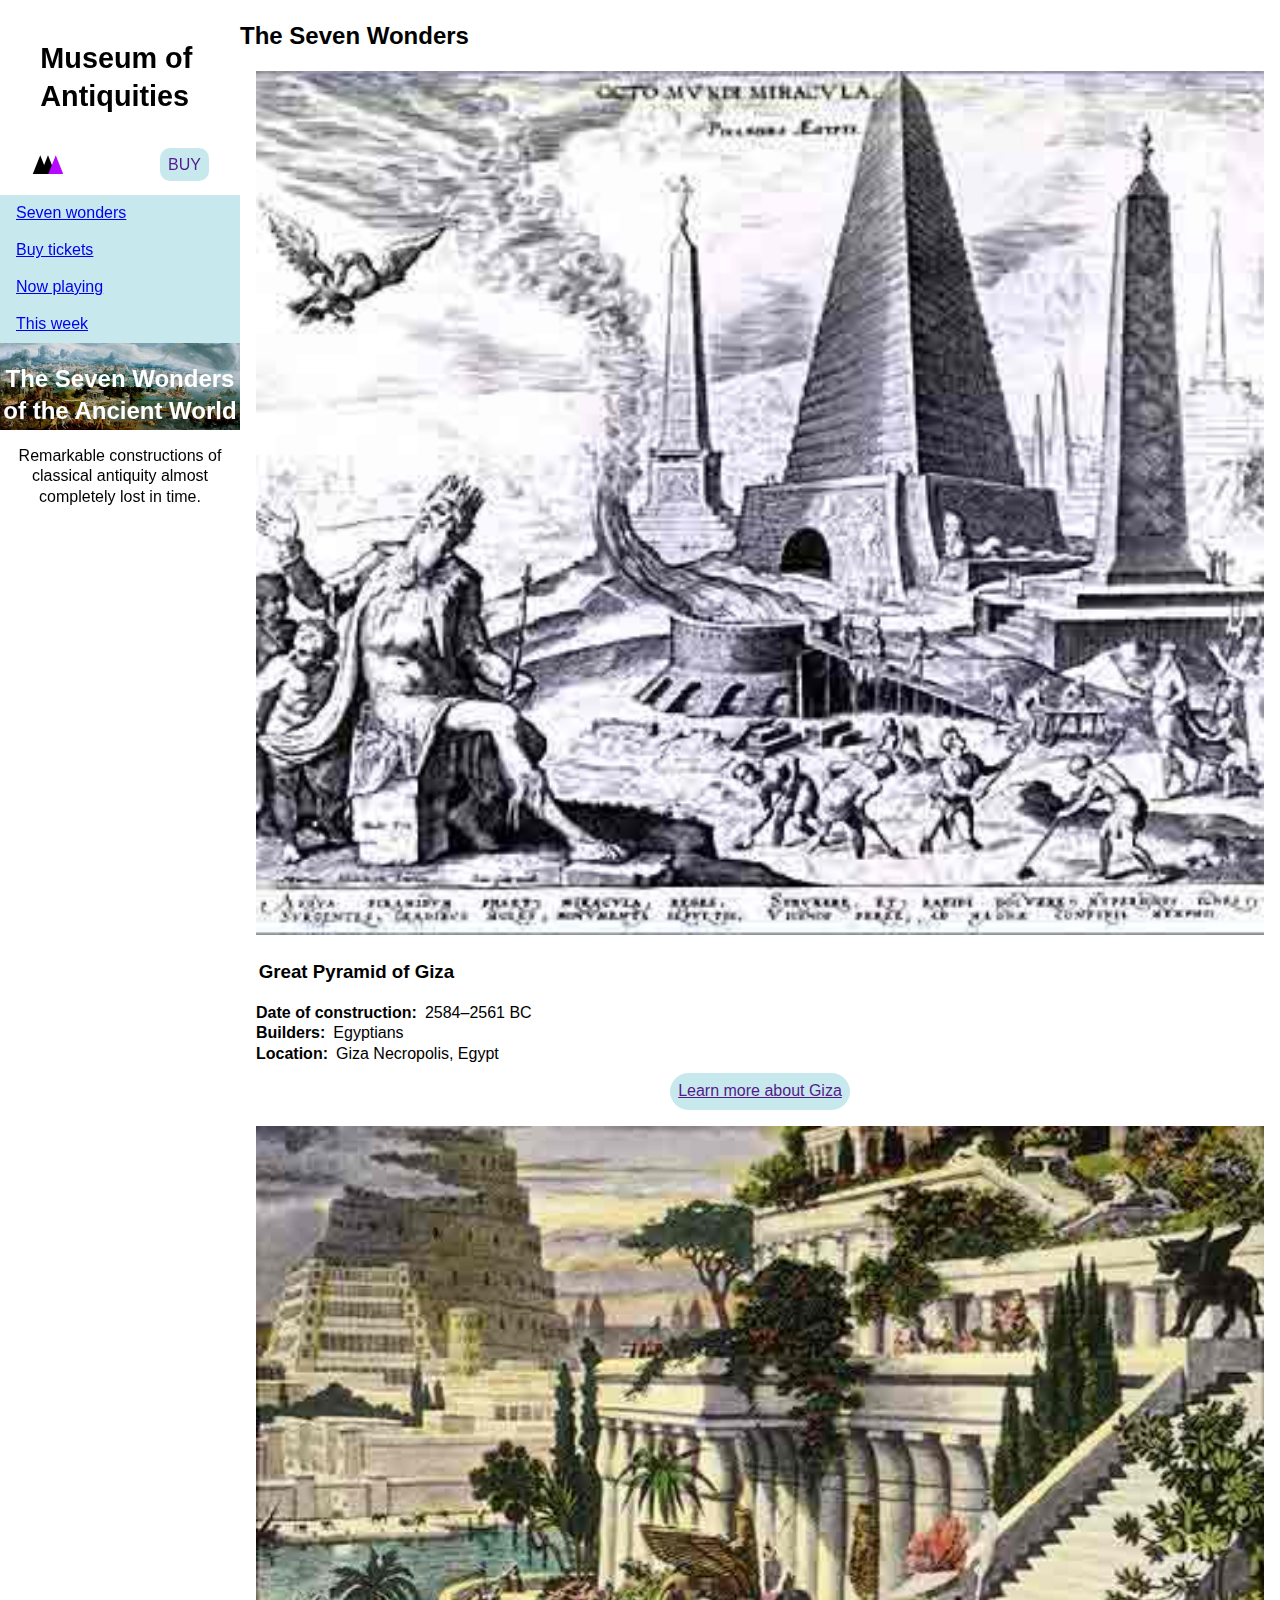
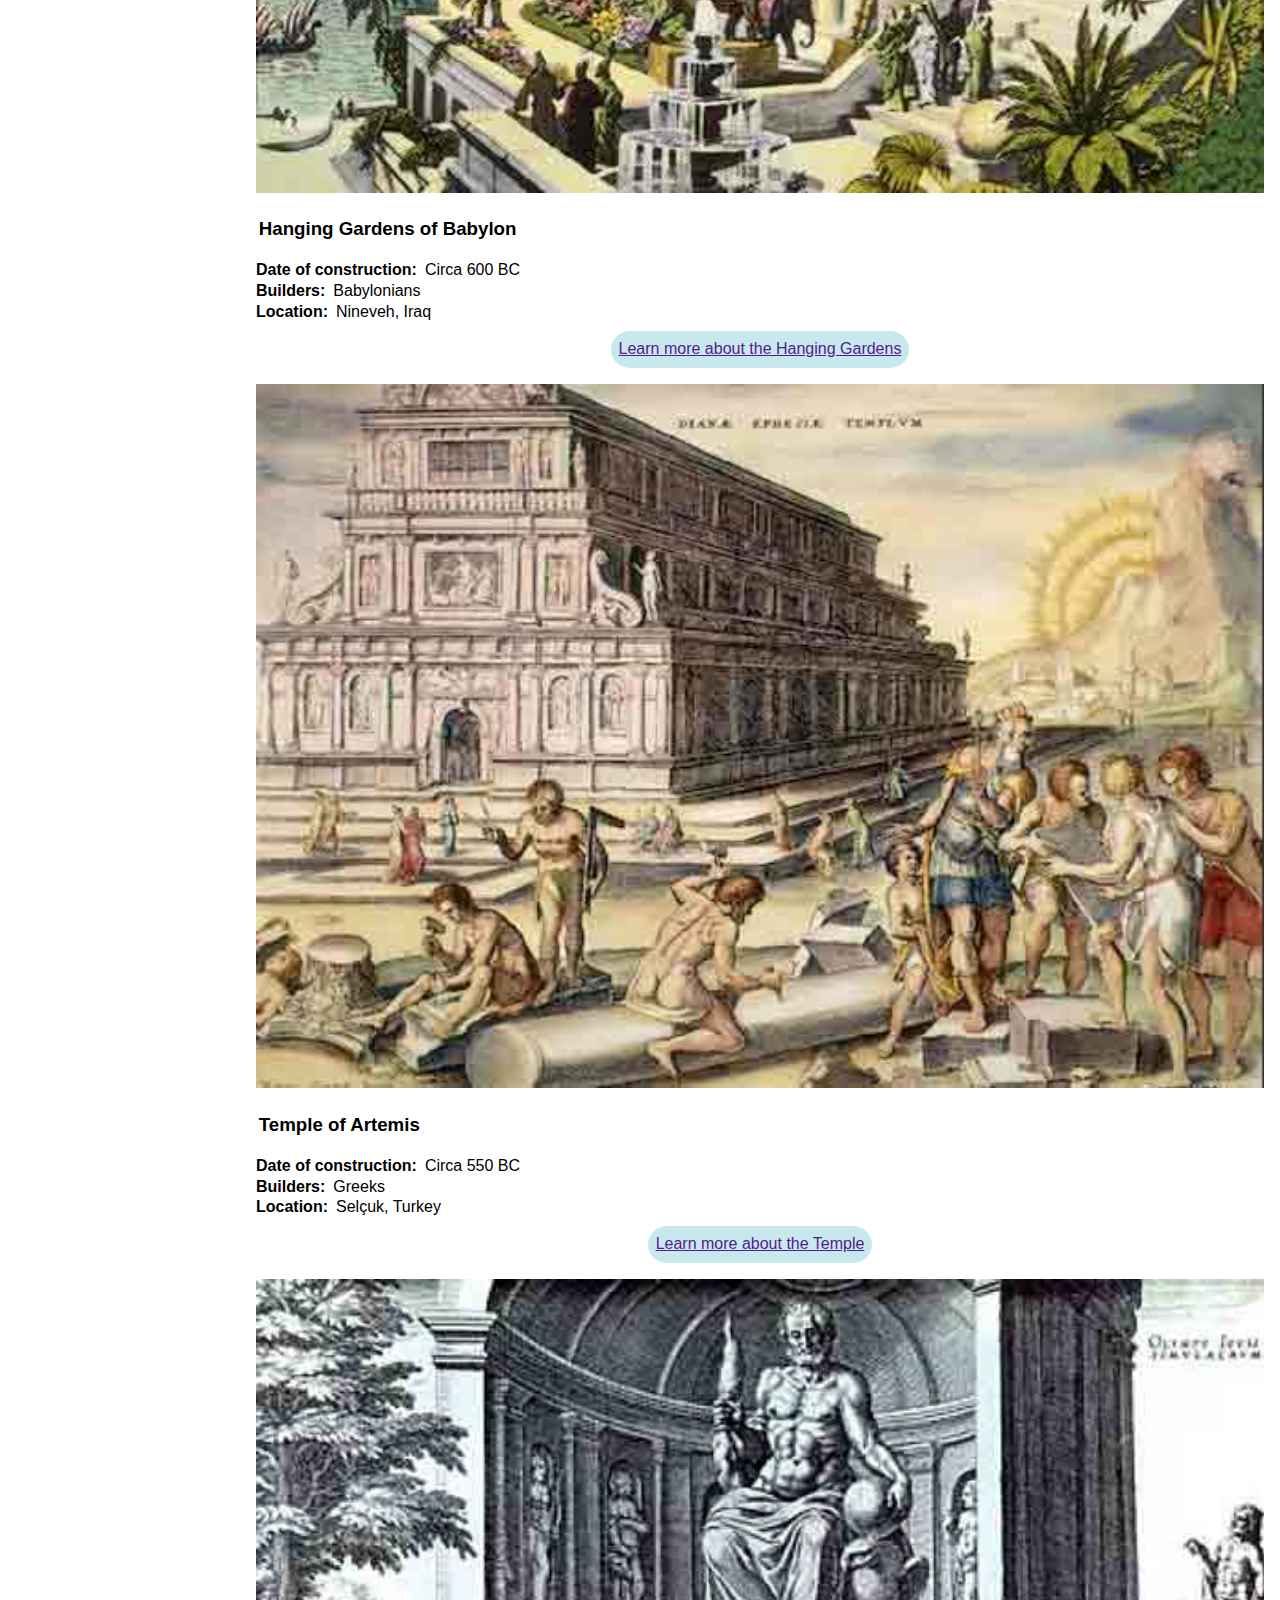
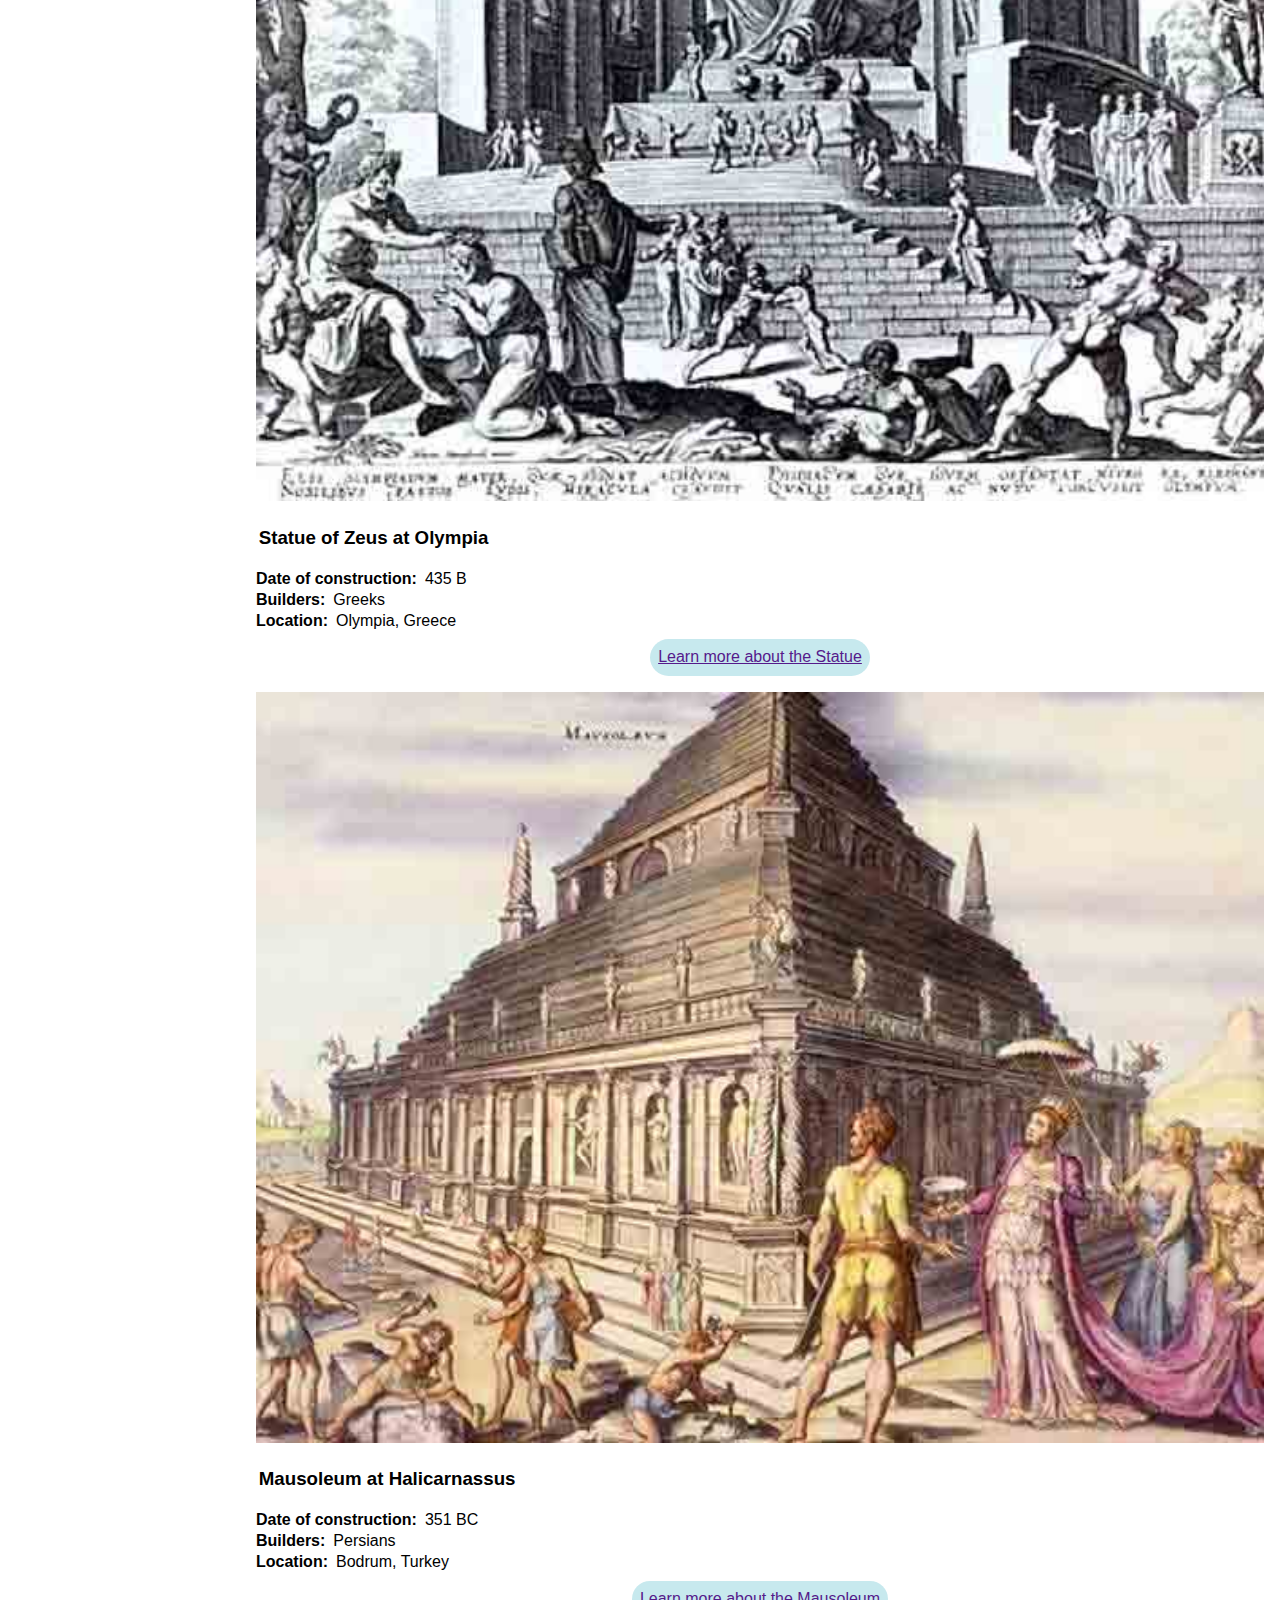
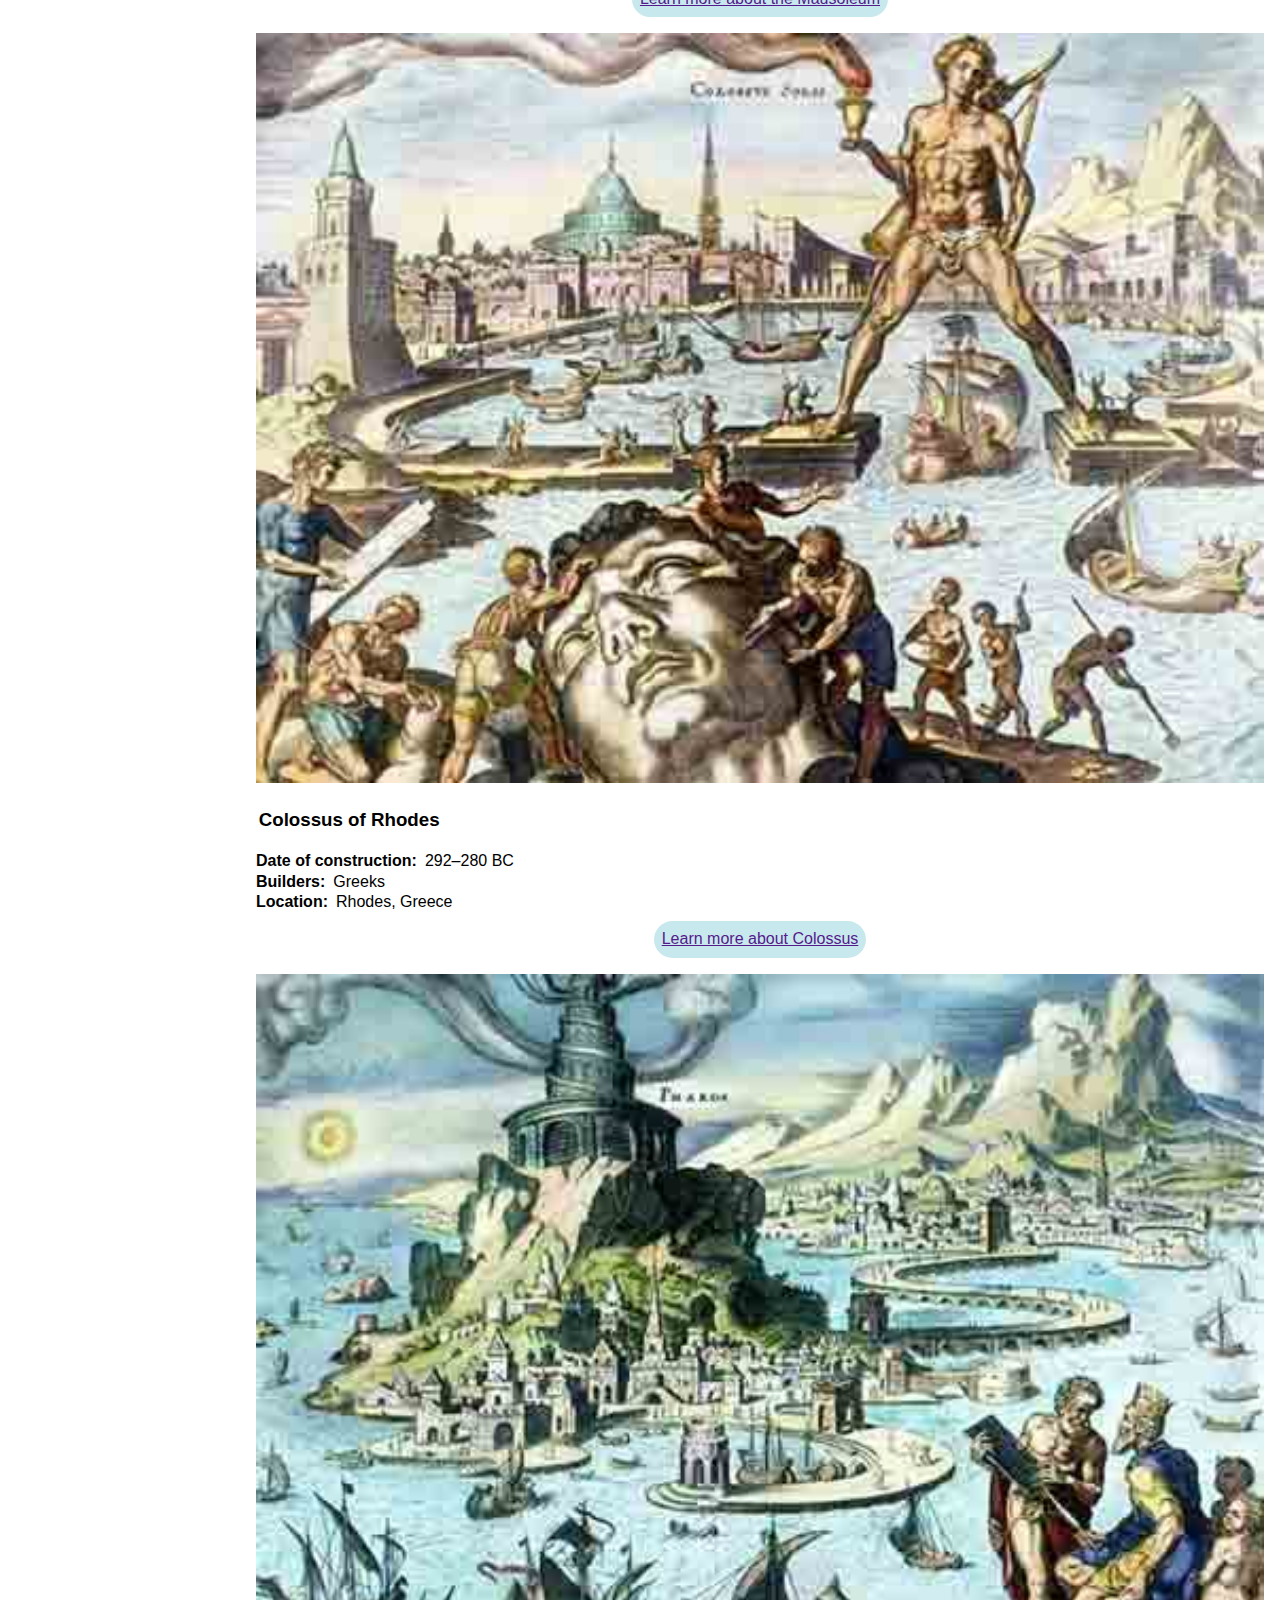
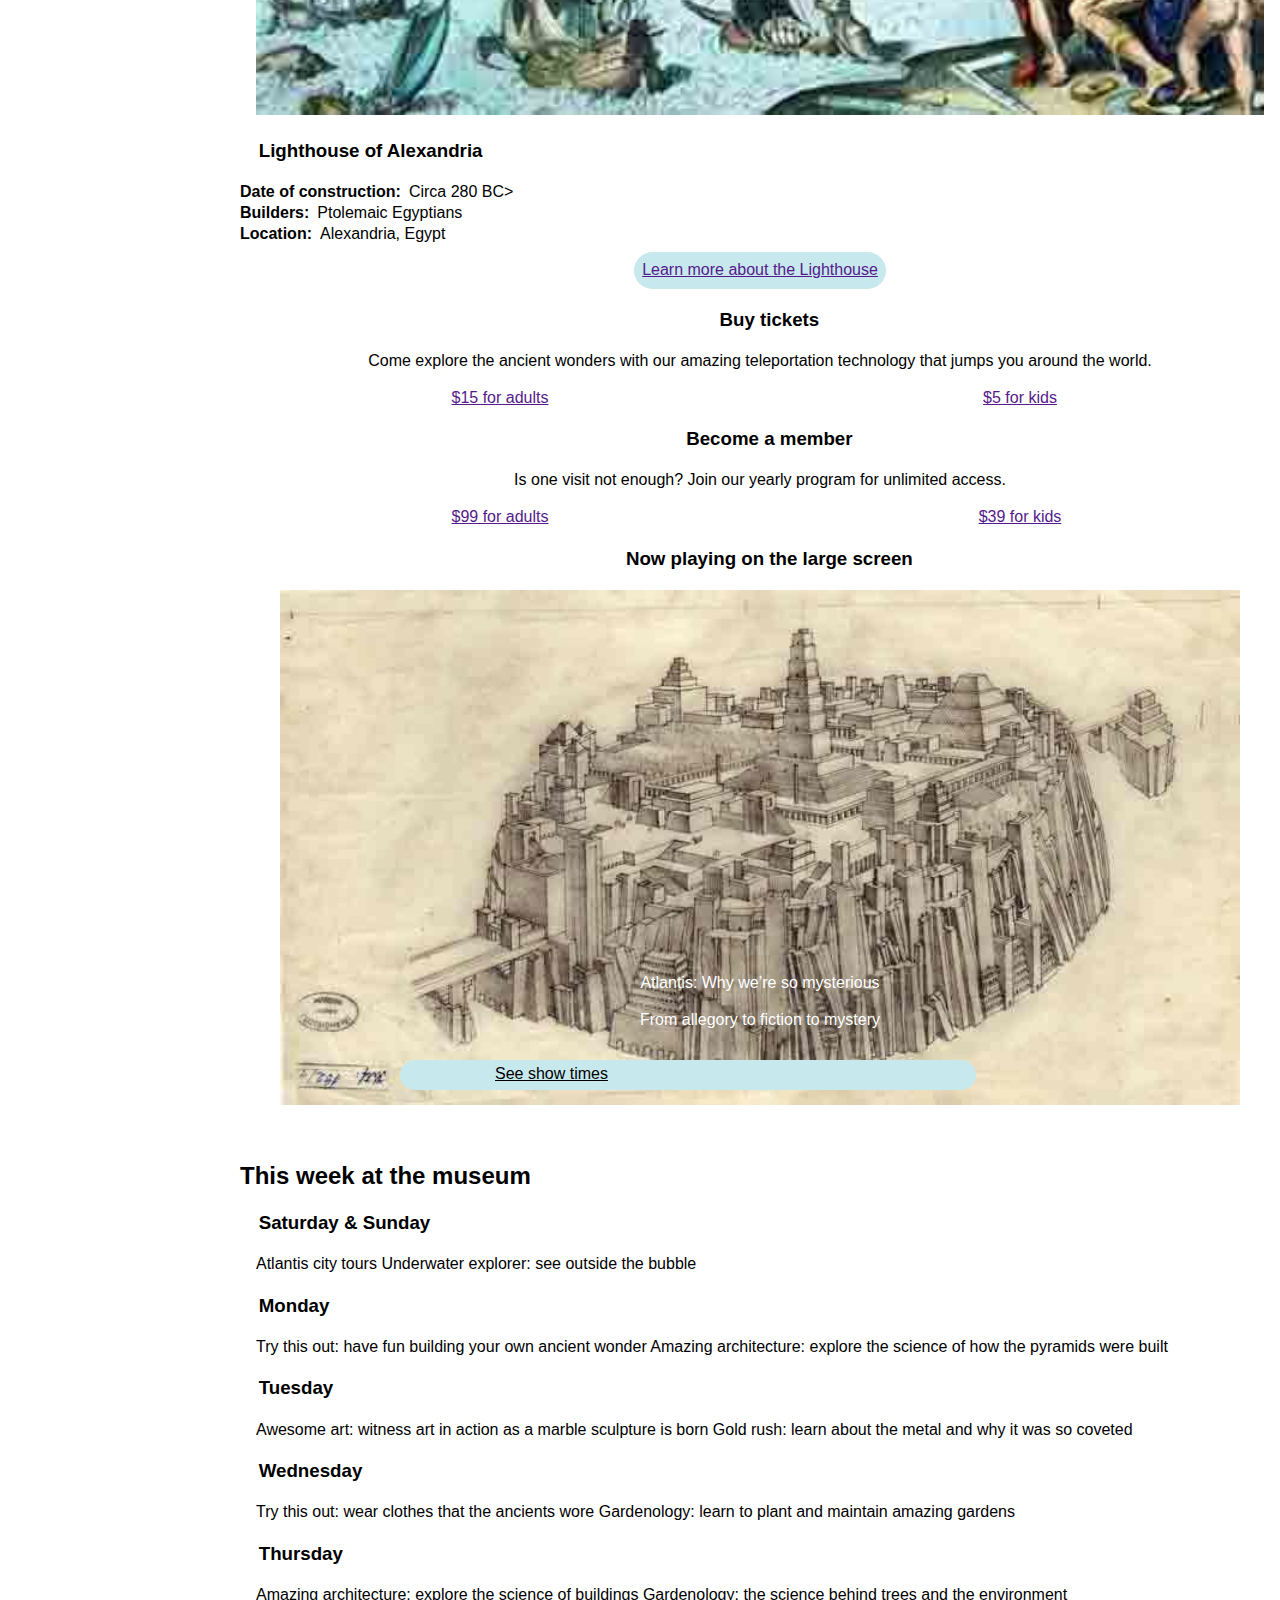
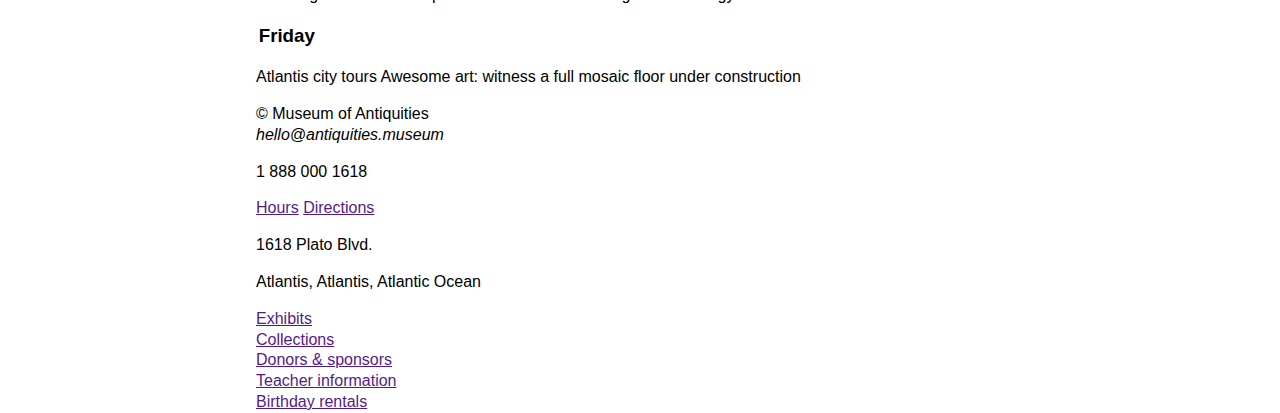
==== commit 0151022e: "Added Print Media Queries" ====
--- a/index.html
+++ b/index.html
@@ -31,7 +31,7 @@
 	<div class="headerimg">
 		<img src="img/panorama.jpg" alt="panoramic view ">
 
-			<div id="sevenw" class="headfloat content">
+			<div id="sevenwonders" class="headfloat content">
 				<h2>The Seven Wonders of the Ancient World</h2>
 				<p>Remarkable constructions of classical antiquity almost completely lost in time.</p>
 			</div>
@@ -185,57 +185,59 @@
 
 	<h3>Saturday &amp Sunday</h3>
 
-	<p>Atlantis city tours
+	<p class="days">Atlantis city tours
 	Underwater explorer: see outside the bubble</p>
 
 	<h3>Monday</h3>
 
-	<p>Try this out: have fun building your own ancient wonder
+	<p class="days">Try this out: have fun building your own ancient wonder
 	Amazing architecture: explore the science of how the pyramids were built</p>
 
 	<h3>Tuesday</h3>
 
-	<p>Awesome art: witness art in action as a marble sculpture is born
+	<p class="days">Awesome art: witness art in action as a marble sculpture is born
 	Gold rush: learn about the metal and why it was so coveted</p>
 
 	<h3>Wednesday</h3>
 
-	<p>Try this out: wear clothes that the ancients wore
+	<p class="days">Try this out: wear clothes that the ancients wore
 	Gardenology: learn to plant and maintain amazing gardens</p>
 
 	<h3>Thursday</h3>
 
-	<p>Amazing architecture: explore the science of buildings
+	<p class="days">Amazing architecture: explore the science of buildings
 	Gardenology: the science behind trees and the environment</p>
 
 	<h3>Friday</h3>
 
-	<p>Atlantis city tours
+	<p class="days">Atlantis city tours
 	Awesome art: witness a full mosaic floor under construction</p>
 
 </main>
 
 <footer>
 
-	<aside>© Museum of Antiquities</aside>
-
-	<address> hello@antiquities.museum</address>
-	<p>1 888 000 1618</p>
-
-	<div class="contact">
-		<a href="">Hours</a>
-		<a href="">Directions</a>
-	</div>
-
-	<p>1618 Plato Blvd.</p>
-	<p>Atlantis, Atlantis, Atlantic Ocean</p>
-
-	<div>
-		<a class="services" href="">Exhibits</a>
-		<a class="services" href="">Collections</a>
-		<a class="services" href="">Donors & sponsors</a>
-		<a class="services" href="">Teacher information</a>
-		<a class="services" href="">Birthday rentals</a>
+	<div class="foot"
+		<aside>© Museum of Antiquities</aside>
+
+		<address> hello@antiquities.museum</address>
+		<p>1 888 000 1618</p>
+
+		<div class="contact">
+			<a href="">Hours</a>
+			<a href="">Directions</a>
+		</div>
+
+		<p>1618 Plato Blvd.</p>
+		<p>Atlantis, Atlantis, Atlantic Ocean</p>
+
+		<div>
+			<a class="services" href="">Exhibits</a>
+			<a class="services" href="">Collections</a>
+			<a class="services" href="">Donors & sponsors</a>
+			<a class="services" href="">Teacher information</a>
+			<a class="services" href="">Birthday rentals</a>
+		</div>
 	</div>
 
 </footer>
--- a/css/main.css
+++ b/css/main.css
@@ -6,6 +6,15 @@
 
 html {
   box-sizing: border-box;
+  -moz-text-size-adjust:100%;
+  -ms-text-size-adjust:100%;
+  -webkit-text-size-adjust:100%;
+  -text-size-adjust:100%;
+
+  font-size: 100%;
+  line-height:1.3;
+  font: normal 100%/1.3 Verdana,sans-serif;
+}
 }
 
 *, *::before, *::after {
@@ -289,6 +298,10 @@
 	text-align: center;
 }
 
+.days {
+	margin-left: 1em;
+}
+
 /*-------------*/
 
 /*------footer-------*/
@@ -299,6 +312,10 @@
 
 .contact {
 	display: inline;
+}
+
+.foot {
+	padding-left: 1em;
 }
 /*-------------*/
 
@@ -358,3 +375,30 @@
 }
 
 }
+
+@media print {
+
+  .menu {
+    display:none;
+  }
+
+  main a::after {
+    text-decoration: none;
+
+  }
+
+  .wonderheader {
+  	text-align: center;
+  }
+
+  h1 {
+  	display: inline-block;
+  }
+
+  .logo {
+  	float: left;
+  	position: absolute;
+  	top: 2em;
+  }
+
+}
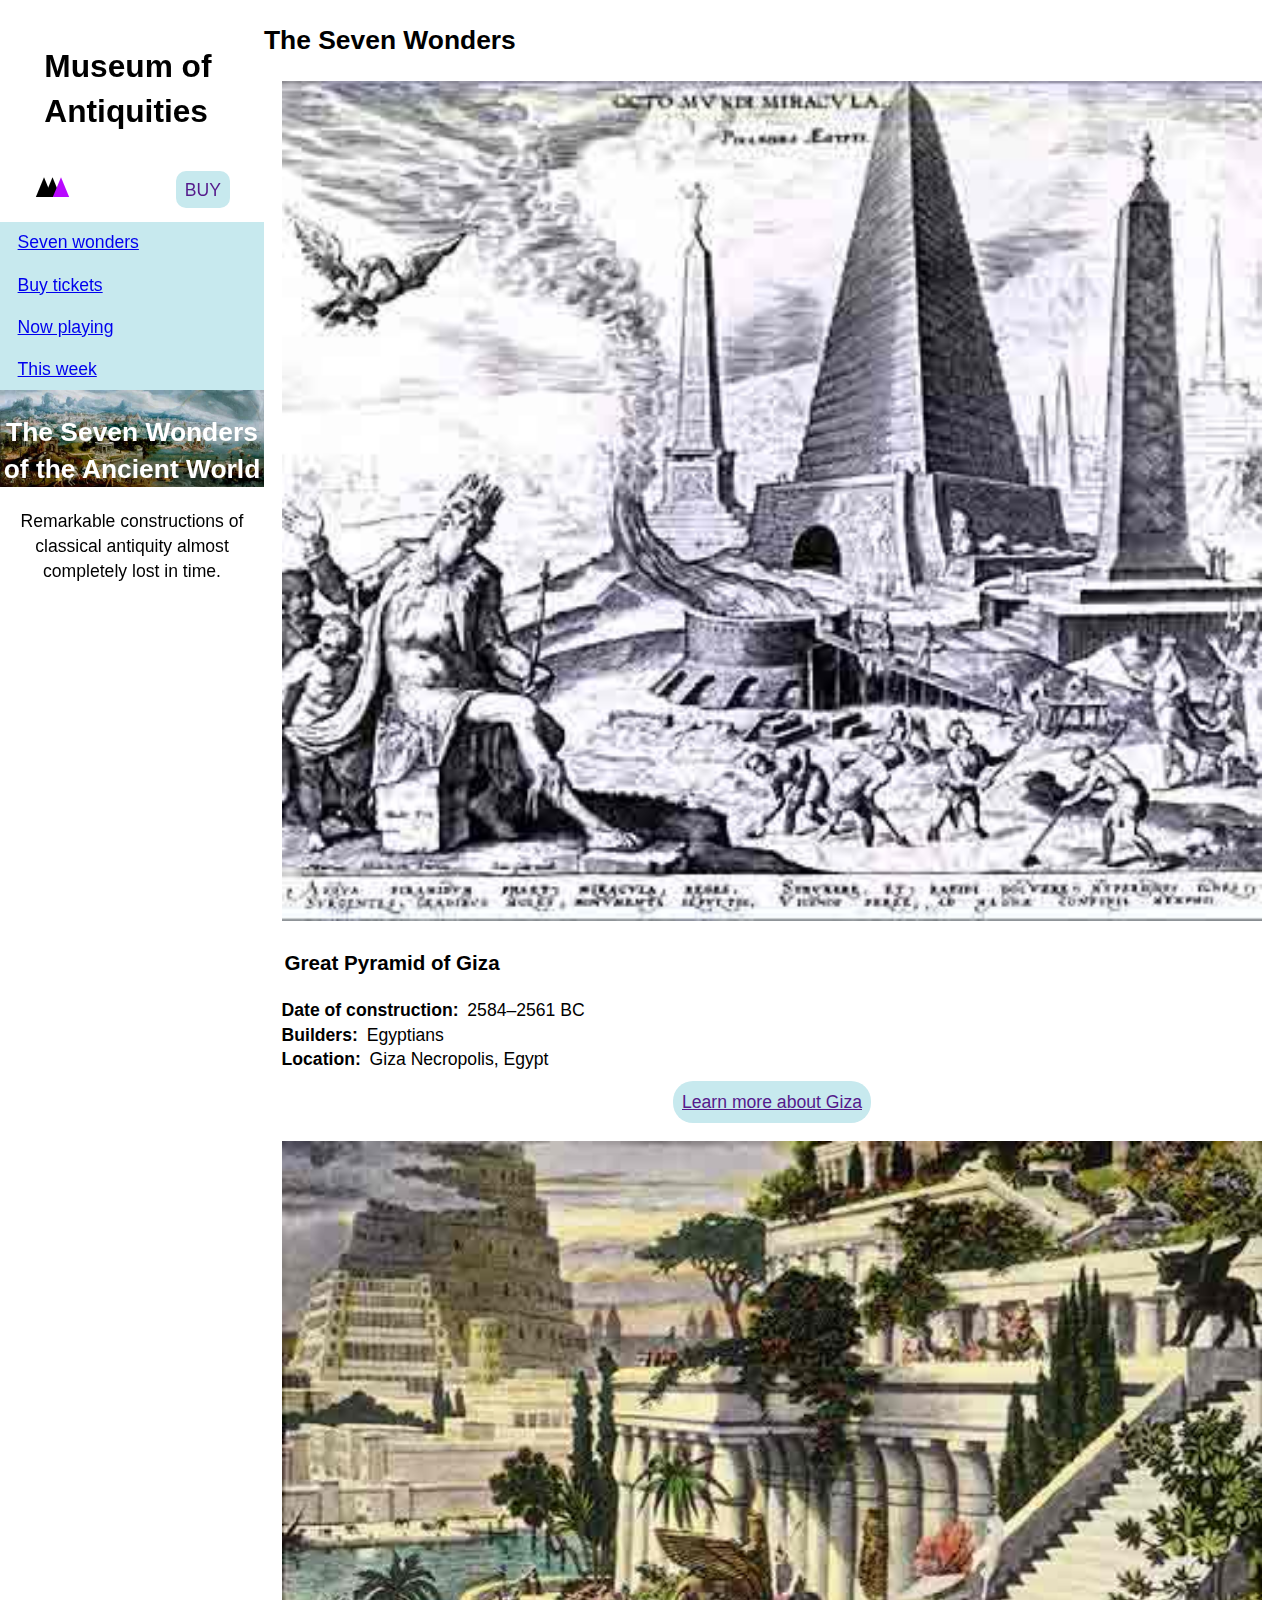
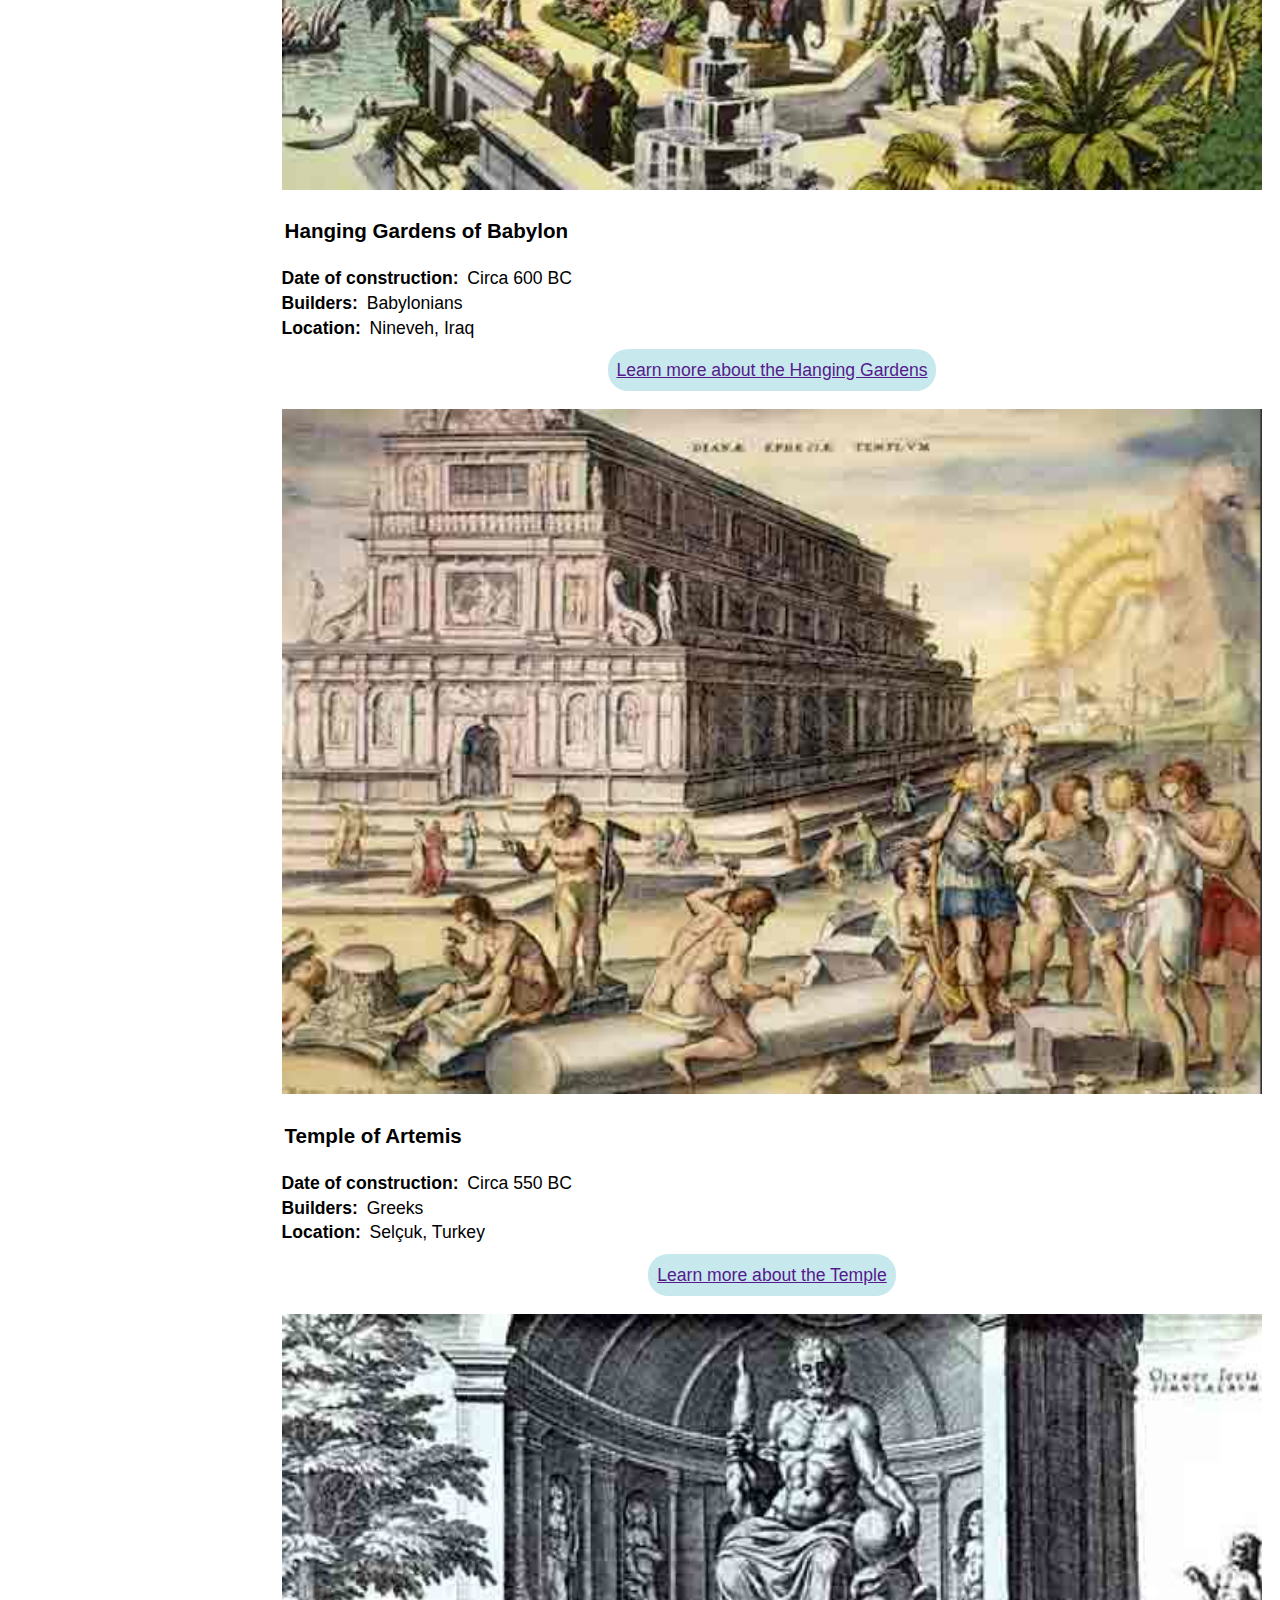
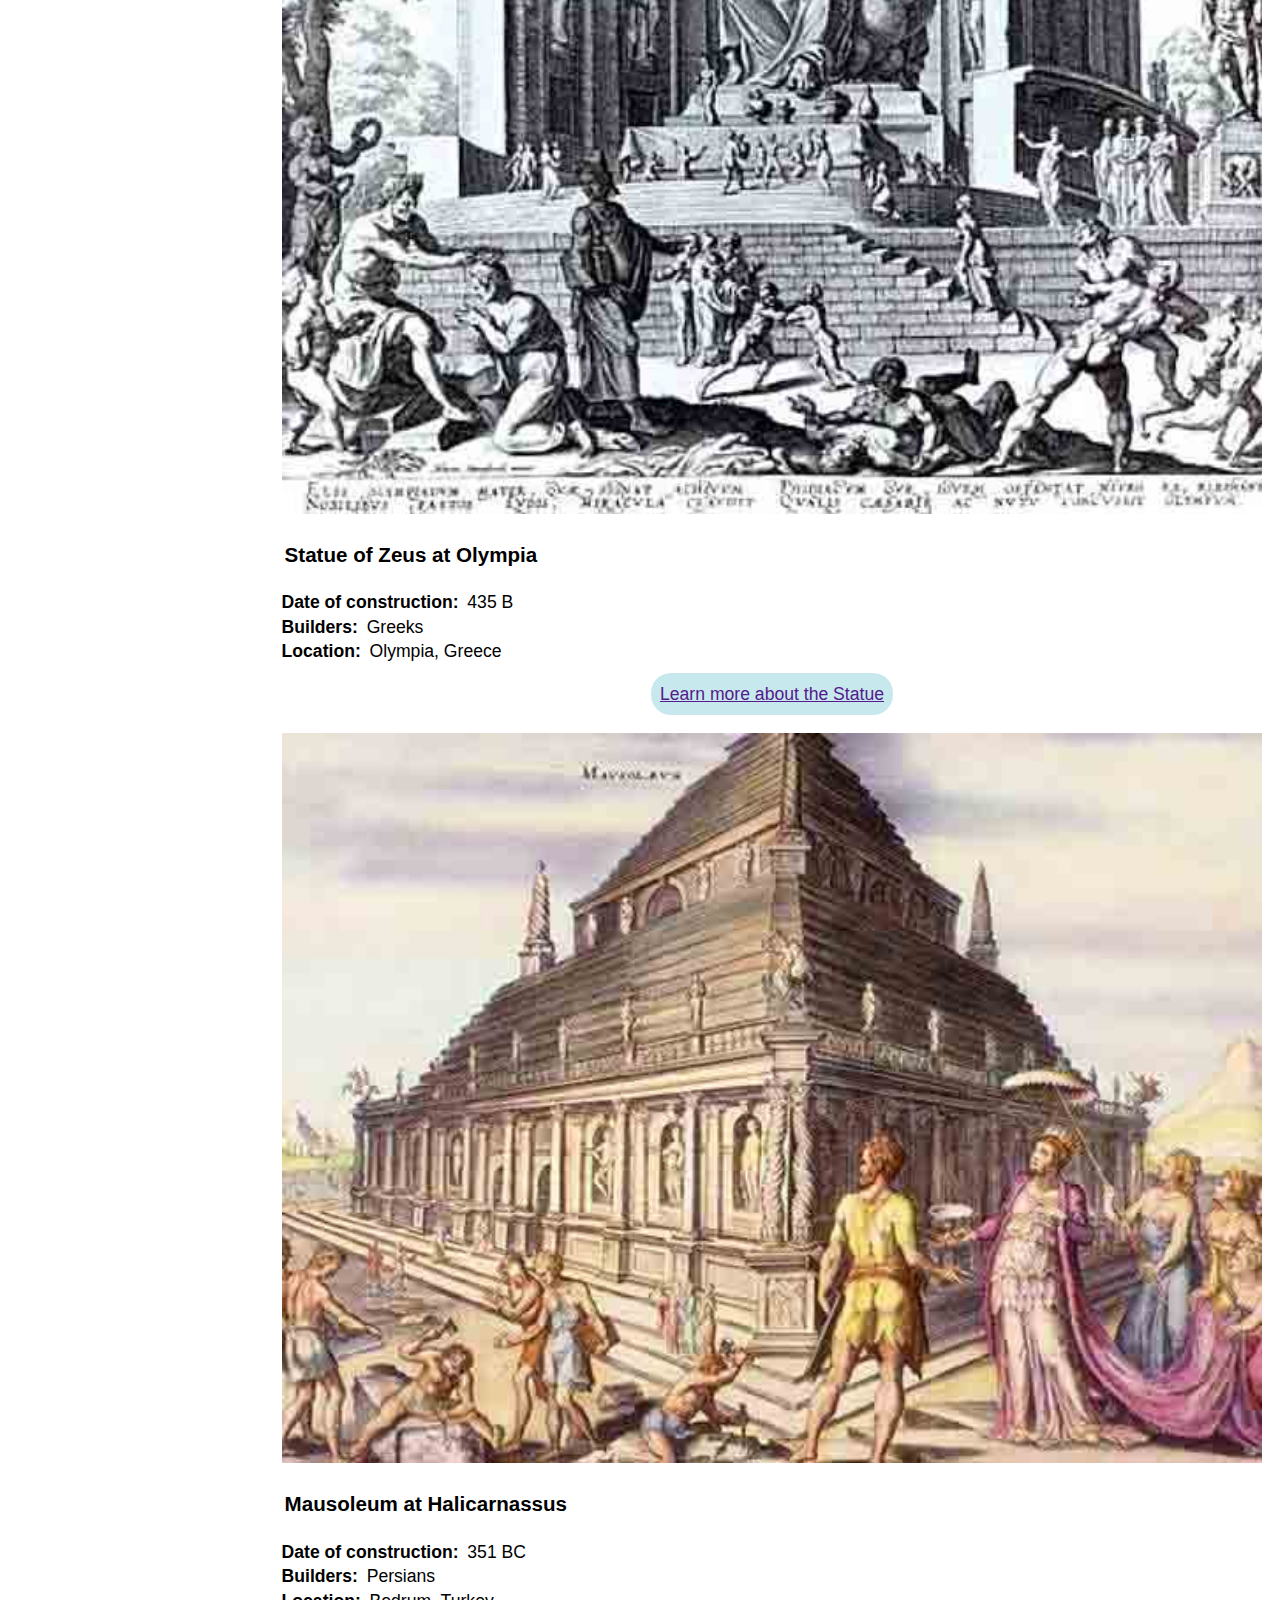
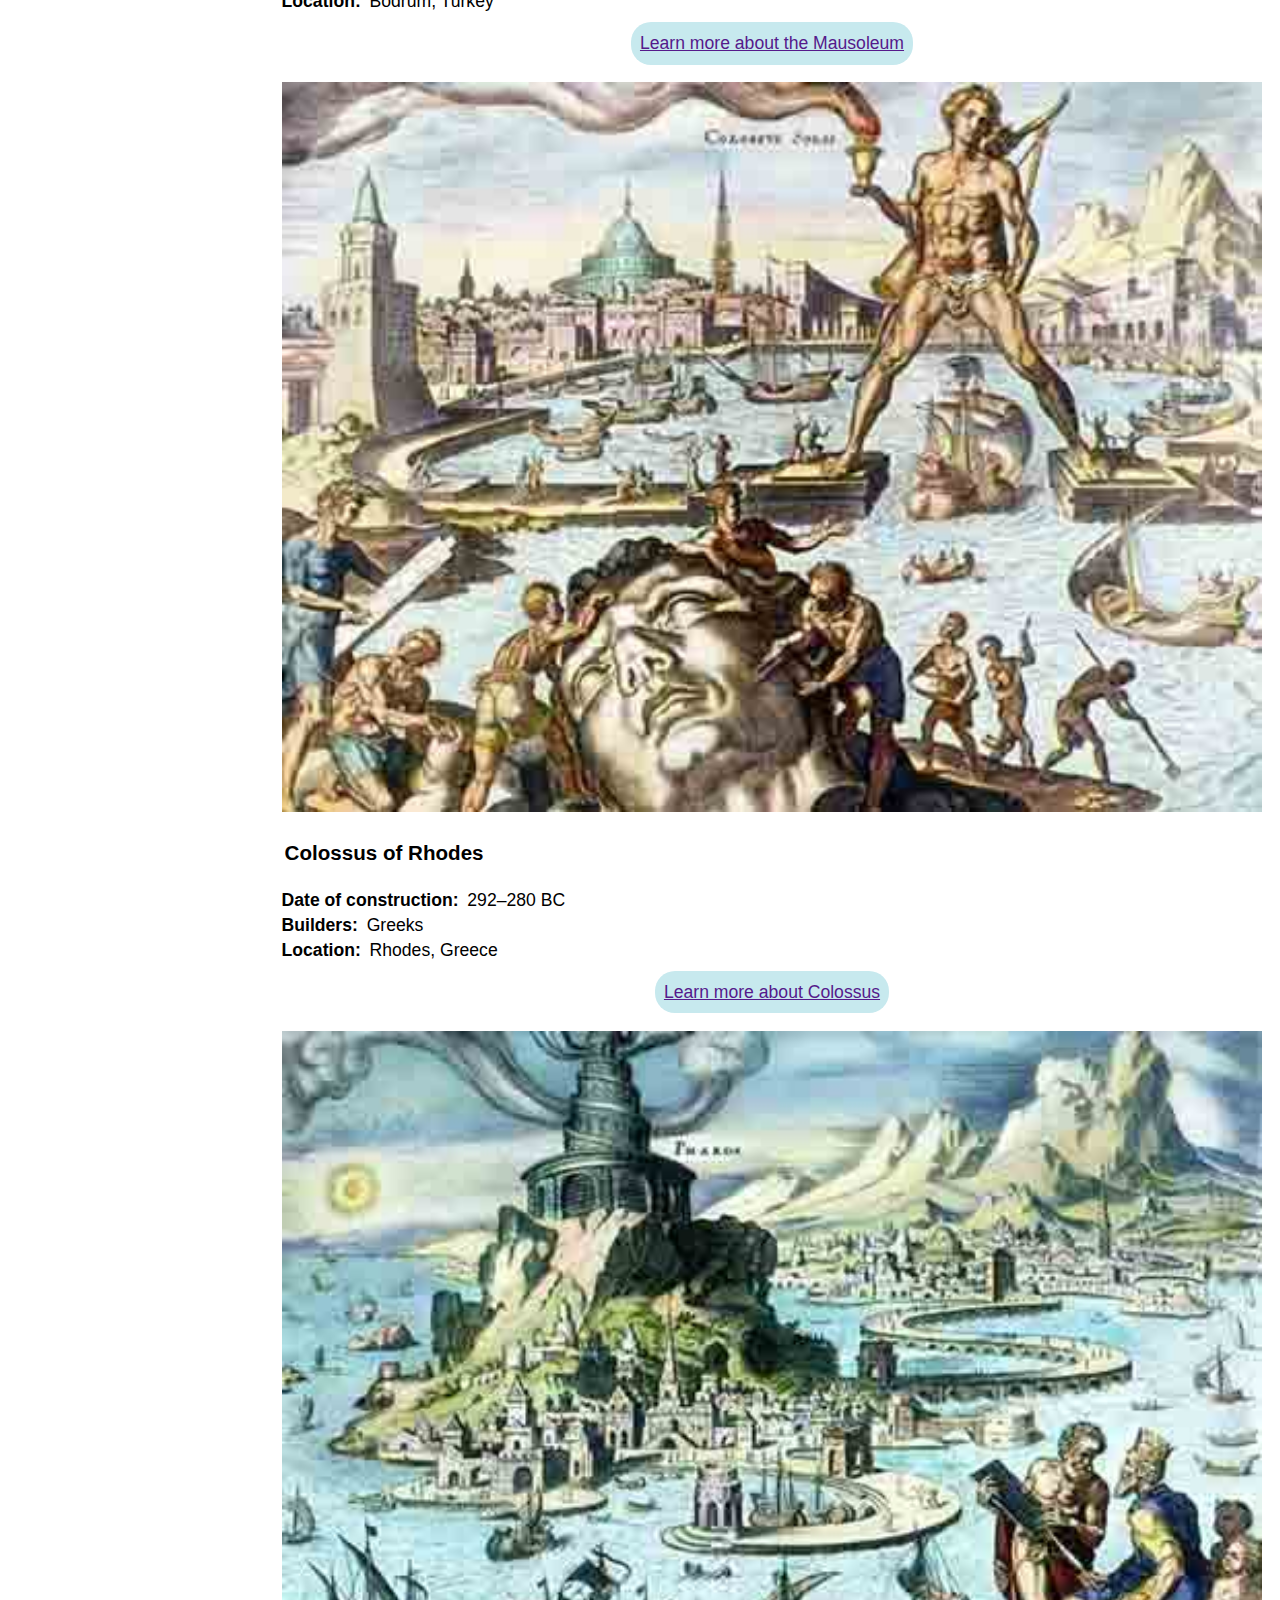
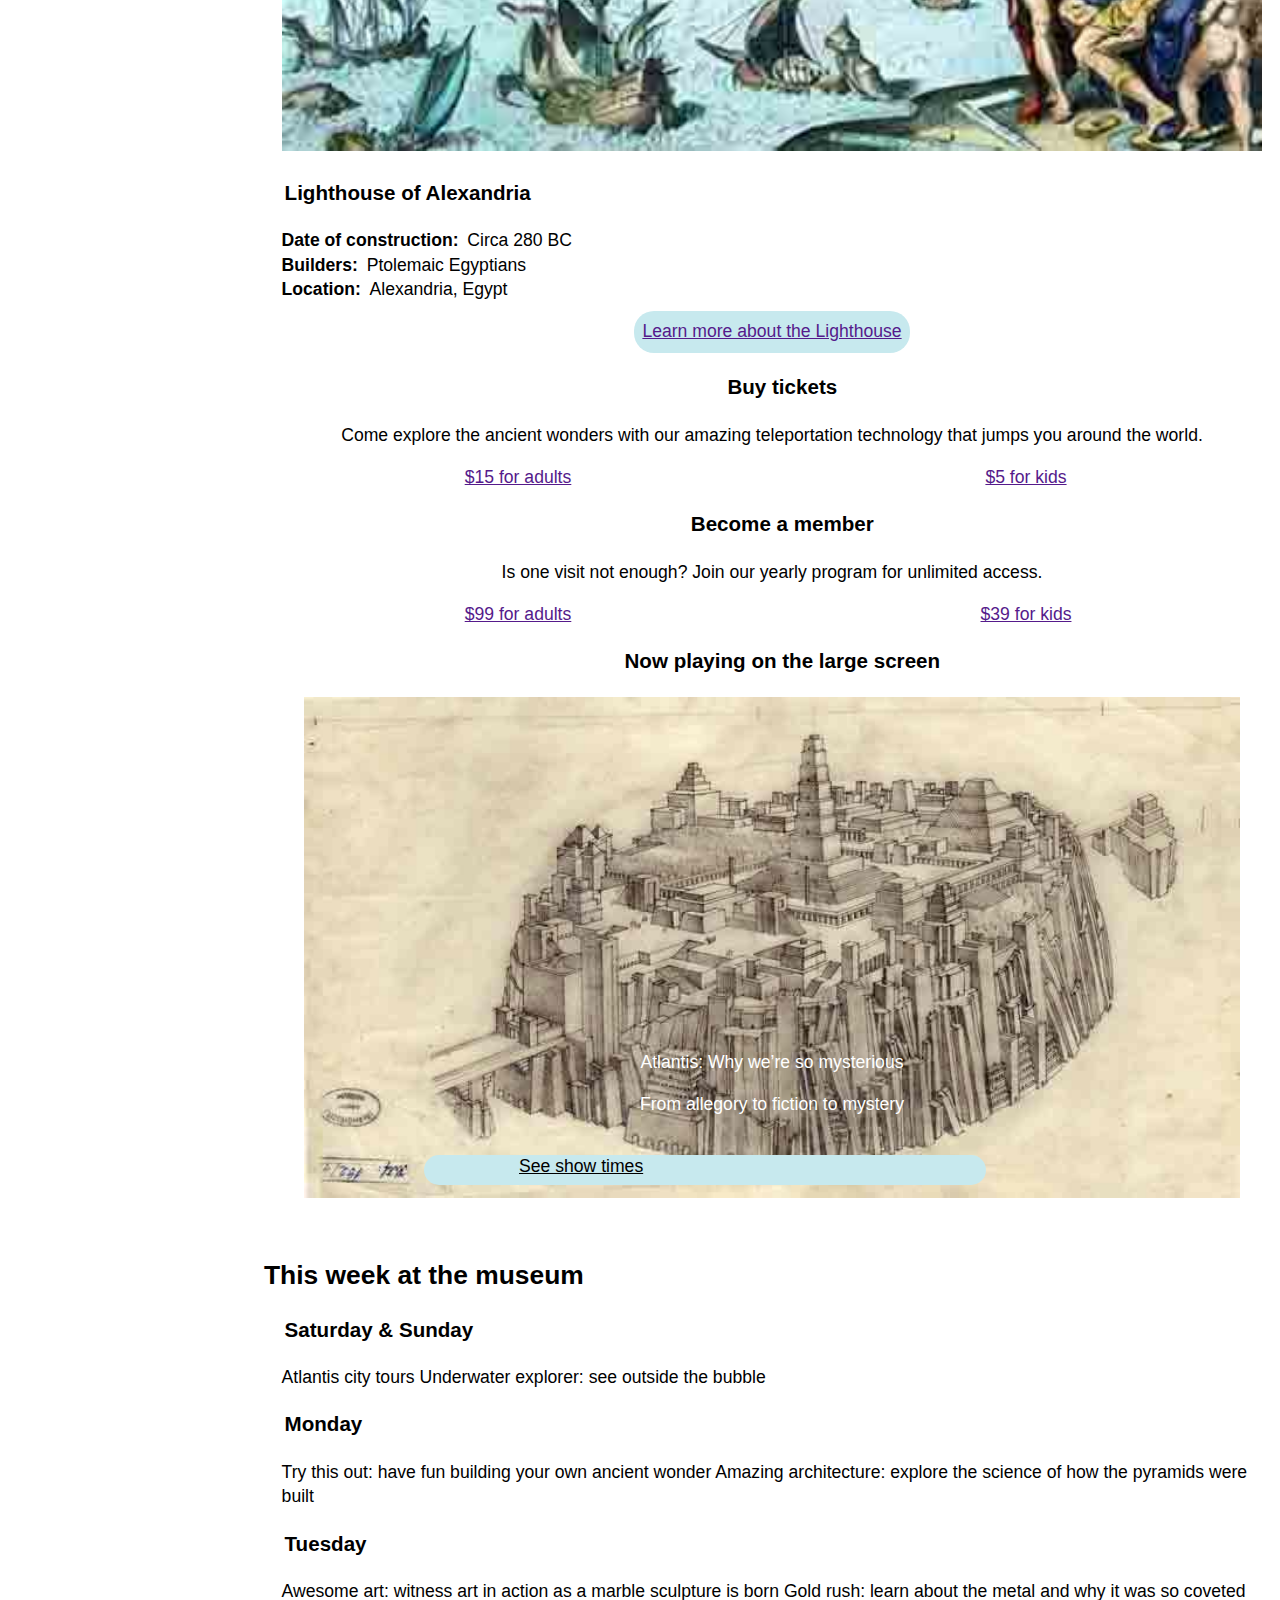
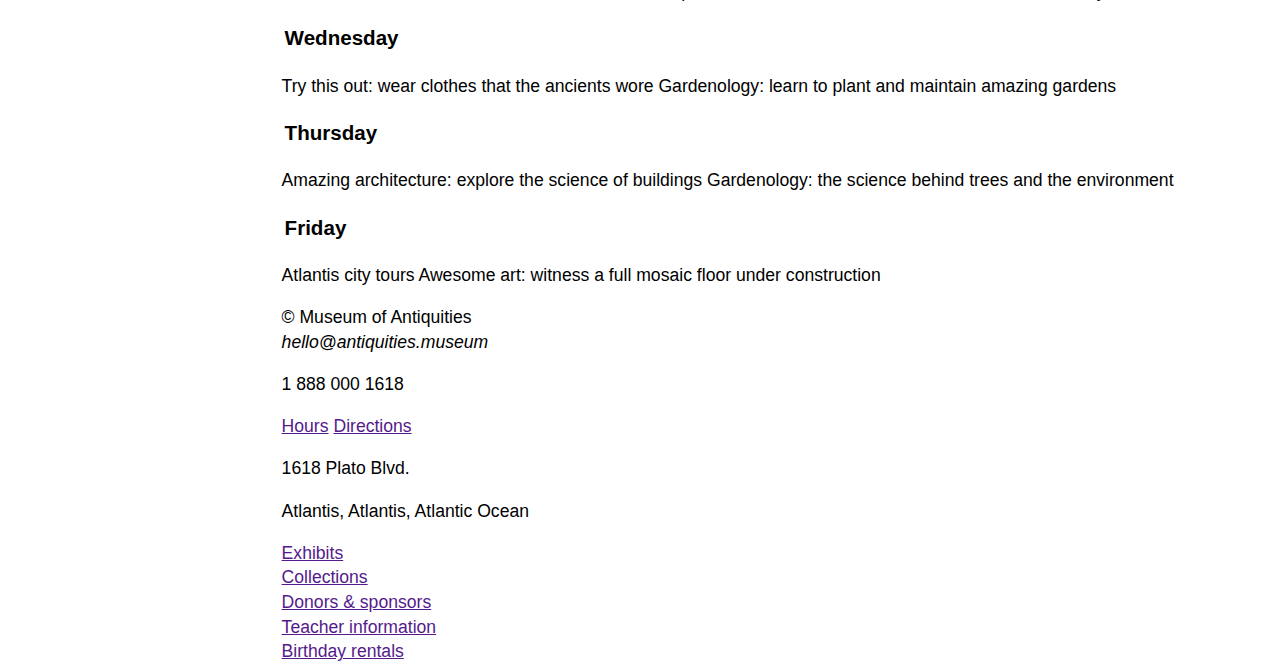
==== commit 658f25bd: "Fixed Page Breaks" ====
--- a/index.html
+++ b/index.html
@@ -92,7 +92,7 @@
 
 	<img class= "sevenwonders" src="img/zeus.jpg" alt="Image of Zeus">
 
-	<h3>Statue of Zeus at Olympia</h3>
+	<h3 class="page-break">Statue of Zeus at Olympia</h3>
 
 	<dl class="info">
 		<dt>Date of construction:</dt><dd>435 B</dd>
@@ -136,8 +136,8 @@
 
 	<h3>Lighthouse of Alexandria</h3>
 
-	<dl class="info-one">
-		<dt>Date of construction:</dt>><dd>Circa 280 BC</dd>
+	<dl class="info">
+		<dt>Date of construction:</dt><dd>Circa 280 BC</dd>
 		<dt>Builders:</dt><dd>Ptolemaic Egyptians</dd>
 		<dt>Location:</dt><dd>Alexandria, Egypt</dd>
 	</dl>
@@ -146,7 +146,7 @@
 		<a class="learnmore" href="">Learn more about the Lighthouse</a>
 	</div>
 
-	<h3 id="#buytickets" class="sales">Buy tickets</h3>
+	<h3 id="#buytickets" class="sales page-break">Buy tickets</h3>
 
 	<p class="centerbody">Come explore the ancient wonders with our amazing teleportation technology that jumps you around the world.</p>
 
--- a/css/main.css
+++ b/css/main.css
@@ -157,9 +157,6 @@
 .headerimg img {
 	width: 100%;
 }*/
-
-@media only screen and (min-width: 15em) {
-	}
 
 
 /*-------------*/
@@ -322,6 +319,11 @@
 
 @media only screen and (min-width: 50em) {
 
+	html {
+    font-size:110%;
+    line-height:1.4;
+  }
+
 	.leftmenu {
 		width: 15em;
 		height: 100vh;
@@ -388,17 +390,60 @@
   }
 
   .wonderheader {
-  	text-align: center;
+  	text-align:;
   }
 
   h1 {
+  	display: inline;
+  	margin-bottom: 1em;
+  }
+
+  .logo img {
+  	position: relative;
+  }
+
+
+  .buy {
+  	display: none;
+  }
+
+  img {
+  	max-width: 33%;
+  	float: left;
+  	position:relative;
+  	margin:0;
+  	clear: both;
+  }
+
+  .sevenwonders {
+  	margin-bottom: 2em;
+  }
+
+  .headerimg img {
+  	display: none;
+  }
+
+  .drawing {
+  	float:left;
+  }
+
+  .info {
+  	float:left;
+  }
+
+  .atitle {
+  	color: black;
+  }
+
+  .atlfloat {
+  	color: black;
+  }
+
+  .button {
   	display: inline-block;
   }
 
-  .logo {
-  	float: left;
-  	position: absolute;
-  	top: 2em;
-  }
-
-}
+.page-break {
+	page-break-before: always
+}
+}
